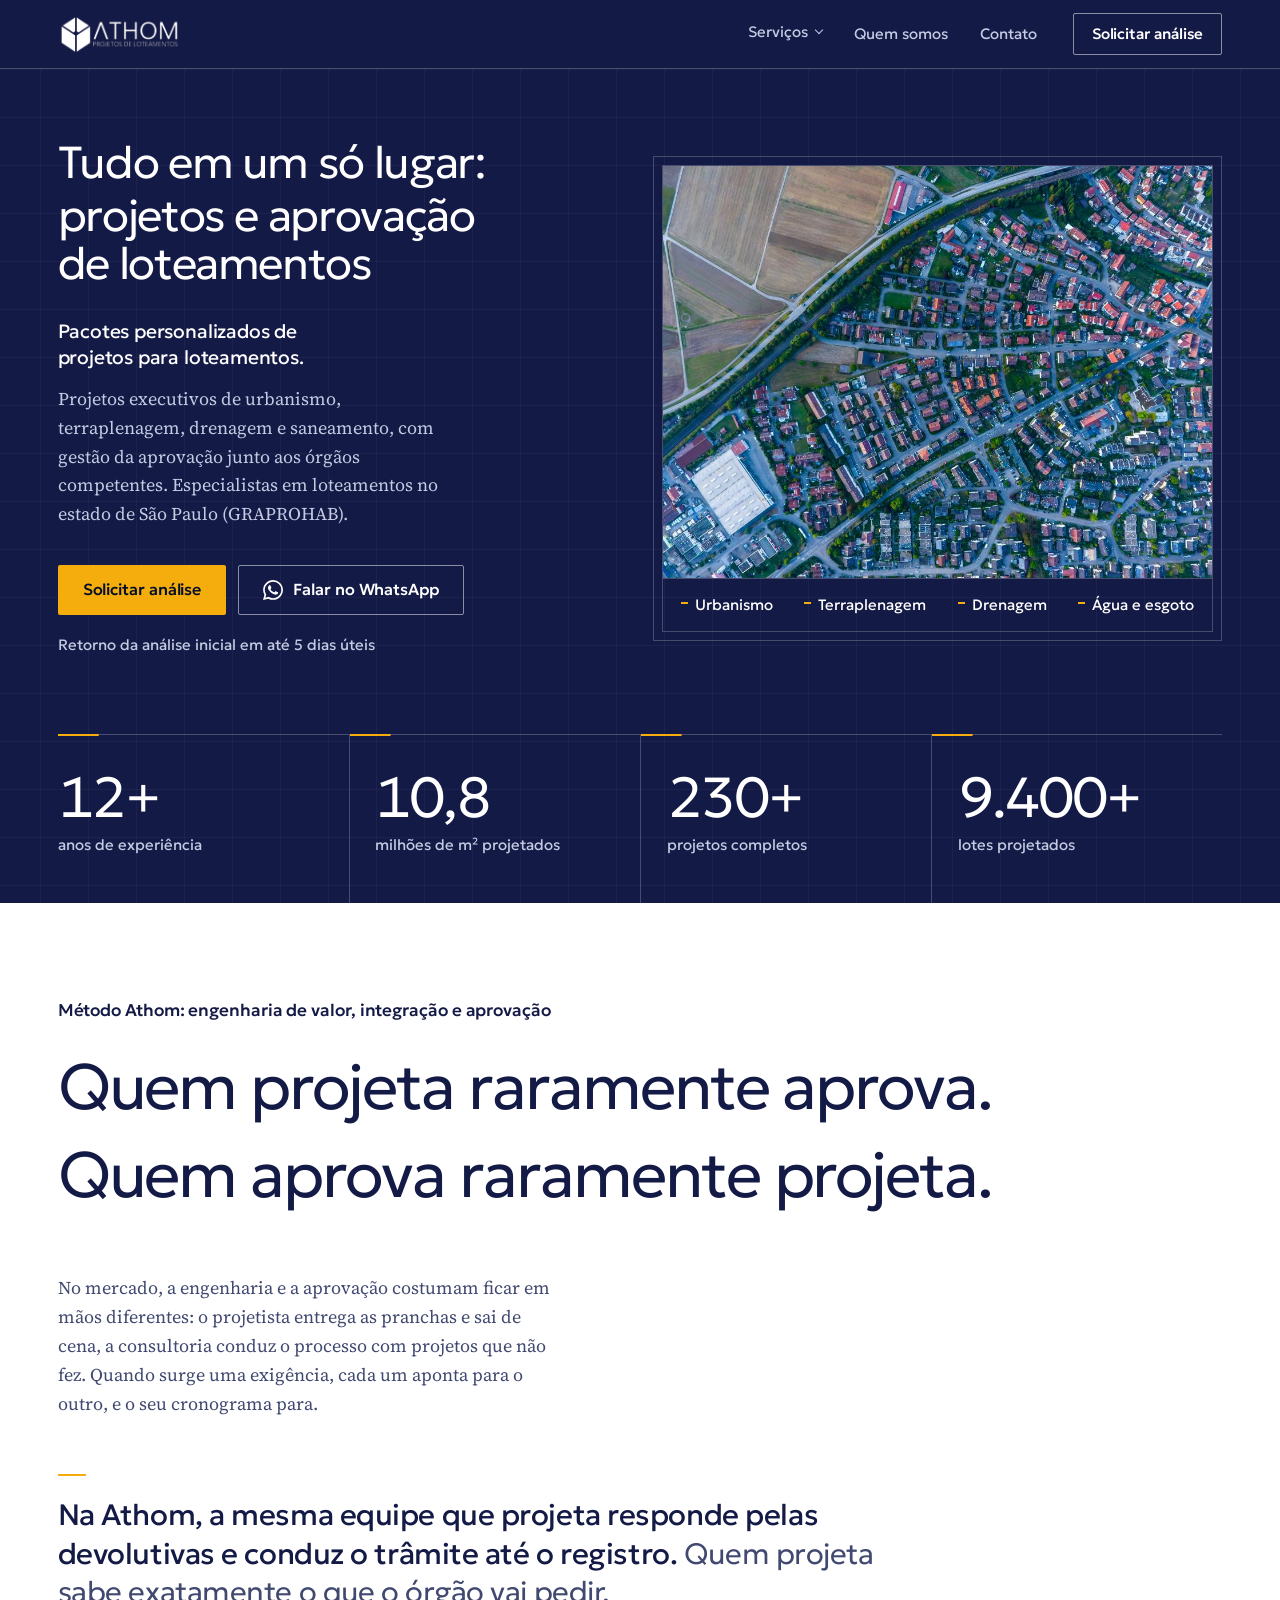
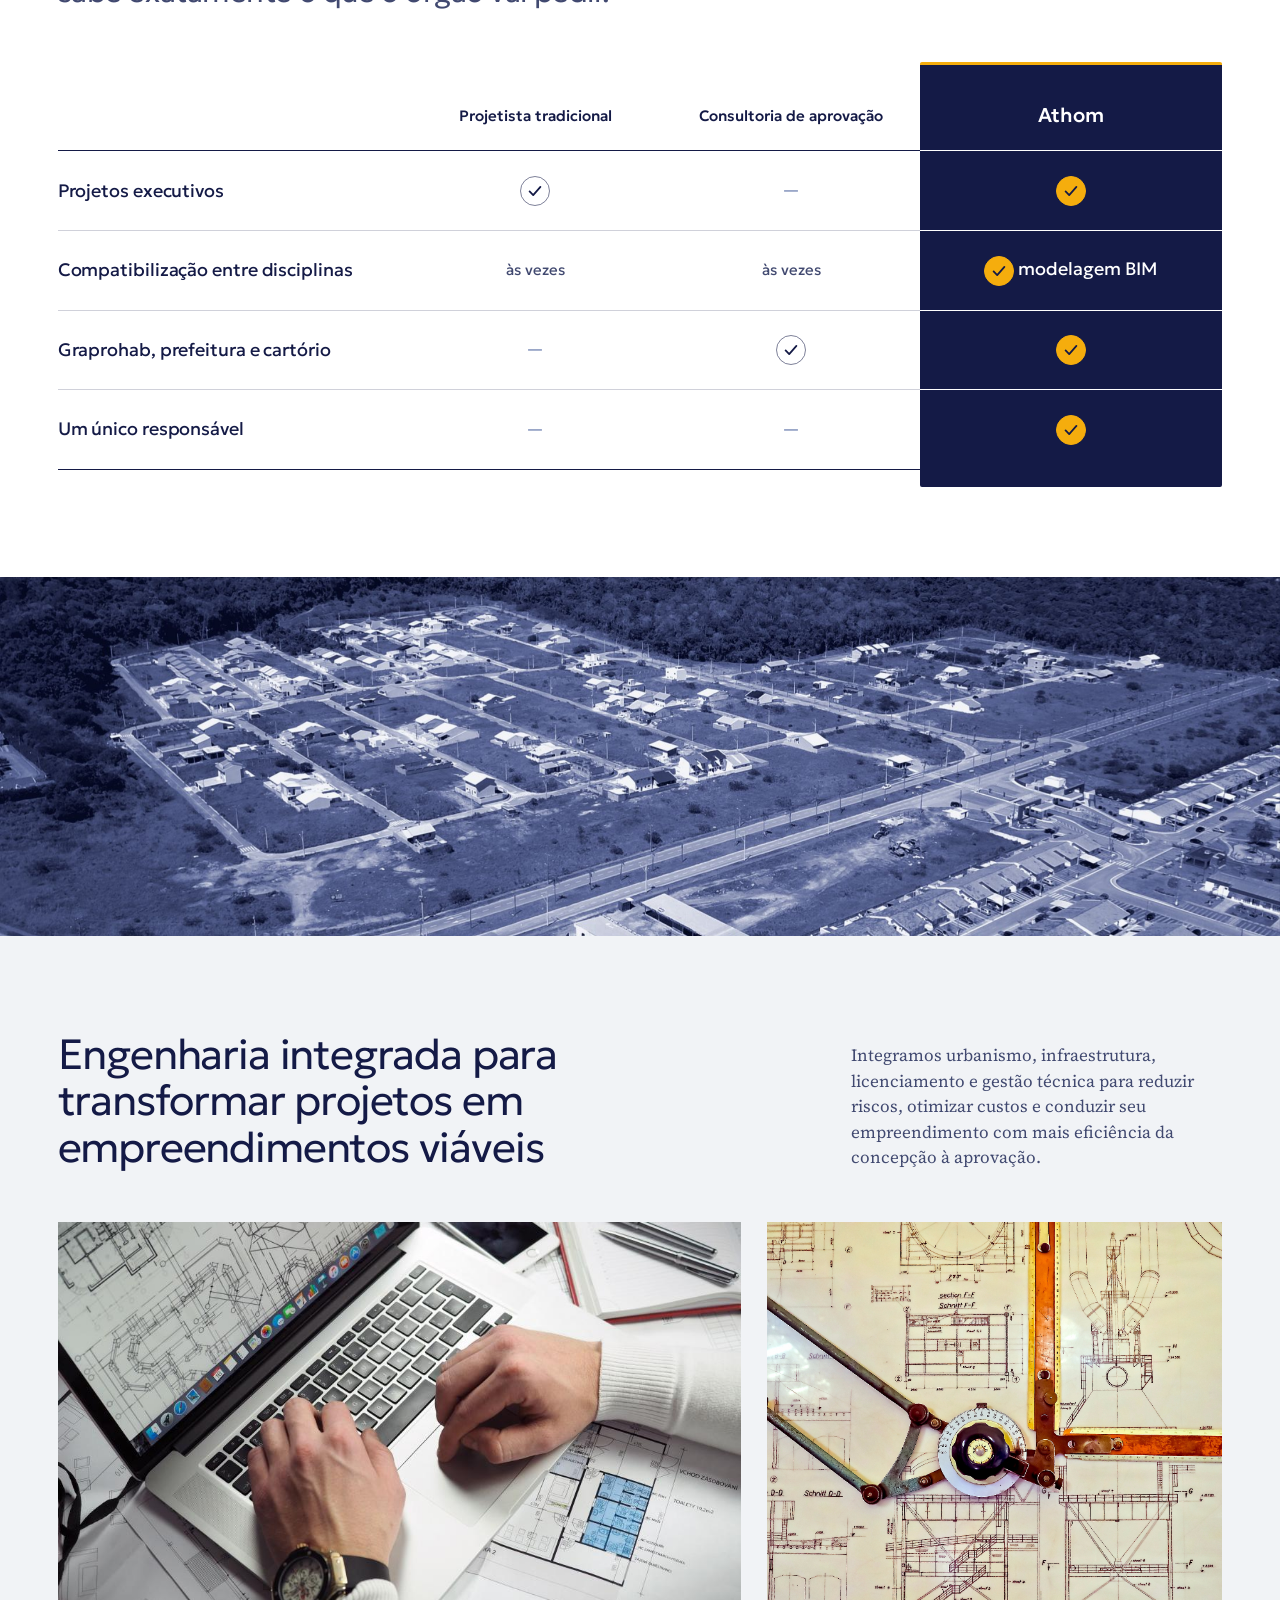
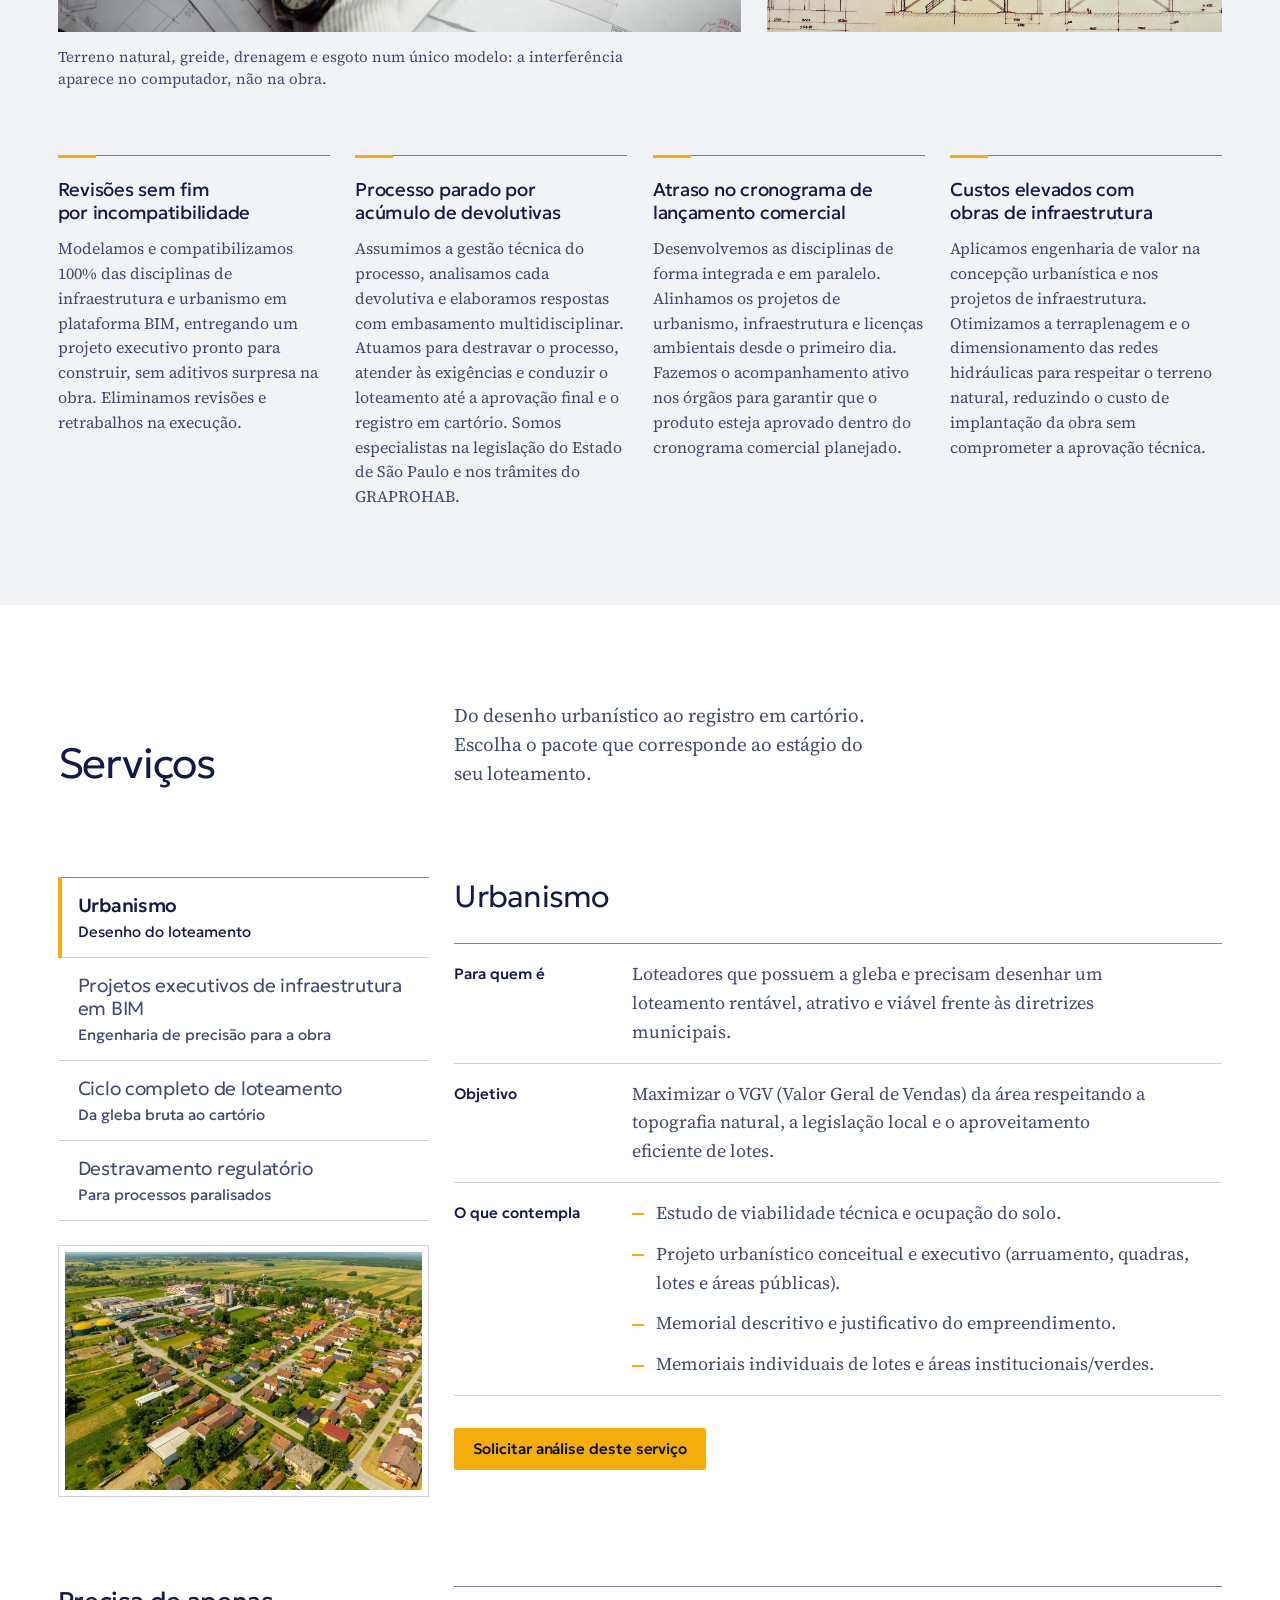
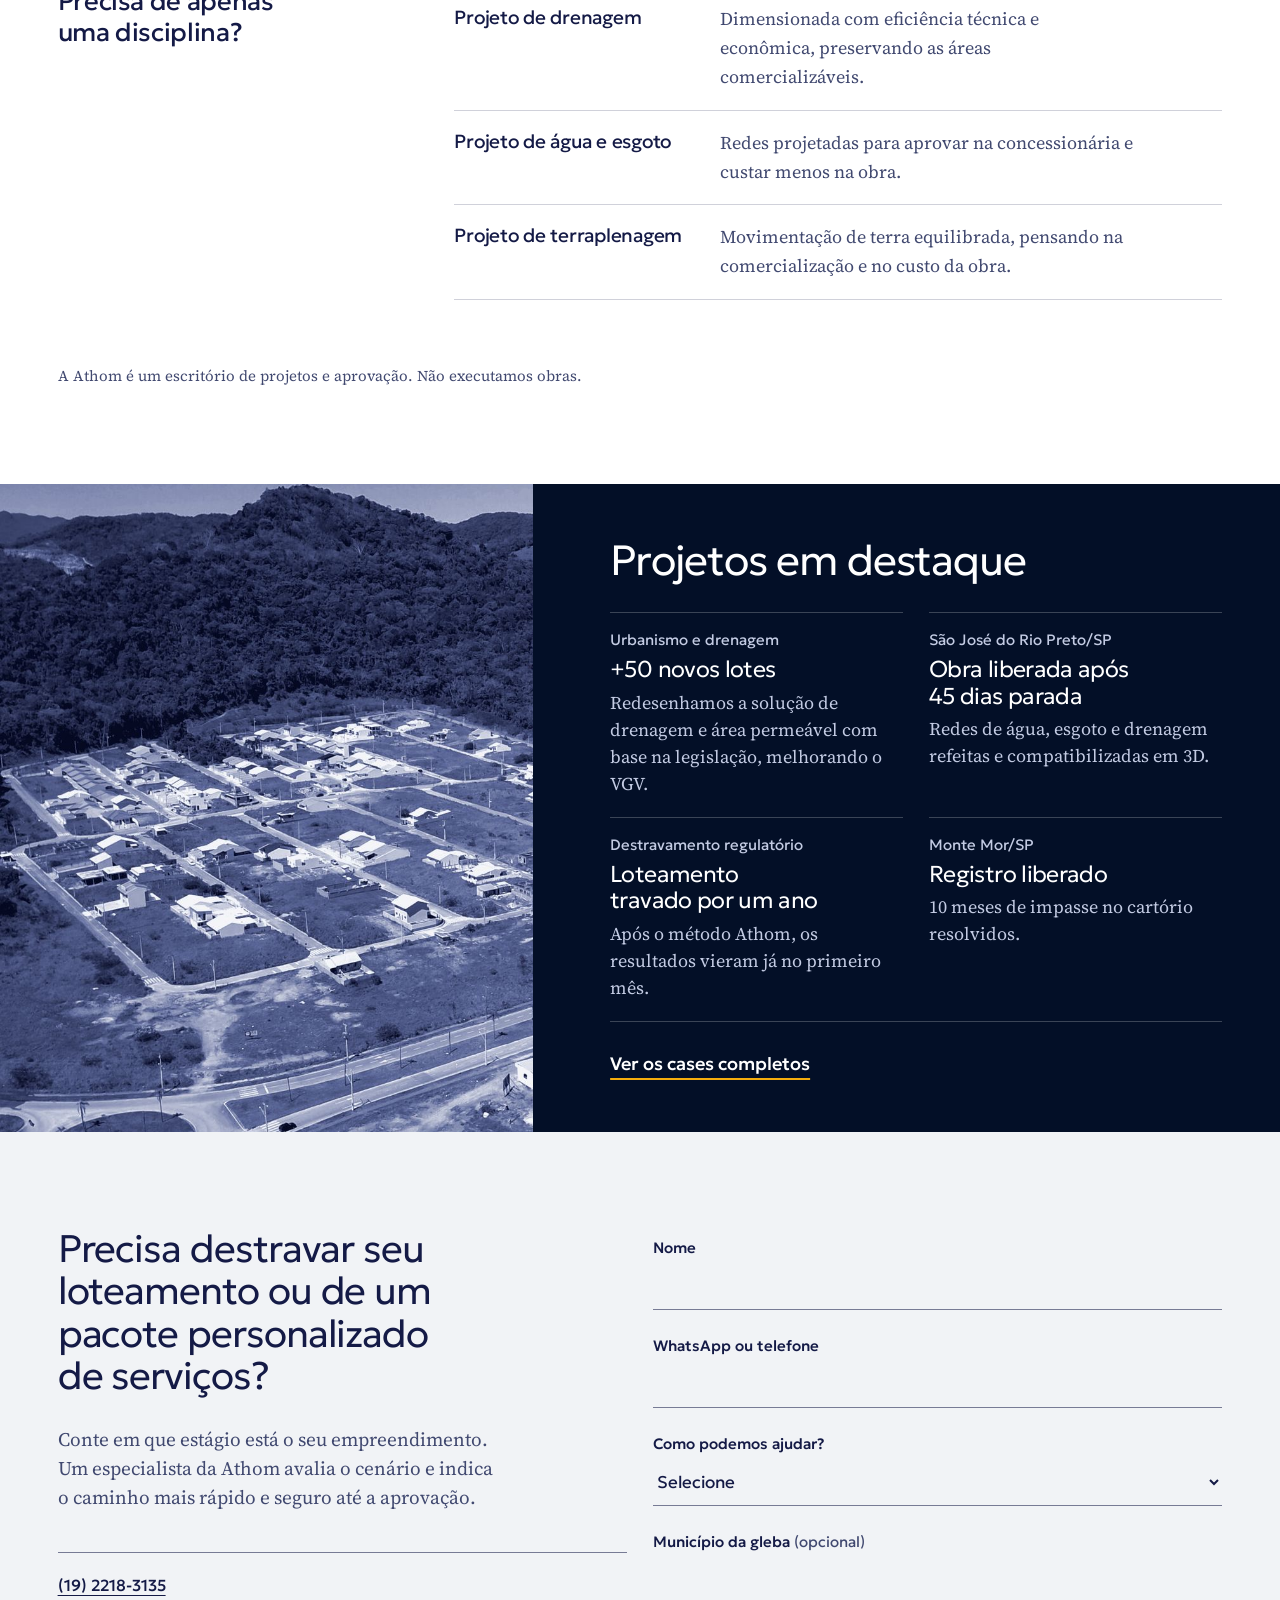
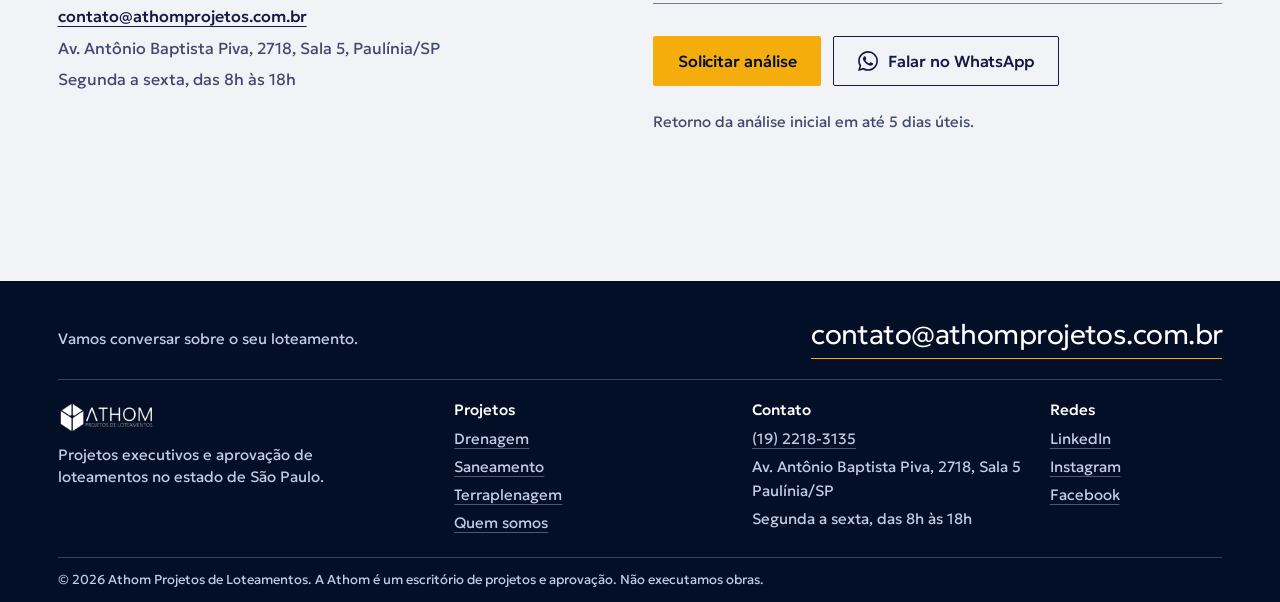
==== index.html @ 0901403b "Site Athom: versão inicial Site institucional da Athom (projetos e aprovação de loteamentos): home, " ====
<!doctype html>
<html lang="pt-BR">
<head>
  <meta charset="utf-8">
  <meta name="viewport" content="width=device-width, initial-scale=1">
  <title>Athom | Projetos e aprovação de loteamentos em SP</title>
  <meta name="description" content="Projetos executivos de urbanismo, terraplenagem, drenagem e saneamento, com gestão da aprovação no GRAPROHAB, prefeitura e cartório. Especialistas em loteamentos no estado de São Paulo.">
  <meta name="theme-color" content="#141a46">
  <link rel="icon" href="assets/favicon.svg" type="image/svg+xml">

  <link rel="preconnect" href="https://fonts.googleapis.com">
  <link rel="preconnect" href="https://fonts.gstatic.com" crossorigin>
  <link href="https://fonts.googleapis.com/css2?family=Geologica:wght@300;400;500;600&family=Source+Serif+4:opsz,wght@8..60,400;8..60,600&display=swap" rel="stylesheet">
  <link rel="stylesheet" href="css/styles.css">
  <script>
    /* liga o movimento antes da primeira pintura; se js/motion.js não carregar em 3 s, a página volta ao estado estático */
    if (!matchMedia('(prefers-reduced-motion: reduce)').matches && 'IntersectionObserver' in window) {
      document.documentElement.classList.add('has-motion');
      setTimeout(function () { if (!window.__athomMotion) document.documentElement.classList.remove('has-motion'); }, 3000);
    }
  </script>

  <script type="application/ld+json">
  {
    "@context": "https://schema.org",
    "@type": "ProfessionalService",
    "name": "Athom Projetos de Loteamentos",
    "description": "Projetos executivos e aprovação de loteamentos no estado de São Paulo (GRAPROHAB).",
    "telephone": "+55-19-2218-3135",
    "email": "contato@athomprojetos.com.br",
    "address": {
      "@type": "PostalAddress",
      "streetAddress": "Av. Antônio Baptista Piva, 2718, Sala 5",
      "addressLocality": "Paulínia",
      "addressRegion": "SP",
      "addressCountry": "BR"
    },
    "areaServed": "São Paulo, Brasil",
    "openingHours": "Mo-Fr 08:00-18:00"
  }
  </script>
</head>
<body>
  <a class="skip-link" href="#conteudo">Ir para o conteúdo</a>

  <svg width="0" height="0" style="position:absolute" aria-hidden="true" focusable="false">
    <symbol id="i-check" viewBox="0 0 20 20"><path d="m4 10.5 4 4 8-9" fill="none" stroke="currentColor" stroke-width="2" stroke-linecap="round" stroke-linejoin="round"/></symbol>
    <symbol id="i-whatsapp" viewBox="0 0 24 24"><path fill="currentColor" d="M17.47 14.38c-.3-.15-1.76-.87-2.03-.97-.27-.1-.47-.15-.67.15-.2.3-.77.97-.94 1.16-.17.2-.35.22-.65.08-.3-.15-1.26-.46-2.4-1.48-.89-.8-1.49-1.77-1.66-2.07-.17-.3-.02-.46.13-.61.14-.13.3-.35.45-.52.15-.18.2-.3.3-.5.1-.21.05-.38-.03-.53-.07-.15-.67-1.62-.92-2.2-.24-.59-.49-.51-.67-.51h-.57c-.2 0-.52.07-.8.37-.27.3-1.04 1.02-1.04 2.48s1.07 2.87 1.22 3.07c.15.2 2.1 3.2 5.08 4.48.7.3 1.26.49 1.7.63.71.23 1.36.2 1.87.12.57-.09 1.76-.72 2-1.41.25-.7.25-1.29.17-1.41-.07-.13-.27-.2-.57-.35ZM12.05 21.79a9.87 9.87 0 0 1-5.03-1.38l-.36-.21-3.74.98 1-3.65-.24-.37a9.86 9.86 0 0 1-1.51-5.26c0-5.45 4.44-9.88 9.89-9.88 2.64 0 5.12 1.03 6.99 2.9a9.83 9.83 0 0 1 2.89 6.99c0 5.45-4.44 9.88-9.89 9.88Zm8.41-18.3A11.82 11.82 0 0 0 12.05 0C5.5 0 .16 5.34.16 11.9c0 2.1.55 4.14 1.59 5.95L.06 24l6.3-1.65a11.88 11.88 0 0 0 5.69 1.45c6.55 0 11.89-5.34 11.89-11.9 0-3.18-1.24-6.17-3.48-8.41Z"/></symbol>
  </svg>

  <!-- ============ Cabeçalho ============ -->
  <header class="site-header" id="topo">
    <div class="container site-header__bar">
      <a class="brand" href="#topo" aria-label="Athom Projetos de Loteamentos, início">
        <img src="assets/logo-athom.png" width="130" height="40" alt="Athom Projetos de Loteamentos">
      </a>

      <button class="nav-toggle" type="button" aria-expanded="false" aria-controls="menu">Menu</button>

      <nav class="nav" id="menu" aria-label="Principal">
        <ul>
          <li class="nav__item">
            <button class="nav__trigger" type="button" aria-expanded="false" aria-controls="submenu-servicos">Serviços</button>
            <ul class="subnav" id="submenu-servicos">
              <li><a href="projeto-drenagem.html">Drenagem</a></li>
              <li><a href="projeto-saneamento.html">Saneamento</a></li>
              <li><a href="projeto-terraplenagem.html">Terraplenagem</a></li>
              <li><a href="#servicos">Projeto completo</a></li>
            </ul>
          </li>
          <li><a href="quem-somos.html">Quem somos</a></li>
          <li><a href="#contato">Contato</a></li>
        </ul>
        <a class="btn btn--primary btn--sm" href="#contato">Solicitar análise</a>
      </nav>
    </div>
  </header>

  <main id="conteudo">

    <!-- ============ Hero ============ -->
    <section class="hero" aria-labelledby="hero-title">
      <div class="hero__inner">
        <div class="hero__copy">
          <h1 id="hero-title">Tudo em um só lugar: <span class="hero__title-rest">projetos e aprovação de loteamentos</span></h1>
          <p class="hero__lead">Pacotes personalizados de projetos para loteamentos.</p>
          <p class="hero__text">Projetos executivos de urbanismo, terraplenagem, drenagem e saneamento, com gestão da aprovação junto aos órgãos competentes. Especialistas em loteamentos no estado de São Paulo (GRAPROHAB).</p>

          <div class="hero__actions">
            <a class="btn btn--primary" href="#contato">Solicitar análise</a>
            <a class="btn btn--ghost" href="#contato" data-whatsapp>
              <svg class="icon" aria-hidden="true"><use href="#i-whatsapp"/></svg>
              Falar no WhatsApp
            </a>
          </div>
          <p class="hero__micro">Retorno da análise inicial em até 5 dias úteis</p>
        </div>

        <figure class="hero__plan hero__plan--photo">
          <div class="hero__plan-art">
            <img src="assets/img/servicos/loteamento-aereo.jpg" width="960" height="720"
                 alt="Vista aérea de cima de um bairro planejado, com quadras, lotes e ruas avançando sobre áreas de plantio">
          </div>
          <figcaption class="plan-controls plan-controls--static">
            <ul class="layers">
              <li>Urbanismo</li>
              <li>Terraplenagem</li>
              <li>Drenagem</li>
              <li>Água e esgoto</li>
            </ul>
          </figcaption>
        </figure>
      </div>

      <div class="container">
        <dl class="stats">
          <div class="stats__item">
            <dt>anos de experiência</dt>
            <dd>12+</dd>
          </div>
          <div class="stats__item">
            <dt>milhões de m² projetados</dt>
            <dd>10,8</dd>
          </div>
          <div class="stats__item">
            <dt>projetos completos</dt>
            <dd>230+</dd>
          </div>
          <div class="stats__item">
            <dt>lotes projetados</dt>
            <dd>9.400+</dd>
          </div>
        </dl>
      </div>
    </section>

    <!-- ============ Método ============ -->
    <section class="section section--white section--flush-bottom" id="metodo" aria-labelledby="metodo-title">
      <div class="container">
        <div class="method__head">
          <h2 id="metodo-title" class="method__title">Método Athom: engenharia de valor, integração e aprovação</h2>
          <p class="statement">
            <span>Quem projeta raramente aprova.</span>
            <span>Quem aprova raramente projeta.</span>
          </p>
        </div>

        <div class="method__body">
          <div class="prose method__problem">
            <p>No mercado, a engenharia e a aprovação costumam ficar em mãos diferentes: o projetista entrega as pranchas e sai de cena, a consultoria conduz o processo com projetos que não fez. Quando surge uma exigência, cada um aponta para o outro, e o seu cronograma para.</p>
          </div>
          <div class="prose method__answer">
            <p><strong>Na Athom, a mesma equipe que projeta responde pelas devolutivas e conduz o trâmite até o registro.</strong> Quem projeta sabe exatamente o que o órgão vai pedir.</p>
          </div>
        </div>

        <div class="table-wrap" tabindex="0" role="region" aria-label="Comparativo entre modelos de contratação">
          <table class="compare">
            <caption class="sr">Comparativo entre projetista tradicional, consultoria de aprovação e Athom</caption>
            <colgroup>
              <col class="compare__col-label">
              <col class="compare__col-other">
              <col class="compare__col-other">
              <col class="compare__col-athom">
            </colgroup>
            <thead>
              <tr>
                <td></td>
                <th scope="col">Projetista tradicional</th>
                <th scope="col">Consultoria de aprovação</th>
                <th scope="col" class="compare__athom">Athom</th>
              </tr>
            </thead>
            <tbody>
              <tr>
                <th scope="row">Projetos executivos</th>
                <td><svg class="tick" aria-hidden="true"><use href="#i-check"/></svg><span class="sr">Sim</span></td>
                <td><span class="dash" aria-hidden="true">—</span><span class="sr">Não</span></td>
                <td class="compare__athom"><svg class="tick" aria-hidden="true"><use href="#i-check"/></svg><span class="sr">Sim</span></td>
              </tr>
              <tr>
                <th scope="row">Compatibilização entre disciplinas</th>
                <td class="sometimes">às vezes</td>
                <td class="sometimes">às vezes</td>
                <td class="compare__athom"><svg class="tick" aria-hidden="true"><use href="#i-check"/></svg><span class="sr">Sim,</span> modelagem BIM</td>
              </tr>
              <tr>
                <th scope="row">Graprohab, prefeitura e cartório</th>
                <td><span class="dash" aria-hidden="true">—</span><span class="sr">Não</span></td>
                <td><svg class="tick" aria-hidden="true"><use href="#i-check"/></svg><span class="sr">Sim</span></td>
                <td class="compare__athom"><svg class="tick" aria-hidden="true"><use href="#i-check"/></svg><span class="sr">Sim</span></td>
              </tr>
              <tr>
                <th scope="row">Um único responsável</th>
                <td><span class="dash" aria-hidden="true">—</span><span class="sr">Não</span></td>
                <td><span class="dash" aria-hidden="true">—</span><span class="sr">Não</span></td>
                <td class="compare__athom"><svg class="tick" aria-hidden="true"><use href="#i-check"/></svg><span class="sr">Sim</span></td>
              </tr>
            </tbody>
          </table>
        </div>
      </div>

      <figure class="band">
        <img src="assets/img/aereo-panoramica.jpg" width="2200" height="774" loading="lazy"
             alt="Vista aérea de um loteamento em implantação, com quadras, ruas e áreas verdes ao pé de um morro">
      </figure>
    </section>

    <!-- ============ Travas ============ -->
    <section class="section section--paper" id="travas" aria-labelledby="travas-title">
      <div class="container">
        <div class="grid travas__head">
          <h2 id="travas-title">Engenharia integrada para transformar projetos em empreendimentos viáveis</h2>
          <p class="lead">Integramos urbanismo, infraestrutura, licenciamento e gestão técnica para reduzir riscos, otimizar custos e conduzir seu empreendimento com mais eficiência da concepção à aprovação.</p>
        </div>

        <figure class="profile profile--photo profile--pair">
          <div class="profile__pair">
            <img src="assets/img/servicos/projeto-cad.jpg" width="960" height="720" loading="lazy"
                 alt="Projetista trabalhando num projeto em CAD no notebook, com plantas impressas sobre a mesa">
            <img src="assets/img/servicos/projeto-prancha.jpg" width="960" height="640" loading="lazy"
                 alt="Máquina de desenho técnico sobre pranchas de engenharia, com cortes e cotas">
          </div>
          <figcaption>Terreno natural, greide, drenagem e esgoto num único modelo: a interferência aparece no computador, não na obra.</figcaption>
        </figure>

        <ul class="problems problems--grid">
          <li>
            <h3>Revisões sem fim por incompatibilidade</h3>
            <p>Modelamos e compatibilizamos 100% das disciplinas de infraestrutura e urbanismo em plataforma BIM, entregando um projeto executivo pronto para construir, sem aditivos surpresa na obra. Eliminamos revisões e retrabalhos na execução.</p>
          </li>
          <li>
            <h3>Processo parado por acúmulo de devolutivas</h3>
            <p>Assumimos a gestão técnica do processo, analisamos cada devolutiva e elaboramos respostas com embasamento multidisciplinar. Atuamos para destravar o processo, atender às exigências e conduzir o loteamento até a aprovação final e o registro em cartório. Somos especialistas na legislação do Estado de São Paulo e nos trâmites do GRAPROHAB.</p>
          </li>
          <li>
            <h3>Atraso no cronograma de lançamento comercial</h3>
            <p>Desenvolvemos as disciplinas de forma integrada e em paralelo. Alinhamos os projetos de urbanismo, infraestrutura e licenças ambientais desde o primeiro dia. Fazemos o acompanhamento ativo nos órgãos para garantir que o produto esteja aprovado dentro do cronograma comercial planejado.</p>
          </li>
          <li>
            <h3>Custos elevados com obras de infraestrutura</h3>
            <p>Aplicamos engenharia de valor na concepção urbanística e nos projetos de infraestrutura. Otimizamos a terraplenagem e o dimensionamento das redes hidráulicas para respeitar o terreno natural, reduzindo o custo de implantação da obra sem comprometer a aprovação técnica.</p>
          </li>
        </ul>
      </div>
    </section>

    <!-- ============ Serviços ============ -->
    <section class="section section--white" id="servicos" aria-labelledby="servicos-title">
      <div class="container">
        <header class="grid services__head">
          <h2 id="servicos-title">Serviços</h2>
          <p class="lead">Do desenho urbanístico ao registro em cartório. Escolha o pacote que corresponde ao estágio do seu loteamento.</p>
        </header>

        <div class="services grid" data-tabs>
          <div class="services__nav">
          <div class="tablist" role="tablist" aria-label="Serviços da Athom" aria-orientation="vertical">
            <button class="tab" role="tab" id="tab-urbanismo" aria-controls="panel-urbanismo" aria-selected="true" data-service="Urbanismo" data-key="urbanismo">
              <span class="tab__name">Urbanismo</span>
              <span class="tab__hint">Desenho do loteamento</span>
            </button>
            <button class="tab" role="tab" id="tab-infra" aria-controls="panel-infra" aria-selected="false" tabindex="-1" data-service="Projetos executivos de infraestrutura em BIM" data-key="infra">
              <span class="tab__name">Projetos executivos de infraestrutura em BIM</span>
              <span class="tab__hint">Engenharia de precisão para a obra</span>
            </button>
            <button class="tab" role="tab" id="tab-ciclo" aria-controls="panel-ciclo" aria-selected="false" tabindex="-1" data-service="Ciclo completo de loteamento" data-key="ciclo">
              <span class="tab__name">Ciclo completo de loteamento</span>
              <span class="tab__hint">Da gleba bruta ao cartório</span>
            </button>
            <button class="tab" role="tab" id="tab-destrave" aria-controls="panel-destrave" aria-selected="false" tabindex="-1" data-service="Destravamento regulatório" data-key="destrave">
              <span class="tab__name">Destravamento regulatório</span>
              <span class="tab__hint">Para processos paralisados</span>
            </button>
          </div>

            <figure class="service-figure" aria-hidden="true">
              <div class="service-figure__art">
                <img class="service-photo service-photo--urbanismo" src="assets/img/servicos/urb-loteamento.jpg" width="1200" height="899" loading="lazy" alt="">
                <img class="service-photo service-photo--infra" src="assets/img/servicos/infra-escavacao.jpg" width="1200" height="800" loading="lazy" alt="">
                <img class="service-photo service-photo--ciclo" src="assets/img/servicos/ciclo-bairro.jpg" width="1200" height="900" loading="lazy" alt="">
                <img class="service-photo service-photo--destrave" src="assets/img/servicos/aprovacao-equipe.jpg" width="1200" height="800" loading="lazy" alt="">
              </div>
            </figure>
          </div>

          <div class="tabpanels">
              <div class="tabpanel" role="tabpanel" id="panel-urbanismo" aria-labelledby="tab-urbanismo" tabindex="0">
                <h3>Urbanismo</h3>
                <div class="tabpanel__grid">
                  <div>
                    <h4>Para quem é</h4>
                    <p>Loteadores que possuem a gleba e precisam desenhar um loteamento rentável, atrativo e viável frente às diretrizes municipais.</p>
                  </div>
                  <div>
                    <h4>Objetivo</h4>
                    <p>Maximizar o VGV (Valor Geral de Vendas) da área respeitando a topografia natural, a legislação local e o aproveitamento eficiente de lotes.</p>
                  </div>
                  <div class="tabpanel__wide">
                    <h4>O que contempla</h4>
                    <ul class="checklist">
                      <li>Estudo de viabilidade técnica e ocupação do solo.</li>
                      <li>Projeto urbanístico conceitual e executivo (arruamento, quadras, lotes e áreas públicas).</li>
                      <li>Memorial descritivo e justificativo do empreendimento.</li>
                      <li>Memoriais individuais de lotes e áreas institucionais/verdes.</li>
                    </ul>
                  </div>
                </div>
                <a class="btn btn--primary btn--sm" href="#contato" data-pick-service="urbanismo">Solicitar análise deste serviço</a>
              </div>

              <div class="tabpanel" role="tabpanel" id="panel-infra" aria-labelledby="tab-infra" tabindex="0" hidden>
                <h3>Projetos executivos de infraestrutura em BIM</h3>
                <div class="tabpanel__grid">
                  <div>
                    <h4>Para quem é</h4>
                    <p>Loteadores que já possuem o desenho urbanístico aprovado ou em andamento, mas precisam da engenharia de precisão para canteiro de obras e concessionárias.</p>
                  </div>
                  <div>
                    <h4>Objetivo</h4>
                    <p>Eliminar conflitos entre redes hidráulicas e terraplenagem antes da execução, evitando aditivos de contrato e retrabalho na obra.</p>
                  </div>
                  <div class="tabpanel__wide">
                    <h4>O que contempla</h4>
                    <ul class="checklist">
                      <li>Projeto de terraplenagem e movimentação de terra.</li>
                      <li>Projeto de drenagem de águas pluviais.</li>
                      <li>Projeto de água e esgoto.</li>
                      <li>Compatibilização e testes de interferência de redes em modelo 3D (BIM).</li>
                    </ul>
                  </div>
                </div>
                <a class="btn btn--primary btn--sm" href="#contato" data-pick-service="infra">Solicitar análise deste serviço</a>
              </div>

              <div class="tabpanel" role="tabpanel" id="panel-ciclo" aria-labelledby="tab-ciclo" tabindex="0" hidden>
                <h3>Ciclo completo de loteamento</h3>
                <div class="tabpanel__grid">
                  <div>
                    <h4>Para quem é</h4>
                    <p>Loteadores que buscam gestão única, previsibilidade de prazos e a entrega do produto totalmente aprovado, da gleba bruta ao cartório.</p>
                  </div>
                  <div>
                    <h4>Objetivo</h4>
                    <p>Assumir a responsabilidade total pelo trâmite e pela engenharia, entregando o loteamento pronto para comercialização e construção.</p>
                  </div>
                  <div class="tabpanel__wide">
                    <h4>O que contempla</h4>
                    <ul class="checklist">
                      <li><strong>Urbanismo e estudos:</strong> viabilidade técnica, projeto urbanístico, sinalização viária, pavimentação e Estudo de Impacto de Vizinhança (EIV).</li>
                      <li><strong>Projetos executivos BIM:</strong> terraplenagem, drenagem, água e esgoto.</li>
                      <li><strong>Estudos ambientais:</strong> laudo técnico de recursos naturais, planta urbanística ambiental, projetos de revegetação e compensação ambiental (Graprohab).</li>
                      <li><strong>Gestão ativa de aprovação:</strong> estratégia e regularização da gleba, aprovação municipal, concessionárias, colegiado Graprohab e Cartório de Imóveis.</li>
                    </ul>
                  </div>
                </div>
                <a class="btn btn--primary btn--sm" href="#contato" data-pick-service="ciclo">Solicitar análise deste serviço</a>
              </div>

              <div class="tabpanel" role="tabpanel" id="panel-destrave" aria-labelledby="tab-destrave" tabindex="0" hidden>
                <h3>Destravamento regulatório</h3>
                <div class="tabpanel__grid">
                  <div>
                    <h4>Para quem é</h4>
                    <p>Loteadores com processos paralisados, acumulando exigências pendentes ou enfrentando gargalos técnicos nos órgãos.</p>
                  </div>
                  <div>
                    <h4>Objetivo</h4>
                    <p>Destravar o processo parado e avançar até a emissão do decreto de aprovação e registro em cartório.</p>
                  </div>
                  <div class="tabpanel__wide">
                    <h4>O que contempla</h4>
                    <ul class="checklist">
                      <li>Análise diagnóstica e conferência analítica de comunique-se e devolutivas.</li>
                      <li>Ajustes multidisciplinares em projetos e documentos (urbanístico, infraestrutura e ambiental).</li>
                      <li>Emissão de respostas fundamentadas e atendimento de exigências no Graprohab, prefeituras, concessionárias e cartórios.</li>
                    </ul>
                  </div>
                </div>
                <a class="btn btn--primary btn--sm" href="#contato" data-pick-service="destrave">Solicitar análise deste serviço</a>
              </div>
          </div>
        </div>

        
        <div class="grid avulsos">
          <h3 class="avulsos__head">Precisa de apenas uma disciplina?</h3>
          <div class="avulsos__list">
            <a href="projeto-drenagem.html">
              <span class="avulsos__name">Projeto de drenagem</span>
              <span class="avulsos__desc">Dimensionada com eficiência técnica e econômica, preservando as áreas comercializáveis.</span>
            </a>
            <a href="projeto-saneamento.html">
              <span class="avulsos__name">Projeto de água e esgoto</span>
              <span class="avulsos__desc">Redes projetadas para aprovar na concessionária e custar menos na obra.</span>
            </a>
            <a href="projeto-terraplenagem.html">
              <span class="avulsos__name">Projeto de terraplenagem</span>
              <span class="avulsos__desc">Movimentação de terra equilibrada, pensando na comercialização e no custo da obra.</span>
            </a>
          </div>
        </div>

        <p class="fineprint">A Athom é um escritório de projetos e aprovação. Não executamos obras.</p>
      </div>
    </section>

    <!-- ============ Casos ============ -->
    <section class="cases-section" id="casos" aria-labelledby="casos-title">
      <figure class="cases-section__photo">
        <img src="assets/img/aereo-retrato.jpg" width="840" height="1260" loading="lazy"
             alt="Vista aérea de um loteamento com ruas e quadras ao pé de um morro coberto de mata">
      </figure>

      <div class="cases-section__content">
        <header class="cases-section__head">
          <h2 id="casos-title">Projetos em destaque</h2>
        </header>

        <ul class="cases">
          <li class="case">
            <h3>+50 novos lotes</h3>
            <p>Redesenhamos a solução de drenagem e área permeável com base na legislação, melhorando o VGV.</p>
            <p class="case__meta">Urbanismo e drenagem</p>
          </li>
          <li class="case">
            <h3>Obra liberada após 45 dias parada</h3>
            <p>Redes de água, esgoto e drenagem refeitas e compatibilizadas em 3D.</p>
            <p class="case__meta">São José do Rio Preto/SP</p>
          </li>
          <li class="case">
            <h3>Loteamento travado por um ano</h3>
            <p>Após o método Athom, os resultados vieram já no primeiro mês.</p>
            <p class="case__meta">Destravamento regulatório</p>
          </li>
          <li class="case">
            <h3>Registro liberado</h3>
            <p>10 meses de impasse no cartório resolvidos.</p>
            <p class="case__meta">Monte Mor/SP</p>
          </li>
        </ul>

        <!-- TODO: apontar para a página de cases completos quando existir -->
        <a class="link-strong" href="#contato">Ver os cases completos</a>
      </div>
    </section>

    <!-- ============ Contato ============ -->
    <section class="section section--paper" id="contato" aria-labelledby="contato-title">
      <div class="container grid contact">
        <div class="contact__intro">
          <h2 id="contato-title">Precisa destravar seu loteamento ou de um pacote personalizado de serviços?</h2>
          <p class="lead">Conte em que estágio está o seu empreendimento. Um especialista da Athom avalia o cenário e indica o caminho mais rápido e seguro até a aprovação.</p>

          <ul class="contact-list">
            <li><a href="tel:+551922183135">(19) 2218-3135</a></li>
            <li><a href="mailto:contato@athomprojetos.com.br">contato@athomprojetos.com.br</a></li>
            <li>Av. Antônio Baptista Piva, 2718, Sala 5, Paulínia/SP</li>
            <li>Segunda a sexta, das 8h às 18h</li>
          </ul>
        </div>

        <form class="form" id="form-contato" novalidate>
          <div class="field">
            <label for="f-nome">Nome</label>
            <input id="f-nome" name="nome" type="text" autocomplete="name" required>
          </div>
          <div class="field">
            <label for="f-fone">WhatsApp ou telefone</label>
            <input id="f-fone" name="fone" type="tel" autocomplete="tel" inputmode="tel" required>
          </div>
          <div class="field">
            <label for="f-estagio">Como podemos ajudar?</label>
            <select id="f-estagio" name="estagio" required>
              <option value="">Selecione</option>
              <option value="urbanismo">Tenho a gleba e preciso do desenho do loteamento</option>
              <option value="infra">Tenho o urbanístico e preciso dos projetos executivos</option>
              <option value="ciclo">Quero gestão única, da gleba ao cartório</option>
              <option value="destrave">Meu processo está parado ou com exigências</option>
              <option value="drenagem">Preciso do projeto de drenagem</option>
              <option value="saneamento">Preciso do projeto de água e esgoto</option>
              <option value="terraplenagem">Preciso do projeto de terraplenagem</option>
              <option value="outro">Ainda não sei, quero conversar</option>
            </select>
          </div>
          <div class="field">
            <label for="f-municipio">Município da gleba <span class="optional">(opcional)</span></label>
            <input id="f-municipio" name="municipio" type="text" autocomplete="address-level2">
          </div>

          <div class="form__actions">
            <button class="btn btn--primary" type="submit">Solicitar análise</button>
            <a class="btn btn--outline" href="#contato" data-whatsapp>
              <svg class="icon" aria-hidden="true"><use href="#i-whatsapp"/></svg>
              Falar no WhatsApp
            </a>
          </div>
          <p class="form__micro">Retorno da análise inicial em até 5 dias úteis.</p>
          <p class="form__feedback" id="form-feedback" role="status" aria-live="polite"></p>
        </form>
      </div>
    </section>
  </main>

  <!-- ============ Rodapé ============ -->
  <footer class="site-footer">
    <div class="container">
      <div class="site-footer__top">
        <p class="site-footer__cta">Vamos conversar sobre o seu loteamento.</p>
        <a class="site-footer__mail" href="mailto:contato@athomprojetos.com.br">contato@athomprojetos.com.br</a>
      </div>

      <div class="site-footer__grid">
        <div>
          <img src="assets/logo-athom.png" width="130" height="40" alt="Athom Projetos de Loteamentos" loading="lazy">
          <p class="site-footer__about">Projetos executivos e aprovação de loteamentos no estado de São Paulo.</p>
        </div>
        <div>
          <h2 class="site-footer__title">Projetos</h2>
          <ul>
            <li><a href="projeto-drenagem.html">Drenagem</a></li>
            <li><a href="projeto-saneamento.html">Saneamento</a></li>
            <li><a href="projeto-terraplenagem.html">Terraplenagem</a></li>
            <li><a href="quem-somos.html">Quem somos</a></li>
          </ul>
        </div>
        <div>
          <h2 class="site-footer__title">Contato</h2>
          <ul>
            <li><a href="tel:+551922183135">(19) 2218-3135</a></li>
            <li>Av. Antônio Baptista Piva, 2718, Sala 5<br>Paulínia/SP</li>
            <li>Segunda a sexta, das 8h às 18h</li>
          </ul>
        </div>
        <div>
          <h2 class="site-footer__title">Redes</h2>
          <ul>
            <li><a href="https://www.linkedin.com/company/athom-projetos-e-consultoria" rel="noopener" target="_blank">LinkedIn</a></li>
            <li><a href="https://www.instagram.com/athomprojetos" rel="noopener" target="_blank">Instagram</a></li>
            <li><a href="https://www.facebook.com/athomprojetos" rel="noopener" target="_blank">Facebook</a></li>
          </ul>
        </div>
      </div>

      <p class="site-footer__legal">© <span id="ano">2026</span> Athom Projetos de Loteamentos. A Athom é um escritório de projetos e aprovação. Não executamos obras.</p>
    </div>
  </footer>

  <script src="js/main.js"></script>
  <script src="js/motion.js" defer></script>
</body>
</html>
---- css/styles.css ----
/* ==========================================================================
   Athom — Projetos e aprovação de loteamentos
   Direção de arte: a prancha técnica como gramática editorial.

   Regras do sistema
   · Três eixos na grade de 12 colunas, compartilhados por todas as seções:
       A = coluna 1 (rótulos, títulos)   B = coluna 5 (texto, painéis)
       C = coluna 7 (desenho, formulário)
   · Tipo: Geologica (títulos e interface) + Source Serif 4 (texto corrido).
   · Âmbar/dourado: ação (botão primário), interferência (desenhos) e
     detalhes de seleção e régua (ver "Acentos dourados" no fim do arquivo).
     Nunca vira cor de texto corrido.
   · Todo desenho é uma prancha: moldura, margem interna e carimbo.
   · Divisores: 1px, sempre. Raio: 2px, sempre.

   Tokens → base → grid → tipografia → botões → cabeçalho → hero → seções
   ========================================================================== */

:root {
  /* Marca (extraída do site original) */
  --navy: #141a46;
  --ink: #030f27;
  --steel: #8a99c0;
  --amber: #f5ad0d;

  /* Superfícies e texto */
  --paper: #f1f3f6;
  --white: #ffffff;
  --text: #141a46;
  --text-soft: #414970;
  --on-dark: #ffffff;
  --on-dark-soft: #c3cbe3;
  --line: rgba(20, 26, 70, 0.2);
  --line-strong: rgba(20, 26, 70, 0.55);
  --line-dark: rgba(255, 255, 255, 0.22);
  --focus: var(--navy);

  /* Camadas do modelo (convenção de CAD) */
  --layer-urbanismo: #ffffff;
  --layer-terra: #8a99c0;
  --layer-dren: #56b9e6;
  --layer-san: #6fd0a8;

  --sans: "Geologica", "Helvetica Neue", Arial, system-ui, sans-serif;
  --serif: "Source Serif 4", Georgia, "Times New Roman", serif;
  --font: var(--sans); /* usado pelos textos dentro dos SVGs */

  /* Escala tipográfica */
  --fs-display: clamp(2rem, 3.5vw, 3.25rem);
  --fs-statement: clamp(2.125rem, 4.1vw, 3.75rem);
  --fs-h2: clamp(2rem, 3.3vw, 3rem);
  --fs-h3: clamp(1.25rem, 1.8vw, 1.5rem);
  --fs-lead: clamp(1.1875rem, 1.5vw, 1.3125rem);
  --fs-body: 1.125rem;
  --fs-small: 0.9375rem;

  /* Grade e ritmo */
  --container: 1240px;
  --gutter: clamp(20px, 4.5vw, 64px);
  --col-gap: clamp(16px, 2vw, 32px);
  --section-y: clamp(64px, 7.5vw, 112px);
  --ease-out: cubic-bezier(0.2, 0.7, 0.2, 1);
  --radius: 2px;
  --header-h: 68px;
}

*,
*::before,
*::after { box-sizing: border-box; }

html {
  scroll-behavior: smooth;
  scroll-padding-top: calc(var(--header-h) + 16px);
  -webkit-text-size-adjust: 100%;
}

body {
  margin: 0;
  background: var(--white);
  color: var(--text);
  font-family: var(--serif);
  font-size: var(--fs-body);
  line-height: 1.6;
  font-variant-numeric: lining-nums;
  -webkit-font-smoothing: antialiased;
  text-rendering: optimizeLegibility;
}

img, svg { display: block; max-width: 100%; }
h1, h2, h3, h4, p, ul, dl, dd, figure { margin: 0; }
ul { padding: 0; list-style: none; }
a { color: inherit; }

button, input, select { font-family: var(--sans); }

:focus-visible {
  outline: 2px solid var(--focus);
  outline-offset: 3px;
}

/* superfícies escuras: o anel de foco inverte */
.site-header, .hero, .cases-section, .steps-section, .diff, .site-footer { --focus: #ffffff; }

.sr {
  position: absolute !important;
  width: 1px; height: 1px;
  margin: -1px; padding: 0;
  overflow: hidden;
  clip: rect(0 0 0 0);
  white-space: nowrap;
  border: 0;
}

.skip-link {
  position: absolute;
  left: 16px; top: -100px;
  z-index: 100;
  padding: 10px 16px;
  background: var(--amber);
  color: var(--ink);
  font-family: var(--sans);
  font-weight: 500;
  text-decoration: none;
}
.skip-link:focus { top: 12px; outline-color: var(--ink); }

.container {
  width: min(100% - var(--gutter) * 2, var(--container));
  margin-inline: auto;
}

/* Grade editorial de 12 colunas */
.grid {
  display: grid;
  grid-template-columns: repeat(12, minmax(0, 1fr));
  column-gap: var(--col-gap);
}

/* ---------- Tipografia ---------- */

h1, h2, h3, h4 {
  font-family: var(--sans);
  font-weight: 300;
  text-wrap: balance;
}

h1 {
  font-size: var(--fs-display);
  line-height: 1.06;
  letter-spacing: -0.03em;
}

h2 {
  font-size: var(--fs-h2);
  line-height: 1.1;
  letter-spacing: -0.028em;
}

h3 {
  font-size: var(--fs-h3);
  line-height: 1.25;
  font-weight: 400;
  letter-spacing: -0.014em;
}

.lead {
  font-size: var(--fs-lead);
  line-height: 1.5;
  color: var(--text-soft);
  max-width: 44ch;
}

.prose p { max-width: 56ch; }
.prose p + p { margin-top: 1.1em; }
.prose strong { font-weight: 600; }

/* ---------- Botões ---------- */

.btn {
  display: inline-flex;
  align-items: center;
  justify-content: center;
  gap: 10px;
  min-height: 50px;
  padding: 0 24px;
  border: 1px solid transparent;
  border-radius: var(--radius);
  background: transparent;
  font-family: var(--sans);
  font-weight: 500;
  font-size: 1rem;
  line-height: 1.2;
  letter-spacing: -0.005em;
  text-decoration: none;
  cursor: pointer;
  transition: background-color 0.15s, color 0.15s, border-color 0.15s;
}

.btn--sm { min-height: 42px; padding: 0 18px; font-size: 0.9375rem; }

/* único uso do âmbar como superfície: a ação principal */
.btn--primary { background: var(--amber); color: var(--ink); }
.btn--primary:hover { background: #ffc13d; }
.btn--primary:active { background: #e29f08; }

.btn--ghost { border-color: rgba(255, 255, 255, 0.5); color: var(--on-dark); }
.btn--ghost:hover { border-color: var(--on-dark); background: rgba(255, 255, 255, 0.06); }

.btn--outline { border-color: var(--navy); color: var(--navy); }
.btn--outline:hover { background: var(--navy); color: var(--on-dark); }

.icon { width: 20px; height: 20px; flex: none; }

/* ação secundária de desenho (carimbo da prancha) */
.text-action {
  min-height: 40px;
  padding: 0 14px;
  border: 1px solid rgba(255, 255, 255, 0.5);
  border-radius: var(--radius);
  background: transparent;
  color: var(--on-dark);
  font-family: var(--sans);
  font-size: 0.9375rem;
  font-weight: 500;
  cursor: pointer;
  white-space: nowrap;
  transition: background-color 0.15s, border-color 0.15s, opacity 0.15s;
}
.text-action:hover:not(:disabled) { border-color: var(--on-dark); background: rgba(255, 255, 255, 0.08); }
.text-action:disabled { opacity: 0.4; cursor: default; }

.link-strong {
  font-family: var(--sans);
  font-weight: 500;
  text-decoration: underline;
  text-decoration-thickness: 1px;
  text-underline-offset: 8px;
}
.link-strong:hover { text-decoration-thickness: 2px; }

/* ---------- Cabeçalho ---------- */

.site-header {
  position: sticky;
  top: 0;
  z-index: 50;
  background: var(--navy);
  border-bottom: 1px solid var(--line-dark);
}

.site-header__bar {
  display: flex;
  align-items: center;
  justify-content: space-between;
  gap: 24px;
  height: var(--header-h);
}

.brand img { height: 38px; width: auto; }

.nav { display: flex; align-items: center; gap: 36px; }
.nav ul { display: flex; gap: 32px; }
.nav li a {
  display: inline-block;
  padding: 8px 0;
  color: var(--on-dark-soft);
  font-family: var(--sans);
  font-size: var(--fs-small);
  font-weight: 400;
  text-decoration: none;
  border-bottom: 1px solid transparent;
  transition: color 0.15s, border-color 0.15s;
}
.nav li a:hover { color: var(--on-dark); border-bottom-color: var(--on-dark); }

/* o CTA do cabeçalho é contorno: o âmbar fica para a ação do hero */
.nav .btn--primary {
  background: transparent;
  border-color: rgba(255, 255, 255, 0.5);
  color: var(--on-dark);
}
.nav .btn--primary:hover { background: var(--on-dark); border-color: var(--on-dark); color: var(--navy); }

/* submenu de serviços: gatilho com o mesmo tratamento dos links; abre com .is-open */
.nav__item { position: relative; }

.nav__trigger {
  display: inline-flex;
  align-items: center;
  gap: 8px;
  padding: 8px 0;
  border: 0;
  border-bottom: 1px solid transparent;
  background: transparent;
  color: var(--on-dark-soft);
  font-family: var(--sans);
  font-size: var(--fs-small);
  font-weight: 400;
  cursor: pointer;
  transition: color 0.15s, border-color 0.15s;
}
.nav__trigger::after {
  content: "";
  width: 6px; height: 6px;
  margin-top: -3px;
  border-right: 1px solid currentColor;
  border-bottom: 1px solid currentColor;
  transform: rotate(45deg);
  transition: transform 0.15s, margin-top 0.15s;
}
.nav__trigger:hover,
.nav__item.is-open .nav__trigger { color: var(--on-dark); border-bottom-color: var(--on-dark); }
.nav__item.is-open .nav__trigger::after { transform: rotate(-135deg); margin-top: 3px; }

.nav .subnav {
  display: none;
  position: absolute;
  top: calc(100% + 14px);
  left: -20px;
  z-index: 10;
  min-width: 248px;
  flex-direction: column;
  gap: 0;
  padding: 8px 0;
  background: var(--navy);
  border: 1px solid var(--line-dark);
}
.nav__item.is-open .subnav { display: flex; }
.nav .subnav a {
  display: block;
  padding: 11px 20px;
  border-bottom: 0;
  white-space: nowrap;
}
.nav .subnav a:hover { background: rgba(255, 255, 255, 0.07); }
.nav .subnav a[aria-current="page"] { color: var(--on-dark); }

.nav-toggle {
  display: none;
  min-height: 42px;
  padding: 0 16px;
  border: 1px solid rgba(255, 255, 255, 0.5);
  border-radius: var(--radius);
  background: transparent;
  color: var(--on-dark);
  font-family: var(--sans);
  font-size: var(--fs-small);
  font-weight: 500;
  cursor: pointer;
}

/* com o submenu e "Quem somos" a barra não cabe abaixo de ~960px */
@media (max-width: 960px) {
  .nav-toggle { display: inline-flex; align-items: center; }
  .nav {
    position: absolute;
    top: var(--header-h);
    left: 0; right: 0;
    flex-direction: column;
    align-items: stretch;
    gap: 20px;
    padding: 4px var(--gutter) 28px;
    background: var(--navy);
    border-bottom: 1px solid var(--line-dark);
    display: none;
  }
  .nav.is-open { display: flex; }
  .nav ul { flex-direction: column; gap: 0; }
  .nav li a { display: block; padding: 16px 0; border-bottom: 1px solid var(--line-dark); }
  .nav li a:hover { border-bottom-color: var(--line-dark); }

  .nav__trigger {
    display: flex;
    justify-content: space-between;
    width: 100%;
    padding: 16px 0;
    border-bottom: 1px solid var(--line-dark);
  }
  .nav__trigger:hover,
  .nav__item.is-open .nav__trigger { border-bottom-color: var(--line-dark); }
  .nav .subnav {
    position: static;
    min-width: 0;
    padding: 0 0 0 16px;
    border: 0;
  }
  .nav .subnav a { padding: 14px 0; border-bottom: 1px solid var(--line-dark); }
  .nav .subnav a:hover { background: transparent; }
}

/* ---------- Hero ---------- */

.hero {
  background: var(--navy);
  color: var(--on-dark);
  padding-top: clamp(40px, 5.5vw, 80px);
  overflow: hidden;
}

/* copy no eixo A, prancha no eixo C */
.hero__inner {
  display: grid;
  grid-template-columns: repeat(12, minmax(0, 1fr));
  column-gap: var(--col-gap);
  align-items: center;
  width: min(100% - var(--gutter) * 2, var(--container));
  margin-inline: auto;
}

.hero__copy { grid-column: 1 / 7; padding-right: clamp(0px, 2vw, 32px); }

.hero h1 { max-width: 20ch; }
.hero__title-rest { display: block; margin-top: 0.12em; }

.hero__lead {
  margin-top: 32px;
  max-width: 36ch;
  text-wrap: balance;
  font-family: var(--sans);
  font-size: var(--fs-lead);
  font-weight: 400;
  line-height: 1.35;
  letter-spacing: -0.01em;
}

.hero__text {
  margin-top: 14px;
  max-width: 44ch;
  color: var(--on-dark-soft);
}

.hero__actions {
  display: flex;
  flex-wrap: wrap;
  gap: 12px;
  margin-top: 36px;
}

.hero__micro {
  margin-top: 18px;
  font-family: var(--sans);
  font-size: var(--fs-small);
  color: var(--on-dark-soft);
}

/* A prancha: moldura externa, margem, moldura interna (desenho) e carimbo */
.hero__plan {
  grid-column: 7 / 13;
  min-width: 0;
  padding: 8px;
  border: 1px solid var(--line-dark);
}

.hero__plan-art {
  overflow: hidden;
  border: 1px solid var(--line-dark);
}

.plan { display: block; width: 100%; height: auto; overflow: hidden; }

.plan-controls {
  display: grid;
  grid-template-columns: minmax(0, 1fr) minmax(0, 1fr);
  border: 1px solid var(--line-dark);
  border-top: 0;
  font-family: var(--sans);
}

.layers {
  display: grid;
  grid-template-columns: 1fr 1fr;
  gap: 2px 16px;
  margin: 0;
  padding: 12px 16px;
  border: 0;
  min-width: 0;
}

.layer-toggle { position: relative; cursor: pointer; }
.layer-toggle input {
  position: absolute;
  opacity: 0;
  inset: 0;
  margin: 0;
  cursor: pointer;
}
.layer-toggle__body {
  display: inline-flex;
  align-items: center;
  gap: 10px;
  min-height: 34px;
  font-size: var(--fs-small);
  color: var(--on-dark);
  transition: opacity 0.15s;
}
.layer-toggle input:not(:checked) + .layer-toggle__body { opacity: 0.45; }
.layer-toggle input:not(:checked) + .layer-toggle__body .swatch { background: transparent; border-top: 2px dashed var(--c); height: 0; }
.layer-toggle input:focus-visible + .layer-toggle__body {
  outline: 2px solid var(--focus);
  outline-offset: 3px;
}

.swatch {
  width: 20px; height: 3px;
  background: var(--c);
  flex: none;
}

.plan-controls__row {
  display: flex;
  flex-direction: column;
  align-items: flex-start;
  justify-content: space-between;
  gap: 10px;
  padding: 12px 16px;
  border-left: 1px solid var(--line-dark);
  min-width: 0;
}
.plan-status {
  display: flex;
  align-items: flex-start;
  gap: 10px;
  font-size: var(--fs-small);
  line-height: 1.35;
}
.status-dot {
  width: 9px; height: 9px;
  margin-top: 0.42em;
  border-radius: 50%;
  background: var(--steel);
  flex: none;
}
.status-dot.is-alert { background: var(--amber); }
.status-dot.is-ok { background: var(--layer-san); }

.plan-controls__note {
  grid-column: 1 / -1;
  padding: 9px 16px;
  border-top: 1px solid var(--line-dark);
  font-size: 0.8125rem;
  color: var(--on-dark-soft);
}

@media (max-width: 960px) {
  .hero__inner { grid-template-columns: minmax(0, 1fr); row-gap: 48px; }
  .hero__copy, .hero__plan { grid-column: 1 / -1; padding-right: 0; }
  .hero__copy { padding-right: 0; }
  .hero__plan { padding: 6px; }
}

/* no celular a gleba ocupa a largura toda; as curvas de nível sangram para fora */
@media (max-width: 640px) {
  .hero__plan-art .plan { width: 150%; max-width: none; margin-left: -25%; }
  .plan-controls { grid-template-columns: minmax(0, 1fr); }
  .plan-controls__row { border-left: 0; border-top: 1px solid var(--line-dark); }
}

/* Planta (SVG) */

.plan .gleba-fill { fill: #1d2768; }
.plan .gleba-edge { fill: none; stroke: #fff; stroke-width: 1.6; }
.plan .lots { fill: none; stroke: var(--layer-urbanismo); stroke-width: 0.7; opacity: 0.55; }
.plan .axis { fill: none; stroke: var(--steel); stroke-width: 0.6; stroke-dasharray: 6 5; opacity: 0.7; }
.plan .block-verde { fill: rgba(111, 208, 168, 0.16); stroke: var(--layer-san); stroke-width: 0.8; }
.plan .block-bacia { fill: rgba(86, 185, 230, 0.16); stroke: var(--layer-dren); stroke-width: 0.8; stroke-dasharray: 3 3; }
.plan .block-inst { fill: none; stroke: var(--steel); stroke-width: 0.9; stroke-dasharray: 5 3; }
.plan .tag { fill: var(--on-dark-soft); font: 400 10px var(--font); }

.plan .contour { fill: none; stroke: var(--layer-terra); stroke-width: 0.6; opacity: 0.85; }
.plan .contour--index { stroke-width: 1.1; opacity: 1; }
.plan .contour--out { opacity: 0.2; }
.plan .contour--out.contour--index { opacity: 0.32; }
.plan .cota { fill: var(--layer-terra); font: 400 9.5px var(--font); paint-order: stroke; stroke: #1d2768; stroke-width: 3px; }

.plan .pipe { fill: none; stroke-width: 1.8; stroke-linecap: round; }
.plan .pipe--dren { stroke: var(--layer-dren); }
.plan .pipe--san { stroke: var(--layer-san); }
.plan .pv { fill: #1d2768; stroke-width: 1.4; }
.plan .pv--dren { stroke: var(--layer-dren); }
.plan .pv--san { stroke: var(--layer-san); }

.plan .layer { transition: opacity 0.25s ease, visibility 0.25s; }
.plan .layer.is-off { opacity: 0; visibility: hidden; }

/* Sequência de entrada: cada camada se desenha em ordem (o único movimento autônomo da página) */
.plan .draw {
  stroke-dasharray: 1;
  stroke-dashoffset: 1;
  transition: stroke-dashoffset 1.5s cubic-bezier(0.3, 0.6, 0.2, 1) var(--d, 0s);
}
.plan .fade {
  opacity: 0;
  transition: opacity 0.9s ease var(--d, 0s);
}
.plan.is-drawn .draw { stroke-dashoffset: 0; }
.plan.is-drawn .fade { opacity: 1; }
.plan .fade.lots { opacity: 0; }
.plan.is-drawn .fade.lots { opacity: 0.55; }
.plan .fade.axis { opacity: 0; }
.plan.is-drawn .fade.axis { opacity: 0.7; }

/* Interferências: o âmbar do desenho */
.plan .conflicts { transition: opacity 0.25s; }
.plan .conflicts.is-off { opacity: 0; }
.plan .conflict {
  opacity: 0;
  transition: opacity 0.4s ease var(--d, 0s);
}
.plan.is-drawn .conflict { opacity: 1; }
.plan .conflict__ring { fill: rgba(245, 173, 13, 0.14); stroke: var(--amber); stroke-width: 1.8; }
.plan .conflict__x { stroke: var(--amber); stroke-width: 1.8; stroke-linecap: round; }
.plan .conflict__ok { fill: none; stroke: var(--layer-san); stroke-width: 2.2; stroke-linecap: round; stroke-linejoin: round; opacity: 0; }
.plan .conflict.is-resolved .conflict__ring { stroke: var(--layer-san); fill: rgba(111, 208, 168, 0.14); }
.plan .conflict.is-resolved .conflict__x { opacity: 0; }
.plan .conflict.is-resolved .conflict__ok { opacity: 1; }
.plan.is-drawn .conflict:not(.is-resolved) .conflict__ring {
  transform-box: fill-box;
  transform-origin: center;
  animation: conflict-ping 1.2s ease-out calc(var(--d, 0s) + 0.1s) 2;
}
@keyframes conflict-ping {
  0% { transform: scale(1); }
  50% { transform: scale(1.55); }
  100% { transform: scale(1); }
}

@media (prefers-reduced-motion: reduce) {
  html { scroll-behavior: auto; }
  .plan .draw, .plan .fade, .plan .conflict, .plan .layer { transition: none; }
  .plan .conflict__ring { animation: none !important; }
}

/* Faixa de números: lida como uma linha do carimbo, com divisores verticais */

.stats {
  display: grid;
  grid-template-columns: repeat(4, minmax(0, 1fr));
  margin-top: clamp(48px, 6vw, 88px);
  border-top: 1px solid var(--line-dark);
}
.stats__item {
  display: flex;
  flex-direction: column-reverse;
  justify-content: flex-end;
  gap: 6px;
  padding: 26px var(--col-gap) clamp(32px, 4vw, 48px);
}
.stats__item:first-child { padding-left: 0; }
.stats__item + .stats__item { border-left: 1px solid var(--line-dark); }
.stats dd {
  font-family: var(--sans);
  font-size: clamp(2rem, 3.2vw, 2.75rem);
  font-weight: 300;
  line-height: 1.1;
  letter-spacing: -0.03em;
}
.stats dt {
  font-family: var(--sans);
  font-size: var(--fs-small);
  line-height: 1.35;
  color: var(--on-dark-soft);
}

@media (max-width: 720px) {
  .stats { grid-template-columns: repeat(2, minmax(0, 1fr)); }
  .stats__item { padding-inline: var(--col-gap) 0; }
  .stats__item:nth-child(odd) { padding-left: 0; border-left: 0; }
  .stats__item:nth-child(n + 3) { border-top: 1px solid var(--line-dark); }
}

/* ---------- Seções ---------- */

.section { padding-block: var(--section-y); }
.section--paper { background: var(--paper); }
.section--white { background: var(--white); }
.section--flush-bottom { padding-bottom: 0; }

@media (max-width: 900px) {
  .grid > * { grid-column: 1 / -1 !important; }
}

/* Método: uma única coluna de leitura, tudo no mesmo eixo à esquerda.
   rótulo → frase de impacto → explicação → resposta da Athom → tabela (prova) */

.method__title {
  font-size: 1.0625rem;
  font-weight: 500;
  line-height: 1.35;
  letter-spacing: -0.005em;
}
.statement {
  margin-top: clamp(20px, 2.4vw, 32px);
  font-family: var(--sans);
  font-size: var(--fs-statement);
  font-weight: 300;
  line-height: 1.08;
  letter-spacing: -0.032em;
}
/* as duas frases têm o mesmo peso e o mesmo alinhamento: uma por linha */
.statement span { display: block; text-wrap: balance; }
.statement span + span { margin-top: 0.3em; }

.method__body { margin-top: clamp(40px, 5vw, 64px); }

/* a resposta da Athom é o fecho do argumento: escala maior, filete dourado,
   e desemboca direto na coluna da Athom da tabela */
.method__answer { margin-top: clamp(36px, 4.5vw, 56px); }
.method__answer::before {
  content: "";
  display: block;
  width: 28px;
  height: 2px;
  margin-bottom: 20px;
  background: var(--amber);
}
.method__answer p {
  max-width: 30em;
  font-family: var(--sans);
  font-size: clamp(1.375rem, 2.3vw, 2rem);
  font-weight: 300;
  line-height: 1.3;
  letter-spacing: -0.015em;
}
.method__answer strong { font-weight: 400; }

/* Tabela comparativa: traço fino sobre branco, e a coluna da Athom como uma
   peça azul que avança além das linhas, em cima e embaixo. */
.table-wrap {
  margin-top: clamp(56px, 8vw, 112px);
  padding-block: 18px; /* espaço para a peça da Athom avançar sem ser cortada */
  overflow-x: auto;
}

.compare {
  width: 100%;
  min-width: 680px;
  table-layout: fixed;
  border-collapse: collapse;
  text-align: center;
  font-family: var(--sans);
}
.compare__col-label { width: 30%; }
.compare__col-other { width: 22%; }
.compare__col-athom { width: 26%; }

.compare th, .compare td {
  padding: 24px 20px;
  border-bottom: 1px solid var(--line);
  vertical-align: middle;
}
.compare thead th {
  padding-block: 22px;
  font-size: var(--fs-small);
  font-weight: 500;
  line-height: 1.3;
  color: var(--text);
  border-bottom: 1px solid var(--navy);
}
.compare thead td { border-bottom: 1px solid var(--navy); }
.compare tbody th {
  padding-left: 0;
  text-align: left;
  font-size: 1.125rem;
  font-weight: 400;
  line-height: 1.35;
  letter-spacing: -0.005em;
}
.compare tbody tr:last-child > * { border-bottom-color: var(--navy); }
.compare tbody tr { transition: background-color 0.2s; }
.compare tbody tr:hover > :not(.compare__athom) { background: var(--paper); }

/* coluna da Athom */
.compare .compare__athom {
  position: relative;
  background: var(--navy);
  color: var(--on-dark);
  border-bottom-color: var(--line-dark);
}
.compare thead .compare__athom {
  font-size: 1.25rem;
  font-weight: 500;
  letter-spacing: -0.01em;
}
.compare tbody tr:last-child .compare__athom { border-bottom-color: var(--navy); }
.compare thead .compare__athom::before,
.compare tbody tr:last-child .compare__athom::after {
  content: "";
  position: absolute;
  left: 0; right: 0;
  height: 18px;
  background: var(--navy);
}
.compare thead .compare__athom::before {
  bottom: 100%;
  border-top: 3px solid var(--amber);
  border-radius: var(--radius) var(--radius) 0 0;
}
.compare tbody tr:last-child .compare__athom::after {
  top: 100%;
  border-radius: 0 0 var(--radius) var(--radius);
}

/* marcas: anel fino nos modelos tradicionais, ponto dourado cheio na Athom */
.compare .tick {
  display: inline-block;
  width: 30px; height: 30px;
  padding: 5px;
  vertical-align: middle;
  border: 1px solid var(--line-strong);
  border-radius: 50%;
  color: var(--navy);
}
.compare .compare__athom .tick {
  border-color: var(--amber);
  background: var(--amber);
  color: var(--navy);
}
.compare .compare__athom .tick + * { margin-left: 10px; }
.compare td.compare__athom { padding-inline: 12px; }
.compare .dash { color: var(--steel); }
.compare .sometimes { color: var(--text-soft); font-size: var(--fs-small); }

/* faixa fotográfica de largura total; `relative` ancora a foto do paralaxe
   (.has-motion .band img é absoluta) dentro da própria faixa */
.band {
  position: relative;
  margin-top: clamp(72px, 10vw, 144px);
  height: clamp(240px, 36vw, 540px);
  overflow: hidden;
  background: var(--navy);
}
.band img { width: 100%; height: 100%; object-fit: cover; object-position: center 40%; }

/* Travas */

.travas__head { row-gap: 24px; align-items: end; }
.travas__head h2 { grid-column: 1 / 8; max-width: 20ch; }
.travas__head .lead { grid-column: 9 / 13; font-size: 1.0625rem; }

/* prancha técnica sobre papel: filete externo, margem e legenda como carimbo */
.profile {
  margin-top: clamp(48px, 7vw, 104px);
  padding: 8px;
  border: 1px solid var(--line);
}
.profile__svg {
  width: 100%;
  height: auto;
  font-family: var(--sans);
  border: 1px solid var(--line);
  background: var(--white);
}
.profile figcaption {
  padding: 12px 8px 4px;
  max-width: 78ch;
  font-size: var(--fs-small);
  line-height: 1.5;
  color: var(--text-soft);
}
.profile__grid path { fill: none; stroke: var(--line); stroke-width: 1; }
.profile__cotas text,
.profile__stations text { fill: var(--text-soft); font-size: 13px; }
.profile__terreno { fill: none; stroke: var(--navy); stroke-width: 2; }
.profile__greide { fill: none; stroke: var(--navy); stroke-width: 1.2; stroke-dasharray: 8 6; }
.profile__pv { fill: none; stroke: var(--steel); stroke-width: 1; }
.profile__dren { fill: none; stroke: #1a8fc4; stroke-width: 3; stroke-linejoin: round; }
.profile__san { fill: none; stroke: #1f8f6a; stroke-width: 3; }
.profile__pvdots circle { fill: var(--white); stroke: var(--navy); stroke-width: 1.5; }
.profile__conflict circle { fill: rgba(245, 173, 13, 0.2); stroke: var(--amber); stroke-width: 2.5; }
.profile__conflict path { fill: none; stroke: #9a6500; stroke-width: 2.5; stroke-linecap: round; }
.profile__tag { fill: #7a4f00; font-size: 15px; font-weight: 500; }

/* ledger: título no eixo A, descrição no eixo B */
.problems { margin-top: clamp(64px, 9vw, 128px); border-bottom: 1px solid var(--line-strong); }
.problems li {
  display: grid;
  grid-template-columns: repeat(12, minmax(0, 1fr));
  column-gap: var(--col-gap);
  row-gap: 12px;
  padding-block: clamp(28px, 4vw, 48px);
  border-top: 1px solid var(--line-strong);
}
.problems h3 {
  grid-column: 1 / 5;
  font-size: clamp(1.375rem, 2vw, 1.75rem);
  font-weight: 400;
  line-height: 1.15;
}
.problems p {
  grid-column: 5 / 12;
  max-width: 60ch;
  color: var(--text-soft);
}

@media (max-width: 900px) {
  .problems h3, .problems p { grid-column: 1 / -1; }
}

/* Serviços: abas no eixo A, painel no eixo B */

.services__head { row-gap: 20px; align-items: end; }
.services__head h2 { grid-column: 1 / 5; }
.services__head .lead { grid-column: 5 / 11; }

.services {
  margin-top: clamp(48px, 7vw, 96px);
  row-gap: 40px;
  align-items: start;
}

.services__nav { grid-column: 1 / 5; min-width: 0; }

.tablist {
  display: flex;
  flex-direction: column;
  border-top: 1px solid var(--line-strong);
}

.tab {
  position: relative;
  display: flex;
  flex-direction: column;
  align-items: flex-start;
  gap: 4px;
  padding: 20px 0 20px 20px;
  border: 0;
  border-bottom: 1px solid var(--line);
  background: transparent;
  color: var(--text-soft);
  font-family: var(--sans);
  text-align: left;
  cursor: pointer;
  transition: color 0.15s;
}
.tab__name {
  font-size: 1.1875rem;
  font-weight: 300;
  line-height: 1.25;
  letter-spacing: -0.014em;
}
.tab__hint { font-size: var(--fs-small); }
.tab:hover { color: var(--text); }
.tab[aria-selected="true"] { color: var(--text); }
.tab[aria-selected="true"] .tab__name { font-weight: 500; }
.tab[aria-selected="true"]::before {
  content: "";
  position: absolute;
  left: 0; top: -1px; bottom: -1px;
  width: 3px;
  background: var(--navy);
}
.tab:focus-visible { outline-offset: -3px; }

.service-figure {
  margin-top: 32px;
  padding: 6px;
  border: 1px solid var(--line);
}
.service-figure__art {
  position: relative;
  aspect-ratio: 3 / 2;
  background: var(--navy);
  overflow: hidden;
}
.service-figure .plan { position: absolute; inset: 0; width: 100%; height: 100%; }
.service-figure__legend {
  padding: 10px 6px 4px;
  font-family: var(--sans);
  font-size: 0.875rem;
  line-height: 1.4;
  color: var(--text-soft);
}

.tabpanels { grid-column: 5 / 13; min-width: 0; }
.tabpanel[hidden] { display: none; }
.tabpanel h3 {
  margin-bottom: 28px;
  font-size: clamp(1.5rem, 2.4vw, 2rem);
  font-weight: 300;
  letter-spacing: -0.025em;
}

/* painel como ficha: rótulo à esquerda, conteúdo à direita, filete entre linhas */
.tabpanel__grid {
  display: block;
  margin-bottom: 32px;
  border-bottom: 1px solid var(--line);
}
.tabpanel__grid > div {
  display: grid;
  grid-template-columns: minmax(0, 9.5rem) minmax(0, 1fr);
  column-gap: var(--col-gap);
  padding-block: 20px;
  border-top: 1px solid var(--line);
}
.tabpanel__grid > div:first-child { border-top-color: var(--line-strong); }
.tabpanel h4 {
  padding-top: 0.2em;
  font-size: var(--fs-small);
  font-weight: 500;
  line-height: 1.4;
  letter-spacing: 0;
  color: var(--text);
}
.tabpanel p { color: var(--text-soft); max-width: 58ch; }

.checklist li {
  position: relative;
  padding: 0 0 12px 24px;
  color: var(--text-soft);
}
.checklist li:last-child { padding-bottom: 0; }
.checklist li::before {
  content: "";
  position: absolute;
  left: 0; top: 0.8em;
  width: 12px; height: 1px;
  background: var(--navy);
}
.checklist strong { color: var(--text); font-weight: 600; }

/* Disciplinas avulsas: ledger de links, título no eixo A, lista no eixo B */
.avulsos {
  margin-top: clamp(72px, 9vw, 128px);
  row-gap: 24px;
  align-items: start;
}
.avulsos__head {
  grid-column: 1 / 5;
  max-width: 14ch;
  font-size: clamp(1.375rem, 2vw, 1.75rem);
  line-height: 1.2;
}
.avulsos__list {
  grid-column: 5 / 13;
  border-top: 1px solid var(--line-strong);
}
.avulsos__list a {
  display: grid;
  grid-template-columns: minmax(0, 15rem) minmax(0, 1fr);
  column-gap: var(--col-gap);
  row-gap: 4px;
  padding-block: 22px;
  border-bottom: 1px solid var(--line);
  text-decoration: none;
}
.avulsos__name {
  font-family: var(--sans);
  font-size: 1.1875rem;
  font-weight: 400;
  line-height: 1.3;
  letter-spacing: -0.014em;
  text-decoration: underline;
  text-decoration-color: transparent;
  text-decoration-thickness: 1px;
  text-underline-offset: 6px;
  transition: text-decoration-color 0.15s;
}
.avulsos__list a:hover .avulsos__name,
.avulsos__list a:focus-visible .avulsos__name { text-decoration-color: currentColor; }
.avulsos__desc { color: var(--text-soft); max-width: 46ch; }

@media (max-width: 900px) {
  .avulsos__head { max-width: none; }
  .avulsos__list a { grid-template-columns: minmax(0, 1fr); }
}

.fineprint {
  margin-top: clamp(40px, 5vw, 72px);
  font-size: var(--fs-small);
  color: var(--text-soft);
}

@media (max-width: 900px) {
  .tablist {
    flex-direction: row;
    overflow-x: auto;
    border-top: 0;
    border-bottom: 1px solid var(--line-strong);
  }
  .tab { flex: 0 0 min(260px, 72vw); padding: 18px 20px 18px 0; border-bottom: 0; }
  .tab[aria-selected="true"]::before { top: auto; bottom: -1px; left: 0; right: 20px; width: auto; height: 3px; }
  .tabpanel__grid > div { grid-template-columns: minmax(0, 1fr); row-gap: 6px; }
}

/* Casos: a foto sangra à esquerda; cada caso é uma linha de ledger (onde | o quê) */

.cases-section {
  display: grid;
  grid-template-columns: minmax(0, 5fr) minmax(0, 7fr);
  background: var(--ink);
  color: var(--on-dark);
}

.cases-section__photo {
  position: relative;
  min-height: 520px;
  background: var(--navy);
}
.cases-section__photo img {
  position: absolute;
  inset: 0;
  width: 100%; height: 100%;
  object-fit: cover;
  object-position: 50% 30%;
}

.cases-section__content {
  padding-block: var(--section-y);
  padding-left: clamp(28px, 6vw, 112px);
  padding-right: max(var(--gutter), calc((100vw - var(--container)) / 2));
}

.cases-section__head { margin-bottom: clamp(32px, 5vw, 64px); }

.cases { margin-bottom: clamp(32px, 4vw, 56px); }
.case {
  display: grid;
  grid-template-columns: minmax(0, 10.5rem) minmax(0, 1fr);
  column-gap: var(--col-gap);
  row-gap: 10px;
  padding-block: clamp(24px, 3vw, 36px);
  border-top: 1px solid var(--line-dark);
}
.case:last-child { border-bottom: 1px solid var(--line-dark); }
.case h3 {
  grid-column: 2;
  grid-row: 1;
  font-size: clamp(1.5rem, 2.3vw, 2rem);
  font-weight: 300;
  line-height: 1.15;
  letter-spacing: -0.028em;
}
.case p:not(.case__meta) {
  grid-column: 2;
  grid-row: 2;
  max-width: 44ch;
  color: var(--on-dark-soft);
}
.case__meta {
  grid-column: 1;
  grid-row: 1;
  padding-top: 0.45em;
  font-family: var(--sans);
  font-size: var(--fs-small);
  line-height: 1.4;
  color: var(--on-dark-soft);
}

@media (max-width: 860px) {
  .cases-section { grid-template-columns: minmax(0, 1fr); }
  .cases-section__photo { min-height: 0; aspect-ratio: 16 / 10; }
  .cases-section__content { padding-inline: var(--gutter); }
}

@media (max-width: 560px) {
  .case { grid-template-columns: minmax(0, 1fr); }
  .case h3, .case p:not(.case__meta), .case__meta { grid-column: 1; }
  .case__meta { grid-row: 3; padding-top: 4px; }
}

/* Contato: texto no eixo A, formulário no eixo C */

.contact { row-gap: 56px; align-items: start; }
.contact__intro { grid-column: 1 / 7; }
.contact__intro h2 { max-width: 17ch; font-size: clamp(1.875rem, 3vw, 2.625rem); }
.contact__intro .lead { margin-top: 28px; }
.form { grid-column: 7 / 13; }

.contact-list {
  margin-top: 40px;
  display: grid;
  gap: 6px;
  padding-top: 20px;
  border-top: 1px solid var(--line-strong);
  font-family: var(--sans);
  font-size: 1rem;
  color: var(--text-soft);
}
.contact-list a { color: var(--text); font-weight: 500; text-underline-offset: 4px; }

.form {
  display: grid;
  gap: 24px;
  padding-top: clamp(0px, 1vw, 8px);
}

.field { display: grid; gap: 2px; }
.field label { font-family: var(--sans); font-weight: 500; font-size: var(--fs-small); }
.optional { font-weight: 400; color: var(--text-soft); }

.field input,
.field select {
  width: 100%;
  min-height: 48px;
  padding: 8px 0;
  border: 0;
  border-bottom: 1px solid var(--line-strong);
  border-radius: 0;
  background: transparent;
  color: var(--text);
  font-size: 1.0625rem;
}
.field select { cursor: pointer; }
.field input:hover, .field select:hover { border-bottom-color: var(--navy); }
.field input:focus-visible, .field select:focus-visible {
  outline: 2px solid var(--focus);
  outline-offset: 4px;
  border-bottom-color: var(--navy);
}
.field [aria-invalid="true"] { border-bottom-color: #b3261e; }

.form__actions { display: flex; flex-wrap: wrap; gap: 12px; margin-top: 8px; }
.form__micro { font-family: var(--sans); font-size: var(--fs-small); color: var(--text-soft); }
.form__feedback { min-height: 1.5em; font-family: var(--sans); font-weight: 500; }
.form__feedback.is-error { color: #b3261e; }

/* ---------- Rodapé ---------- */

.site-footer {
  background: var(--ink);
  color: var(--on-dark-soft);
  padding-top: clamp(64px, 8vw, 120px);
  font-family: var(--sans);
  font-size: var(--fs-small);
}
.site-footer__top {
  padding-bottom: clamp(40px, 6vw, 80px);
  border-bottom: 1px solid var(--line-dark);
}
.site-footer__cta { font-size: 1.0625rem; }
.site-footer__mail {
  display: inline-block;
  margin-top: 14px;
  color: var(--on-dark);
  font-size: clamp(1.5rem, 4.2vw, 3.25rem);
  font-weight: 300;
  letter-spacing: -0.03em;
  text-decoration: none;
  border-bottom: 1px solid rgba(255, 255, 255, 0.5);
  overflow-wrap: anywhere;
  transition: border-color 0.15s;
}
.site-footer__mail:hover { border-bottom-color: var(--on-dark); }

/* mesmos eixos da página: logo no A, contato no B, redes no C+ */
.site-footer__grid {
  display: grid;
  grid-template-columns: repeat(12, minmax(0, 1fr));
  column-gap: var(--col-gap);
  row-gap: 40px;
  padding-top: clamp(32px, 5vw, 56px);
}
.site-footer__grid > :nth-child(1) { grid-column: 1 / 5; }
.site-footer__grid > :nth-child(2) { grid-column: 5 / 8; }
.site-footer__grid > :nth-child(3) { grid-column: 8 / 11; }
.site-footer__grid > :nth-child(4) { grid-column: 11 / 13; }
.site-footer__about { margin-top: 16px; max-width: 32ch; line-height: 1.5; }
.site-footer__title {
  margin-bottom: 12px;
  font-size: var(--fs-small);
  font-weight: 500;
  letter-spacing: 0;
  color: var(--on-dark);
}
.site-footer li + li { margin-top: 6px; }
.site-footer a { text-underline-offset: 4px; text-decoration-color: rgba(255, 255, 255, 0.3); }
.site-footer a:hover { color: var(--on-dark); }
.site-footer__legal {
  margin-top: clamp(40px, 6vw, 72px);
  padding-block: 24px;
  border-top: 1px solid var(--line-dark);
  font-size: 0.875rem;
}

@media (max-width: 960px) {
  .site-footer__grid > :nth-child(n) { grid-column: span 6; }
}
@media (max-width: 560px) {
  .site-footer__grid > :nth-child(n) { grid-column: 1 / -1; }
}

/* ==========================================================================
   Páginas internas (drenagem, saneamento, terraplenagem, quem somos)
   Mesmos eixos: A = col. 1, B = col. 5, C = col. 7.
   ========================================================================== */

.nav a[aria-current="page"] { color: var(--on-dark); border-bottom-color: var(--on-dark); }

/* Hero de página: título menor (as frases são longas), mesma prancha à direita */
.hero--page { padding-bottom: clamp(56px, 7vw, 104px); }
.hero--page h1 { max-width: 20ch; font-size: clamp(2.125rem, 3.2vw, 3rem); }
.hero--page .hero__lead { max-width: 42ch; font-size: 1.1875rem; line-height: 1.5; }
.hero--page .hero__actions { margin-top: 32px; }

/* Foto do hero (quem somos): ocupa a coluna C e sangra até a borda direita */
.hero__photo {
  grid-column: 8 / 13;
  align-self: stretch;
  position: relative;
  min-height: 360px;
  margin-right: calc((min(100vw - var(--gutter) * 2, var(--container)) - 100vw) / 2);
  background: var(--navy);
}
.hero__photo img {
  position: absolute;
  inset: 0;
  width: 100%; height: 100%;
  object-fit: cover;
  object-position: 50% 40%;
}
@media (max-width: 960px) {
  .hero__photo { grid-column: 1 / -1; min-height: 0; aspect-ratio: 16 / 10; margin-right: 0; }
}

/* legenda do carimbo: quadrado quando a camada é área (corte/aterro) */
.swatch--box { width: 14px; height: 14px; background: var(--c); border: 1px solid var(--steel); }

/* páginas sem linha de status: as camadas ocupam o carimbo inteiro */
.plan-controls > .layers:nth-last-child(2) { grid-column: 1 / -1; }

/* Figuras técnicas geradas pelo JS (perfil de terreno e de rede) */
.fig { display: block; width: 100%; height: auto; font-family: var(--sans); }
.fig .fig-grid { stroke: rgba(255, 255, 255, 0.1); stroke-width: 1; fill: none; }
.fig .fig-cota { fill: var(--steel); font-size: 12px; }
.fig .fig-label { fill: var(--on-dark-soft); font-size: 13px; }
.fig .terrain { fill: none; stroke: var(--steel); stroke-width: 2; }
.fig .platform { fill: none; stroke: #fff; stroke-width: 2.6; stroke-linejoin: round; }
.fig .cut { fill: rgba(255, 255, 255, 0.22); }
.fig .fill { fill: rgba(138, 153, 192, 0.5); }
.fig .warn-line { stroke: var(--amber); stroke-width: 2; fill: none; stroke-linecap: round; stroke-linejoin: round; }
.fig .warn-text { fill: var(--amber); font-size: 14px; font-weight: 500; }
.fig .ok-text { fill: var(--layer-san); font-size: 14px; font-weight: 500; }
.fig .pipe-s { fill: none; stroke: var(--layer-san); stroke-width: 3; stroke-linecap: round; stroke-linejoin: round; }
.fig .recalque { fill: none; stroke: var(--amber); stroke-width: 2.5; stroke-dasharray: 7 6; stroke-linecap: round; }
.fig .pump { fill: rgba(245, 173, 13, 0.16); stroke: var(--amber); stroke-width: 2; }
.fig .outfall { fill: rgba(111, 208, 168, 0.18); stroke: var(--layer-san); stroke-width: 2; }
.fig .pv-dot { fill: var(--ink); stroke: var(--layer-san); stroke-width: 1.6; }

/* dois estados no mesmo lugar: troca por opacidade, sem deslocar o layout */
.fig .state-a, .fig .state-b { transition: opacity 0.3s ease, visibility 0.3s; }
.fig.is-b .state-a,
.fig:not(.is-b) .state-b { opacity: 0; visibility: hidden; }

@media (prefers-reduced-motion: reduce) {
  .fig .state-a, .fig .state-b { transition: none; }
}

/* Rótulo de seção: eixo A */
.section-title-sm {
  grid-column: 1 / 5;
  max-width: 17ch;
  padding-top: 0.5em;
  font-size: 1.0625rem;
  font-weight: 500;
  line-height: 1.35;
  letter-spacing: -0.005em;
}
@media (max-width: 900px) { .section-title-sm { max-width: none; } }

/* Prova: números em fundo claro, depois o caso */
.stats--light { margin-top: 0; margin-bottom: clamp(56px, 8vw, 112px); border-top-color: var(--line-strong); }
.stats--light .stats__item + .stats__item { border-left-color: var(--line); }
.stats--light dt { color: var(--text-soft); }
@media (max-width: 720px) {
  .stats--light .stats__item:nth-child(n + 3) { border-top-color: var(--line); }
}

.proof__body { grid-column: 5 / 13; }
.case-title {
  max-width: 22ch;
  font-size: clamp(1.75rem, 3.2vw, 2.75rem);
  font-weight: 300;
  line-height: 1.12;
  letter-spacing: -0.028em;
}
.proof__body p { margin-top: clamp(20px, 3vw, 32px); max-width: 56ch; color: var(--text-soft); }

/* Dor: enunciado grande no eixo A, explicação no eixo B */
.pain__title {
  grid-column: 1 / 10;
  max-width: 22ch;
  font-size: clamp(2rem, 3.8vw, 3.25rem);
  line-height: 1.08;
}
.pain__text {
  grid-column: 5 / 11;
  margin-top: clamp(28px, 4vw, 56px);
  max-width: 50ch;
  font-size: var(--fs-lead);
  line-height: 1.55;
  color: var(--text-soft);
}

/* Solução: texto no eixo A, entregáveis no eixo C */
.solution { row-gap: 56px; align-items: start; }
.solution__copy { grid-column: 1 / 6; }
.solution__copy h2 { font-size: clamp(1.875rem, 3.2vw, 2.75rem); }
.solution__copy p { margin-top: 28px; max-width: 50ch; color: var(--text-soft); }
.receive {
  grid-column: 7 / 13;
  padding-top: 20px;
  border-top: 1px solid var(--line-strong);
}
.receive h3 { margin-bottom: 20px; font-size: 1.0625rem; font-weight: 500; letter-spacing: -0.005em; }
.receive .checklist li { padding-bottom: 14px; }

.benefits { margin-top: clamp(64px, 9vw, 128px); }
.benefits > h3 { font-size: 1.0625rem; font-weight: 500; letter-spacing: -0.005em; }
.benefits .problems { margin-top: 20px; }

/* Como funciona: a única lista numerada do site, porque é uma sequência */
.steps-section { background: var(--ink); color: var(--on-dark); }
.steps-section h2 { margin-bottom: clamp(40px, 6vw, 80px); }
.steps {
  display: grid;
  grid-template-columns: repeat(4, minmax(0, 1fr));
  gap: var(--col-gap);
  margin: 0;
  padding: 0;
  list-style: none;
  counter-reset: step;
}
.steps li {
  counter-increment: step;
  padding-top: 20px;
  border-top: 1px solid var(--line-dark);
  line-height: 1.5;
  color: var(--on-dark-soft);
}
.steps li::before {
  content: counter(step);
  display: block;
  margin-bottom: 28px;
  font-family: var(--sans);
  font-size: clamp(2.25rem, 3.4vw, 3rem);
  font-weight: 300;
  line-height: 1;
  letter-spacing: -0.03em;
  color: var(--on-dark);
}
@media (max-width: 900px) {
  .steps { grid-template-columns: repeat(2, minmax(0, 1fr)); row-gap: 40px; }
}
@media (max-width: 520px) {
  .steps { grid-template-columns: minmax(0, 1fr); }
}

/* Perguntas frequentes: details nativo, marcador +/− desenhado com duas linhas */
.faq-section__list { grid-column: 5 / 13; border-bottom: 1px solid var(--line-strong); }
.faq details { border-top: 1px solid var(--line); }
.faq details:first-child { border-top-color: var(--line-strong); }
.faq summary {
  display: flex;
  justify-content: space-between;
  align-items: flex-start;
  gap: 24px;
  padding: 22px 0;
  font-family: var(--sans);
  font-size: clamp(1.0625rem, 1.5vw, 1.25rem);
  font-weight: 400;
  line-height: 1.35;
  letter-spacing: -0.012em;
  cursor: pointer;
  list-style: none;
}
.faq summary::-webkit-details-marker { display: none; }
.faq summary::after {
  content: "";
  flex: none;
  width: 14px; height: 14px;
  margin-top: 0.4em;
  background:
    linear-gradient(currentColor, currentColor) center / 100% 1px no-repeat,
    linear-gradient(currentColor, currentColor) center / 1px 100% no-repeat;
}
.faq details[open] summary::after {
  background: linear-gradient(currentColor, currentColor) center / 100% 1px no-repeat;
}
.faq summary:focus-visible { outline-offset: -3px; }
.faq details p { padding: 0 40px 26px 0; max-width: 58ch; color: var(--text-soft); }
@media (max-width: 900px) { .faq-section__list { grid-column: 1 / -1; } }

/* Outras soluções: linhas de navegação em escala de título */
.explore { padding-block: clamp(56px, 7vw, 104px); }
.explore__note { max-width: 52ch; color: var(--text-soft); }
.explore h2 {
  margin-top: clamp(32px, 5vw, 64px);
  font-size: 1.0625rem;
  font-weight: 500;
  letter-spacing: -0.005em;
}
.explore__list { margin-top: 20px; border-bottom: 1px solid var(--line-strong); }
.explore__list a {
  display: flex;
  justify-content: space-between;
  align-items: center;
  gap: 24px;
  padding: clamp(18px, 2.4vw, 28px) 0;
  border-top: 1px solid var(--line);
  font-family: var(--sans);
  font-size: clamp(1.375rem, 2.6vw, 2rem);
  font-weight: 300;
  letter-spacing: -0.028em;
  text-decoration: none;
}
.explore__list a:first-child { border-top-color: var(--line-strong); }
.explore__list a::after {
  content: "";
  flex: none;
  width: 11px; height: 11px;
  border-top: 1px solid currentColor;
  border-right: 1px solid currentColor;
  transform: rotate(45deg);
  transition: transform 0.15s;
}
.explore__list a:hover { background: var(--paper); }
.explore__list a:hover::after { transform: translateX(4px) rotate(45deg); }

/* Quem somos: história */
.story { row-gap: 32px; align-items: start; }
.story__body { grid-column: 5 / 12; }
.story__lead {
  font-family: var(--sans);
  font-size: clamp(1.375rem, 2.3vw, 2rem);
  font-weight: 300;
  line-height: 1.28;
  letter-spacing: -0.022em;
}
.story__body p + p { margin-top: 1.3em; max-width: 56ch; color: var(--text-soft); }
.story__lead + p { margin-top: clamp(24px, 3vw, 40px); }

/* Equipe: linhas alternadas, foto e texto espelham; texto sempre no eixo A ou B */
.team { margin-top: clamp(48px, 7vw, 96px); }
.member {
  display: grid;
  grid-template-columns: repeat(12, minmax(0, 1fr));
  column-gap: var(--col-gap);
  align-items: start;
  padding-block: clamp(28px, 4vw, 56px);
  border-top: 1px solid var(--line-strong);
}
.member:last-child { border-bottom: 1px solid var(--line-strong); }
.member__photo { grid-column: 1 / 4; grid-row: 1; margin: 0; background: var(--navy); }
.member__photo img {
  width: 100%;
  height: auto; /* o atributo height do <img> venceria o aspect-ratio */
  aspect-ratio: 4 / 5;
  object-fit: cover;
  object-position: 50% 12%;
}
.member__body { grid-column: 5 / 12; grid-row: 1; padding-top: clamp(0px, 1.5vw, 16px); }
.member:nth-child(even) .member__photo { grid-column: 10 / 13; }
.member:nth-child(even) .member__body { grid-column: 1 / 8; }
.member h3 {
  font-size: clamp(1.75rem, 3vw, 2.5rem);
  font-weight: 300;
  line-height: 1.1;
  letter-spacing: -0.028em;
}
.member__role {
  margin-top: 10px;
  font-family: var(--sans);
  font-size: var(--fs-small);
  font-weight: 500;
  color: var(--text-soft);
}
.member p:not(.member__role) { margin-top: clamp(20px, 3vw, 28px); max-width: 54ch; color: var(--text-soft); }

@media (max-width: 900px) {
  .member__photo, .member__body,
  .member:nth-child(even) .member__photo,
  .member:nth-child(even) .member__body { grid-column: 1 / -1; grid-row: auto; }
  .member__photo { max-width: 360px; }
  .member__body { margin-top: 24px; }
}

/* Crenças: 2×2 em ledger */
.beliefs {
  margin-top: clamp(40px, 6vw, 80px);
  display: grid;
  grid-template-columns: repeat(2, minmax(0, 1fr));
  column-gap: var(--col-gap);
}
.beliefs li { padding-block: clamp(24px, 3.5vw, 40px); border-top: 1px solid var(--line-strong); }
.beliefs h3 {
  max-width: 20ch;
  font-size: clamp(1.375rem, 2.2vw, 1.875rem);
  font-weight: 300;
  line-height: 1.15;
  letter-spacing: -0.026em;
}
.beliefs p { margin-top: 12px; max-width: 42ch; color: var(--text-soft); }
@media (max-width: 760px) { .beliefs { grid-template-columns: minmax(0, 1fr); } }

/* Diferenciais: faixa azul, cinco colunas, números do carimbo logo abaixo */
.diff { background: var(--navy); color: var(--on-dark); padding-top: var(--section-y); }
.diff h2 { max-width: 16ch; }
.diff__list {
  margin-top: clamp(40px, 6vw, 80px);
  display: grid;
  grid-template-columns: repeat(5, minmax(0, 1fr));
  gap: var(--col-gap);
}
.diff__list li {
  padding-top: 20px;
  border-top: 1px solid var(--line-dark);
  font-family: var(--sans);
  font-size: 1.0625rem;
  line-height: 1.4;
}
@media (max-width: 1000px) { .diff__list { grid-template-columns: repeat(2, minmax(0, 1fr)); row-gap: 32px; } }
@media (max-width: 520px) { .diff__list { grid-template-columns: minmax(0, 1fr); } }

/* ==========================================================================
   Segunda passada: ritmo, profundidade e movimento
   · Menos rolagem: seções mais compactas por layout (os textos não mudam).
   · Profundidade sem sombra: superfícies que se sobrepõem (tabela sobre a foto),
     malha de prancha nos fundos azuis, contraste claro/escuro alternado.
   · Movimento: só com html.has-motion (motion.js), nunca com reduced-motion.
   ========================================================================== */

/* malha de desenho técnico nos fundos azuis (identidade, não enfeite) */
.hero {
  background-image:
    linear-gradient(rgba(255, 255, 255, 0.035) 1px, transparent 1px),
    linear-gradient(90deg, rgba(255, 255, 255, 0.035) 1px, transparent 1px);
  background-size: 48px 48px;
  background-position: center top;
}

/* Método sobre branco: a afirmação ganha escala, o texto vai em azul suave e a
   tabela fica logo abaixo da resposta; a foto fecha a seção em largura total */
#metodo .statement { font-size: clamp(2.5rem, 5vw, 4.5rem); }
#metodo .prose p { color: var(--text-soft); }
#metodo .prose strong { color: var(--text); }
#metodo .table-wrap { margin-top: clamp(32px, 4vw, 56px); }
#metodo .band {
  margin-top: clamp(56px, 7vw, 104px);
  height: clamp(220px, 28vw, 420px);
}

/* Travas: cabeçalho, perfil e as quatro travas lado a lado */
#travas .profile { margin-top: clamp(32px, 4vw, 56px); }

.problems--grid {
  display: grid;
  grid-template-columns: repeat(4, minmax(0, 1fr));
  column-gap: var(--col-gap);
  row-gap: 40px;
  margin-top: clamp(40px, 5vw, 72px);
  border-bottom: 0;
}
.problems--grid li {
  display: block;
  position: relative;
  padding: 22px 0 0;
  border-top: 1px solid var(--line-strong);
}
/* régua que cresce: curta ao entrar na tela, inteira no hover */
.problems--grid li::before {
  content: "";
  position: absolute;
  left: 0; top: -1px;
  width: 100%; height: 3px;
  background: var(--navy);
  transform: scaleX(0.14);
  transform-origin: 0 50%;
  transition: transform 0.6s var(--ease-out);
}
.problems--grid li:hover::before { transform: scaleX(1); }
.problems--grid h3 {
  font-size: clamp(1.125rem, 1.45vw, 1.3125rem);
  line-height: 1.25;
}
.problems--grid p {
  margin-top: 12px;
  font-size: 1rem;
  line-height: 1.55;
}
@media (max-width: 1000px) { .problems--grid { grid-template-columns: repeat(2, minmax(0, 1fr)); } }
@media (max-width: 560px) { .problems--grid { grid-template-columns: minmax(0, 1fr); } }

/* Serviços: abas e fichas mais densas */
.tab { padding-block: 16px; }
.service-figure { margin-top: 24px; }
.tabpanel__grid > div { padding-block: 16px; }
.avulsos { margin-top: clamp(56px, 7vw, 96px); }
.avulsos__list a { padding-block: 18px; }

/* Casos: grade 2 × 2 ao lado da foto, metadado acima do título */
.cases-section__head { margin-bottom: clamp(28px, 4vw, 48px); }
.cases {
  display: grid;
  grid-template-columns: repeat(2, minmax(0, 1fr));
  column-gap: var(--col-gap);
  border-bottom: 1px solid var(--line-dark);
}
.case {
  display: flex;
  flex-direction: column;
  gap: 10px;
  padding-block: 24px 30px;
}
.case:last-child { border-bottom: 0; }
.case__meta { order: -1; padding-top: 0; }
.case h3 { font-size: clamp(1.375rem, 2vw, 1.75rem); }
@media (max-width: 560px) {
  .cases { grid-template-columns: minmax(0, 1fr); }
}

.stats dd { font-variant-numeric: tabular-nums; }

/* Números logo após o hero: maiores, para serem a primeira prova do site */
.hero .stats__item { position: relative; gap: 10px; padding-top: 34px; }
.hero .stats dd {
  font-size: clamp(2.25rem, 4.4vw, 3.75rem);
  line-height: 1;
  letter-spacing: -0.04em;
}

/* ---------- Interação (vale com ou sem motion.js) ---------- */

.btn { transition: background-color 0.15s, color 0.15s, border-color 0.15s, transform 0.15s; }
.btn:active { transform: translateY(1px); }

.tab__name { transition: transform 0.25s var(--ease-out); }
.tab:hover .tab__name { transform: translateX(6px); }

.avulsos__name { transition: transform 0.25s var(--ease-out), text-decoration-color 0.15s; }
.avulsos__list a:hover .avulsos__name { transform: translateX(8px); }

/* progresso de leitura: um filete branco na base do cabeçalho */
.scroll-progress {
  position: absolute;
  left: 0; right: 0; bottom: -1px;
  height: 2px;
  background: var(--on-dark);
  transform: scaleX(var(--p, 0));
  transform-origin: 0 50%;
  pointer-events: none;
}

/* ---------- Movimento (somente html.has-motion) ---------- */

@keyframes rise {
  from { opacity: 0; transform: translate3d(0, 26px, 0); }
  to { opacity: 1; transform: none; }
}
@keyframes panel-in {
  from { opacity: 0; transform: translate3d(0, 14px, 0); }
  to { opacity: 1; transform: none; }
}

/* abertura: o hero entra em sequência, a prancha por último */
.has-motion .hero__copy > * { animation: rise 0.9s var(--ease-out) both; }
.has-motion .hero__copy > :nth-child(2) { animation-delay: 0.12s; }
.has-motion .hero__copy > :nth-child(3) { animation-delay: 0.22s; }
.has-motion .hero__copy > :nth-child(4) { animation-delay: 0.32s; }
.has-motion .hero__copy > :nth-child(5) { animation-delay: 0.42s; }
.has-motion .hero__title-rest { animation: rise 0.9s var(--ease-out) 0.1s both; }
.has-motion .hero__plan,
.has-motion .hero__photo { animation: rise 1.1s var(--ease-out) 0.3s both; }

/* entrada ao rolar, com escalonamento entre irmãos (--i definido pelo JS) */
.has-motion .reveal {
  opacity: 0;
  transform: translate3d(0, 28px, 0);
  transition:
    opacity 0.8s var(--ease-out) calc(var(--i, 0) * 90ms),
    transform 0.8s var(--ease-out) calc(var(--i, 0) * 90ms);
}
.has-motion .statement span.reveal { transform: translate3d(0, 56px, 0); transition-duration: 1s; }
.has-motion .reveal.is-in,
.has-motion .statement span.reveal.is-in { opacity: 1; transform: none; }

.has-motion .problems--grid li::before {
  transform: scaleX(0);
  transition: transform 0.9s var(--ease-out) calc(var(--i, 0) * 90ms + 0.3s);
}
.has-motion .problems--grid li.is-in::before { transform: scaleX(0.14); }
.has-motion .problems--grid li.is-in:hover::before { transform: scaleX(1); transition-delay: 0s; }

/* perfil: terreno e redes se desenham, depois a interferência aparece e pulsa */
.has-motion .profile .draw-p {
  stroke-dasharray: 1;
  stroke-dashoffset: 1;
  transition: stroke-dashoffset 1.6s var(--ease-out) var(--d, 0.2s);
}
.has-motion .profile.is-in .draw-p { stroke-dashoffset: 0; }
.has-motion .profile__pvdots,
.has-motion .profile__conflict,
.has-motion .profile__tag { opacity: 0; transition: opacity 0.5s ease 1.8s; }
.has-motion .profile.is-in .profile__pvdots,
.has-motion .profile.is-in .profile__conflict,
.has-motion .profile.is-in .profile__tag { opacity: 1; }
.has-motion .profile.is-in .profile__conflict circle {
  transform-box: fill-box;
  transform-origin: center;
  animation: conflict-ping 1.2s ease-out 2.1s 2;
}

/* foto da faixa: paralaxe leve */
.has-motion .band img {
  position: absolute;
  left: 0; top: -12%;
  height: 124%;
  transform: translate3d(0, var(--py, 0px), 0);
  will-change: transform;
}

/* foto dos casos: abre como uma cortina, com leve recuo de escala */
.has-motion .cases-section__photo { clip-path: inset(0 100% 0 0); transition: clip-path 1.3s var(--ease-out); }
.has-motion .cases-section__photo.is-in { clip-path: inset(0 0 0 0); }
.has-motion .cases-section__photo img { transform: scale(1.12); transition: transform 1.9s var(--ease-out); }
.has-motion .cases-section__photo.is-in img { transform: none; }

/* números do hero: um filete percorre o topo de cada item enquanto o valor
   cresce, e assenta num traço curto (mesma gramática dos .problems--grid) */
@keyframes stat-rule {
  0% { transform: scaleX(0); }
  55% { transform: scaleX(1); }
  100% { transform: scaleX(0.14); }
}
.has-motion .hero .stats__item::before {
  content: "";
  position: absolute;
  left: 0; right: 0; top: -1px;
  height: 2px;
  background: var(--amber);
  transform: scaleX(0);
  transform-origin: 0 50%;
  pointer-events: none;
}
.has-motion .hero .stats.is-in .stats__item::before {
  animation: stat-rule 1.8s var(--ease-out) calc(var(--i, 0) * 140ms) both;
}
.has-motion .hero .stats dt {
  opacity: 0;
  transform: translate3d(0, 8px, 0);
  transition:
    opacity 0.7s var(--ease-out) calc(var(--i, 0) * 140ms + 0.4s),
    transform 0.7s var(--ease-out) calc(var(--i, 0) * 140ms + 0.4s);
}
.has-motion .hero .stats.is-in dt { opacity: 1; transform: none; }

/* troca de aba: o painel novo sobe no lugar */
.has-motion .tabpanel:not([hidden]) { animation: panel-in 0.5s var(--ease-out); }

@media (prefers-reduced-motion: reduce) {
  .problems--grid li::before, .tab__name, .avulsos__name, .btn { transition: none; }
}

/* ==========================================================================
   Fotos no lugar das ilustrações interativas
   ========================================================================== */

/* hero: a foto é a "prancha"; a legenda lista as quatro disciplinas */
.hero__plan--photo .hero__plan-art { aspect-ratio: 4 / 3; background: var(--navy); }
.hero__plan--photo .hero__plan-art img { width: 100%; height: 100%; object-fit: cover; object-position: 50% 45%; }
.plan-controls--static { display: block; }
.plan-controls--static .layers {
  display: grid;
  grid-template-columns: repeat(4, auto);
  justify-content: space-between;
  gap: 8px 20px;
  padding: 14px 18px;
  margin: 0;
  font-size: var(--fs-small);
  color: var(--on-dark);
}
.plan-controls--static .layers li { padding-left: 14px; position: relative; white-space: nowrap; }
.plan-controls--static .layers li::before {
  content: "";
  position: absolute;
  left: 0; top: 0.62em;
  width: 7px; height: 2px;
  background: var(--amber);
}
@media (max-width: 560px) {
  .plan-controls--static .layers { grid-template-columns: repeat(2, auto); justify-content: start; column-gap: 28px; }
}

/* serviços: as fotos trocam com a aba selecionada (CSS puro, via :has) */
.service-photo {
  position: absolute;
  inset: 0;
  width: 100%; height: 100%;
  object-fit: cover;
  object-position: 50% 40%;
  opacity: 0;
  transition: opacity 0.6s ease;
}
.service-photo--urbanismo { opacity: 1; }
.services:has(#tab-infra[aria-selected="true"]) .service-photo--infra,
.services:has(#tab-ciclo[aria-selected="true"]) .service-photo--ciclo,
.services:has(#tab-destrave[aria-selected="true"]) .service-photo--destrave { opacity: 1; }
.services:has(#tab-infra[aria-selected="true"], #tab-ciclo[aria-selected="true"], #tab-destrave[aria-selected="true"]) .service-photo--urbanismo { opacity: 0; }

/* engenharia integrada: foto de largura total, com a legenda existente */
.profile--photo { padding: 0; border: 0; }
.profile--photo img {
  width: 100%;
  height: clamp(240px, 32vw, 440px);
  object-fit: cover;
  object-position: 50% 62%;
}
.profile--photo figcaption { padding: 14px 0 0; max-width: 78ch; }

/* duas fotos lado a lado: quem projeta (CAD) e o material de desenho */
.profile__pair {
  display: grid;
  grid-template-columns: minmax(0, 3fr) minmax(0, 2fr);
  gap: var(--col-gap);
}
.profile--pair img { object-position: 50% 50%; }
@media (max-width: 640px) {
  .profile__pair { grid-template-columns: minmax(0, 1fr); }
  .profile--pair img { height: clamp(200px, 56vw, 280px); }
}

/* ==========================================================================
   Acentos dourados
   Decisão do cliente: o dourado da marca ganha mais presença como detalhe
   (réguas, marcadores, estados ativos e de hover). Texto corrido nunca é
   dourado, e o foco de teclado continua branco/azul para manter contraste.
   ========================================================================== */

/* seleção e réguas */
.tab[aria-selected="true"]::before { background: var(--amber); width: 4px; }
.problems--grid li::before { background: var(--amber); }
.steps li { border-top-color: var(--amber); }
.checklist li::before { background: var(--amber); height: 2px; }
.scroll-progress { background: var(--amber); }

/* números: um traço dourado curto sobre cada indicador (fica no topo por column-reverse) */
.stats__item::after {
  content: "";
  display: block;
  width: 28px;
  height: 2px;
  margin-bottom: 14px;
  background: var(--amber);
}

/* no hero o filete dourado animado (.stats__item::before) já cumpre esse papel */
.hero .stats__item::after { content: none; }

/* links e navegação */
.link-strong { text-decoration-color: var(--amber); text-decoration-thickness: 2px; }
.link-strong:hover { text-decoration-color: currentColor; }
.nav li a:hover, .nav__trigger:hover, .nav__item.is-open .nav__trigger,
.nav a[aria-current="page"] { border-bottom-color: var(--amber); }
.site-footer__mail { border-bottom-color: var(--amber); }
.site-footer__mail:hover { border-bottom-color: var(--on-dark); }
.avulsos__list a:hover .avulsos__name,
.avulsos__list a:focus-visible .avulsos__name { text-decoration-color: var(--amber); text-decoration-thickness: 2px; }
.explore__list a:hover::after { border-color: var(--amber); }
.faq details[open] summary::after { color: var(--amber); }
.field input:focus-visible, .field select:focus-visible { border-bottom-color: var(--amber); }

@media (max-width: 960px) {
  .nav li a:hover, .nav__trigger:hover, .nav__item.is-open .nav__trigger { border-bottom-color: var(--line-dark); }
}

/* ==========================================================================
   Rodapé compacto
   Chamada e e-mail na mesma linha, colunas enxutas, menos respiro vertical.
   ========================================================================== */

.site-footer { padding-top: clamp(32px, 4vw, 48px); }

.site-footer__top {
  display: flex;
  flex-wrap: wrap;
  align-items: baseline;
  justify-content: space-between;
  gap: 6px 32px;
  padding-bottom: clamp(18px, 2.4vw, 28px);
}
.site-footer__cta { font-size: var(--fs-small); }
.site-footer__mail {
  margin-top: 0;
  font-size: clamp(1.25rem, 2.2vw, 1.75rem);
  letter-spacing: -0.02em;
}

.site-footer__grid {
  row-gap: 24px;
  padding-top: clamp(20px, 2.6vw, 28px);
}
.site-footer__grid img { height: 30px; width: auto; }
.site-footer__about { margin-top: 12px; line-height: 1.45; }
.site-footer__title { margin-bottom: 8px; }
.site-footer li + li { margin-top: 4px; }

.site-footer__legal {
  margin-top: clamp(20px, 2.6vw, 28px);
  padding-block: 14px;
  font-size: 0.8125rem;
}

/* celular: marca e contato em largura total, os dois menores lado a lado */
@media (max-width: 560px) {
  .site-footer__grid > :nth-child(2),
  .site-footer__grid > :nth-child(4) { grid-column: span 6; }
  .site-footer__grid > :nth-child(1),
  .site-footer__grid > :nth-child(3) { grid-column: 1 / -1; }
  .site-footer__grid { row-gap: 20px; }
}

/* ajuste fino do rodapé compacto */
.site-footer { padding-top: clamp(24px, 3vw, 32px); }
.site-footer__top { padding-bottom: clamp(14px, 2vw, 20px); }
.site-footer__grid { padding-top: clamp(16px, 2vw, 22px); row-gap: 20px; }
.site-footer__legal { margin-top: clamp(16px, 2vw, 22px); padding-block: 12px; }

@media (max-width: 560px) {
  /* Projetos e Redes lado a lado; Contato (o mais largo) fecha em largura total */
  .site-footer__grid > :nth-child(3) { order: 5; }
}

/* ==========================================================================
   Projetos em destaque, mais compacto
   Mesmos textos e mesmo desenho; só menos respiro vertical.
   ========================================================================== */

.cases-section__photo { min-height: 0; }
.cases-section__content { padding-block: clamp(36px, 4.2vw, 60px); }
.cases-section__head { margin-bottom: clamp(18px, 2.4vw, 28px); }
.cases { margin-bottom: clamp(18px, 2.2vw, 28px); }
.case { gap: 6px; padding-block: 16px 20px; }
.case h3 { font-size: clamp(1.25rem, 1.8vw, 1.5rem); }
.case p:not(.case__meta) { line-height: 1.5; }
.case__meta { margin: 0; }

@media (max-width: 860px) {
  .cases-section__photo { aspect-ratio: 16 / 7; }
  .cases-section__content { padding-block: 32px 36px; }
}
@media (max-width: 560px) {
  .cases-section__photo { aspect-ratio: 16 / 8; }
  .case { padding-block: 14px 16px; }
}
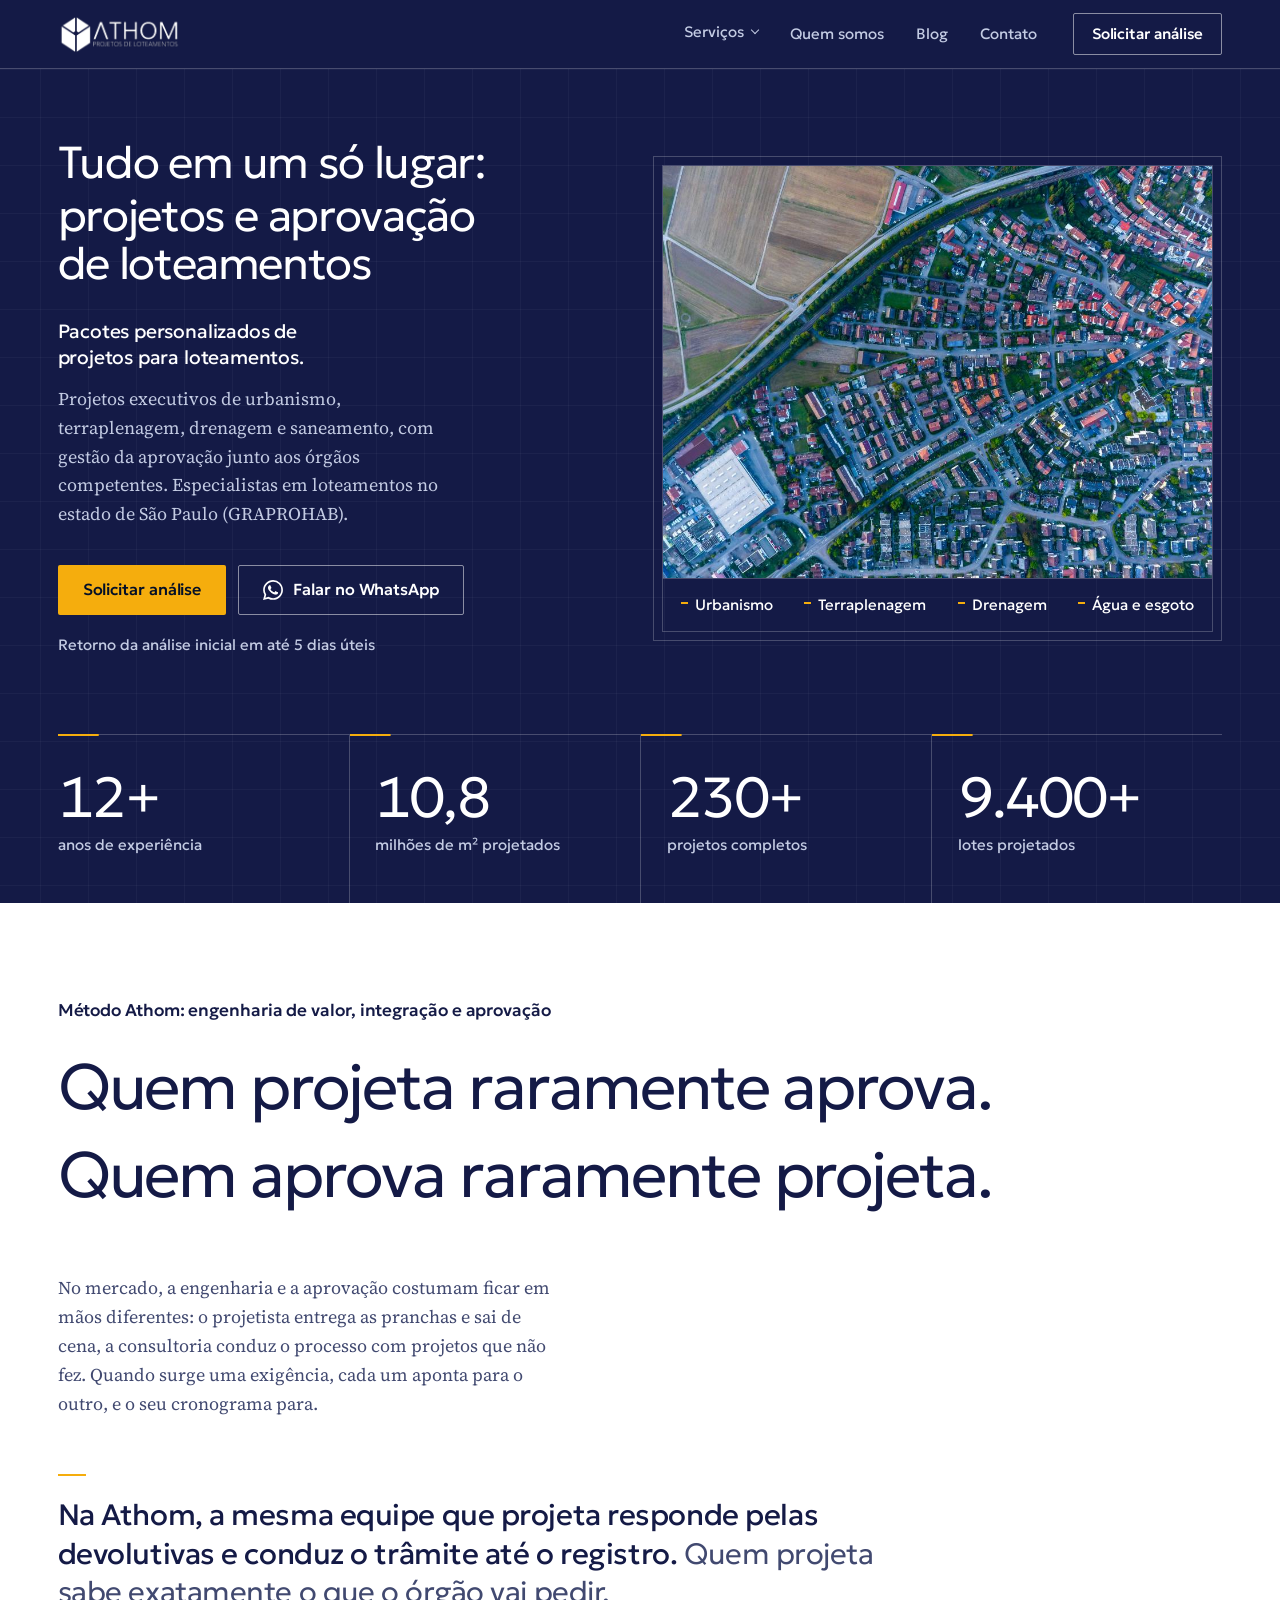
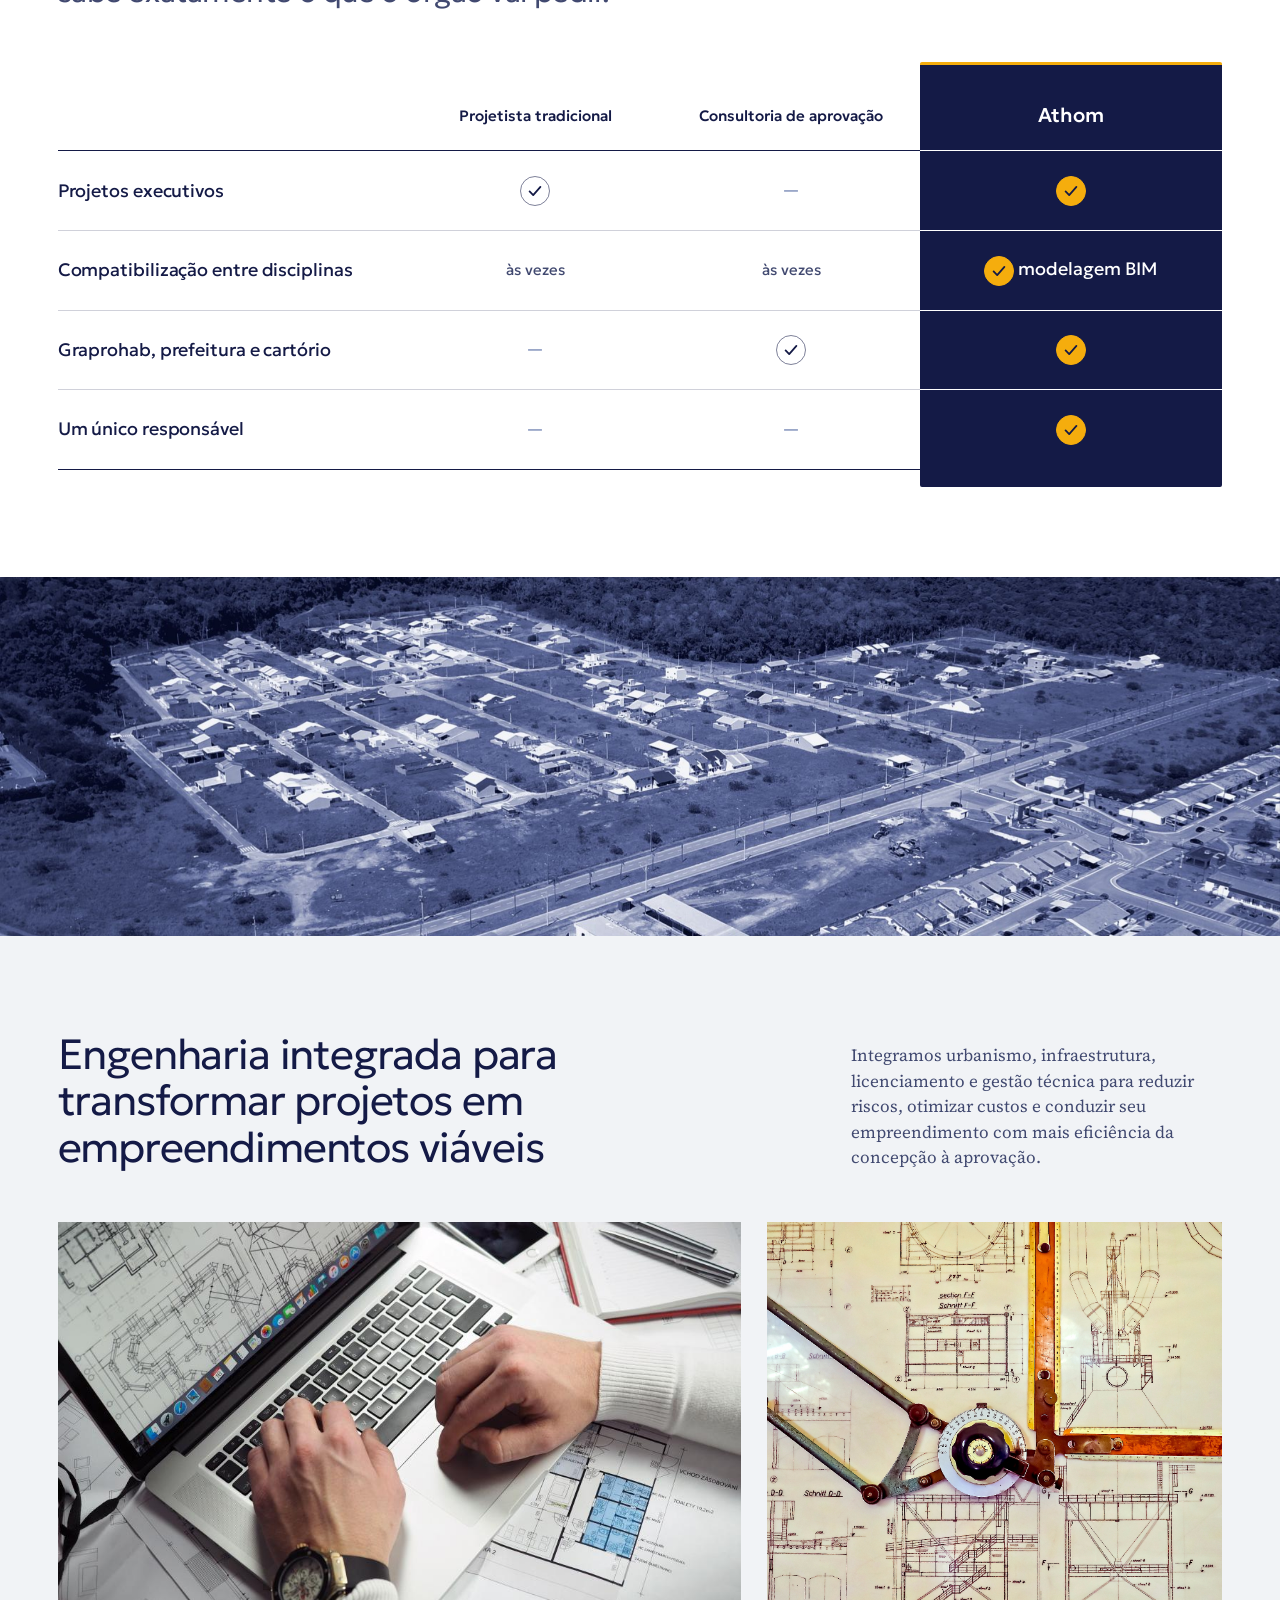
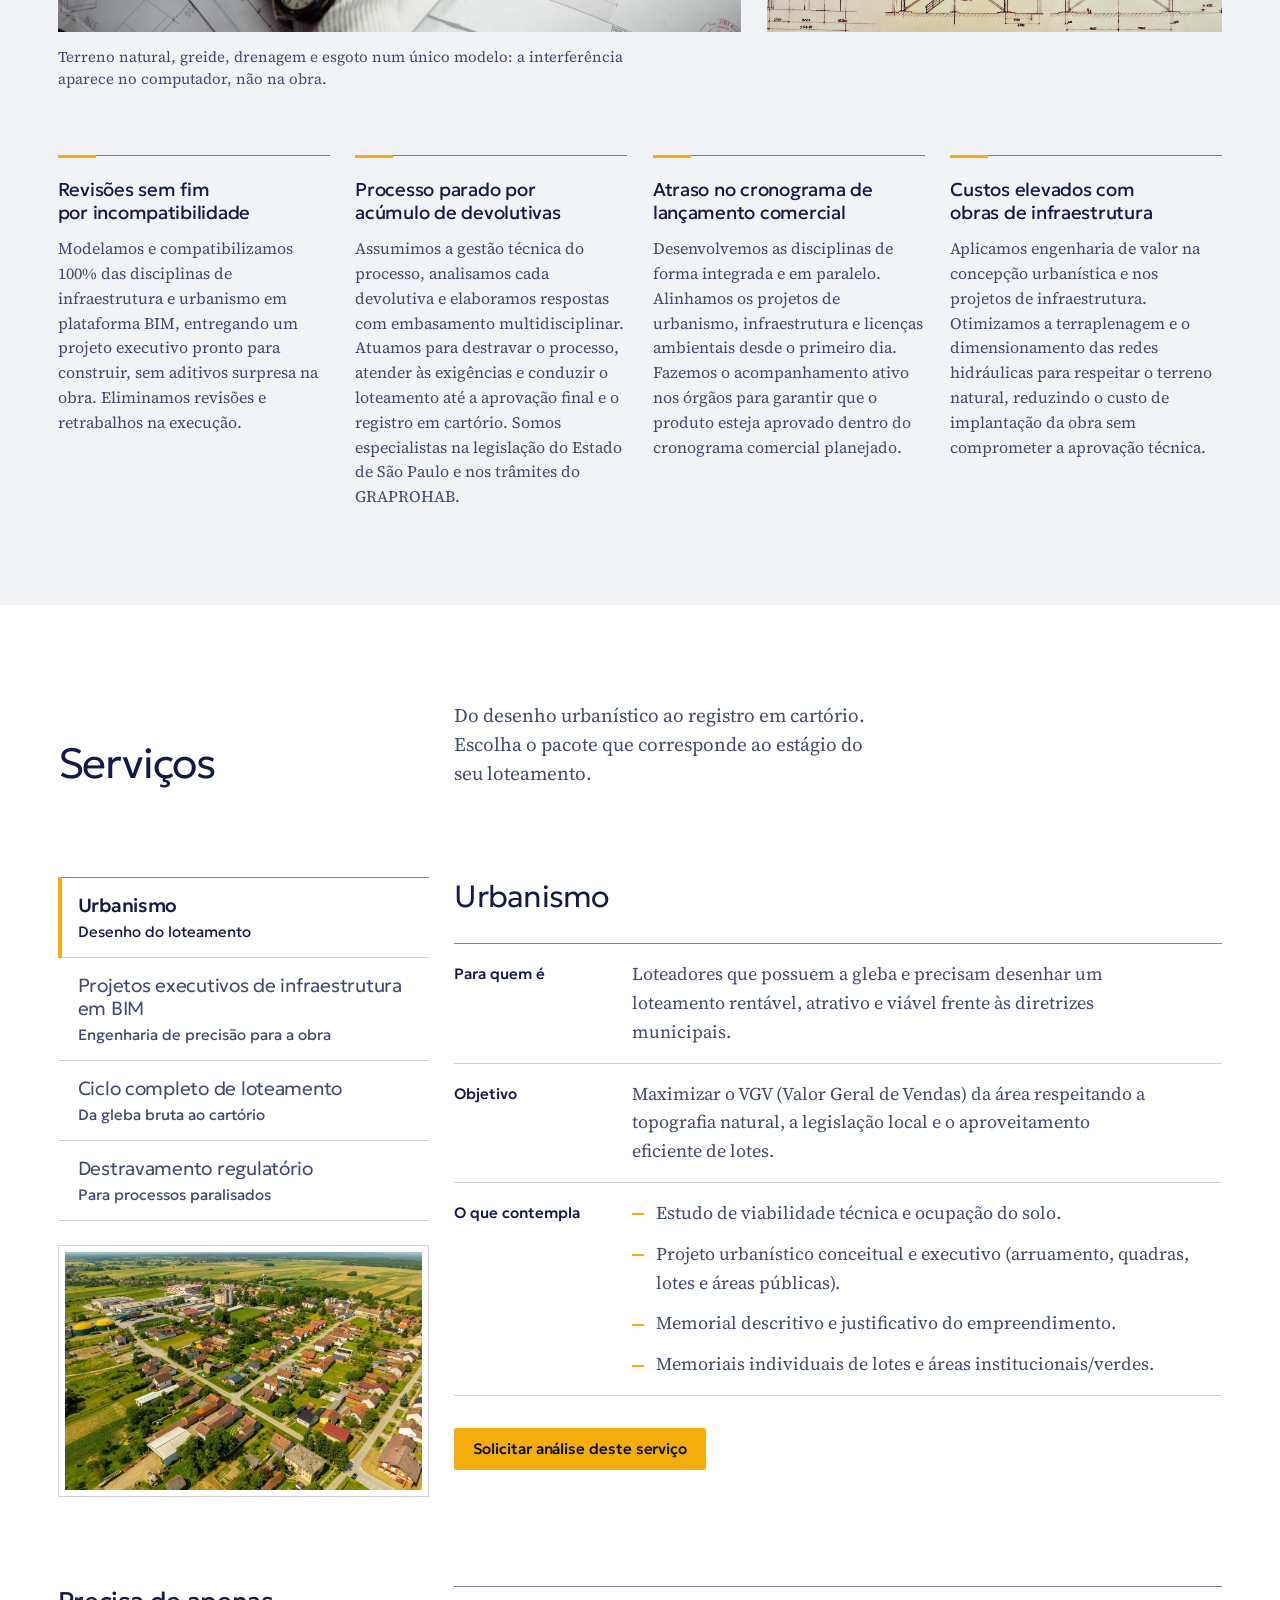
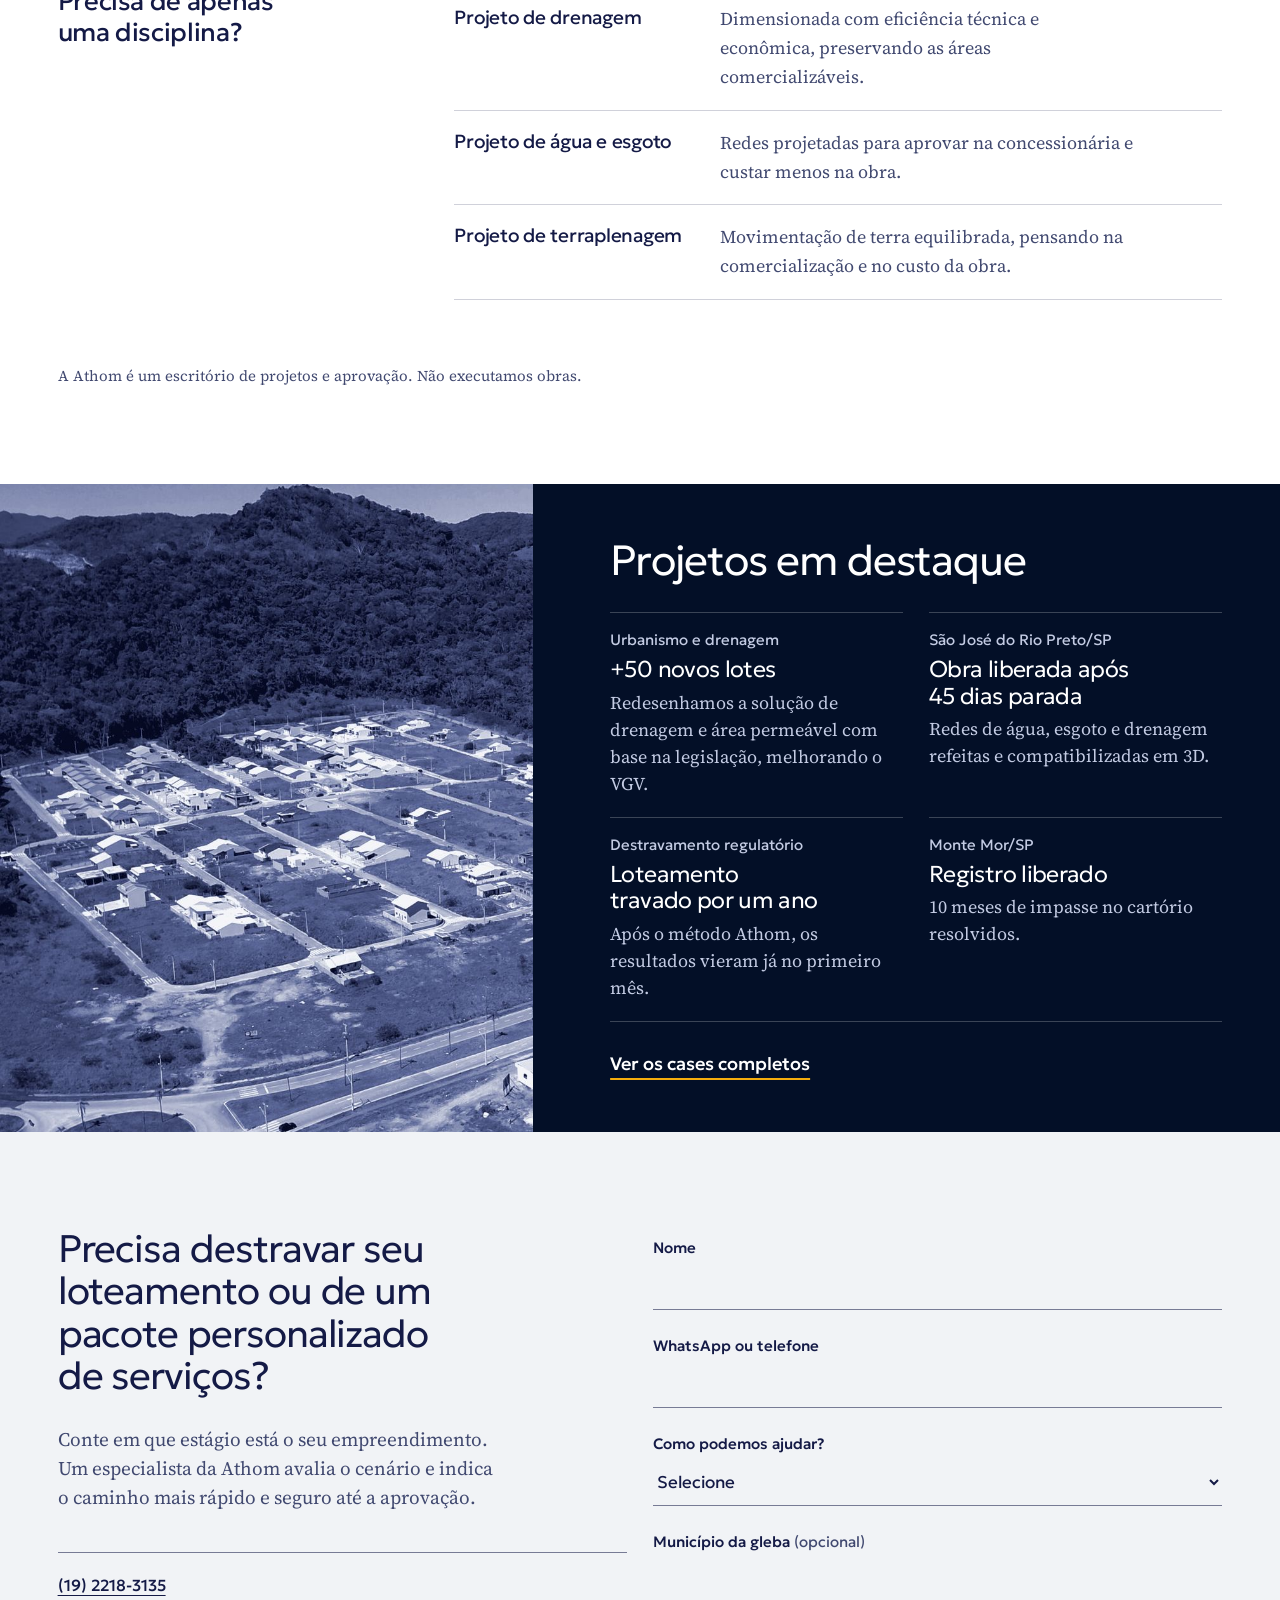
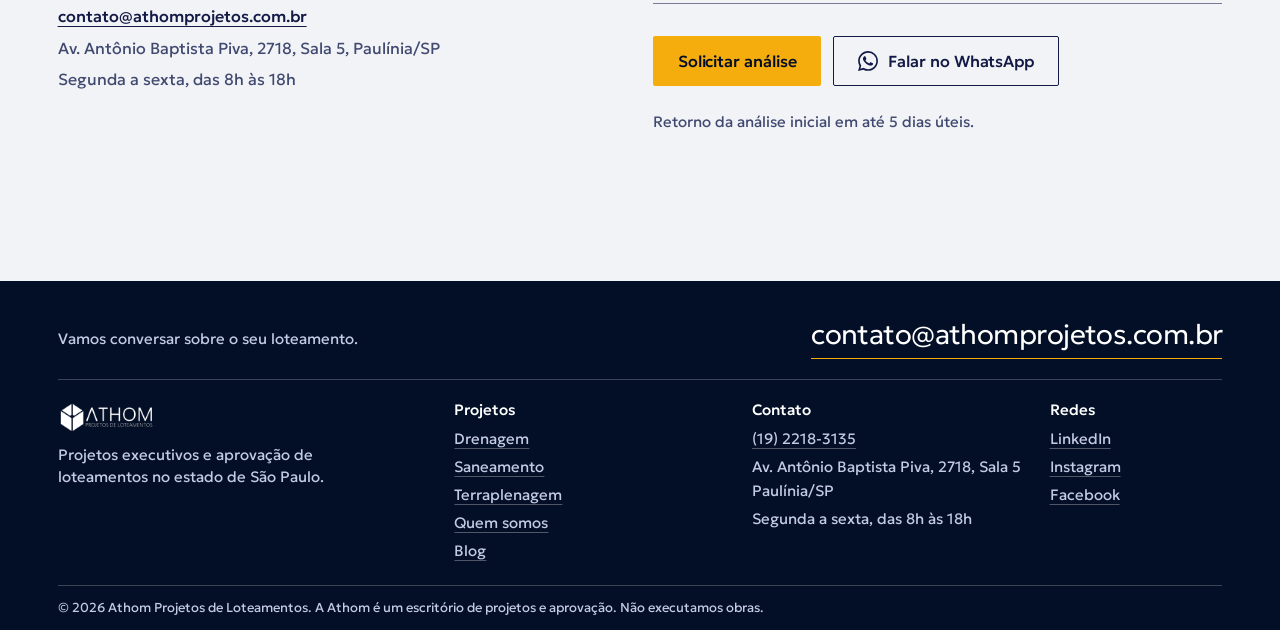
==== commit 76780380: "Blog integrado ao WordPress do cliente - Vitrine do blog na index: fundo com a capa do artigo em des" ====
--- a/index.html
+++ b/index.html
@@ -11,7 +11,7 @@
   <link rel="preconnect" href="https://fonts.googleapis.com">
   <link rel="preconnect" href="https://fonts.gstatic.com" crossorigin>
   <link href="https://fonts.googleapis.com/css2?family=Geologica:wght@300;400;500;600&family=Source+Serif+4:opsz,wght@8..60,400;8..60,600&display=swap" rel="stylesheet">
-  <link rel="stylesheet" href="css/styles.css">
+  <link rel="stylesheet" href="css/styles.css?v=20261020f">
   <script>
     /* liga o movimento antes da primeira pintura; se js/motion.js não carregar em 3 s, a página volta ao estado estático */
     if (!matchMedia('(prefers-reduced-motion: reduce)').matches && 'IntersectionObserver' in window) {
@@ -69,6 +69,7 @@
             </ul>
           </li>
           <li><a href="quem-somos.html">Quem somos</a></li>
+          <li><a href="blog.html">Blog</a></li>
           <li><a href="#contato">Contato</a></li>
         </ul>
         <a class="btn btn--primary btn--sm" href="#contato">Solicitar análise</a>
@@ -501,6 +502,36 @@
         </form>
       </div>
     </section>
+
+    <!-- ============ Blog (conteúdo vem do WordPress; oculta se a API falhar) ============ -->
+    <section class="blog-home" id="blog" aria-labelledby="blog-title" hidden>
+      <div class="bh-bg" aria-hidden="true"><div class="bh-bg__layer"></div><div class="bh-bg__layer"></div></div>
+
+      <div class="container bh">
+        <header class="bh__head">
+          <h2 id="blog-title">Blog</h2>
+          <a class="bh__all" href="blog.html">Ver todos os artigos</a>
+        </header>
+
+        <div class="bh__feature" data-bh-feature aria-live="polite">
+          <p class="bh__meta"><time data-bh-date></time><span data-bh-min></span></p>
+          <h3 class="bh__title" data-bh-title></h3>
+          <p class="bh__excerpt" data-bh-excerpt></p>
+          <div class="bh__actions">
+            <a class="btn btn--primary" href="blog.html" data-bh-read>Ler o artigo</a>
+            <a class="btn btn--ghost" href="blog.html">Mais posts</a>
+          </div>
+        </div>
+
+        <div class="bh__rail" data-blog-home role="region" aria-label="Artigos do blog, arraste para o lado"></div>
+
+        <div class="bh__controls">
+          <button class="bh__arrow" type="button" data-rail-prev aria-label="Artigo anterior"><svg viewBox="0 0 20 20" aria-hidden="true"><path d="M12 5 7 10l5 5" fill="none" stroke="currentColor" stroke-width="1.5"/></svg></button>
+          <ol class="bh__scale" data-bh-scale aria-label="Escolher artigo"></ol>
+          <button class="bh__arrow" type="button" data-rail-next aria-label="Próximo artigo"><svg viewBox="0 0 20 20" aria-hidden="true"><path d="m8 5 5 5-5 5" fill="none" stroke="currentColor" stroke-width="1.5"/></svg></button>
+        </div>
+      </div>
+    </section>
   </main>
 
   <!-- ============ Rodapé ============ -->
@@ -523,6 +554,7 @@
             <li><a href="projeto-saneamento.html">Saneamento</a></li>
             <li><a href="projeto-terraplenagem.html">Terraplenagem</a></li>
             <li><a href="quem-somos.html">Quem somos</a></li>
+            <li><a href="blog.html">Blog</a></li>
           </ul>
         </div>
         <div>
@@ -547,7 +579,8 @@
     </div>
   </footer>
 
-  <script src="js/main.js"></script>
-  <script src="js/motion.js" defer></script>
+  <script src="js/main.js?v=20261020f"></script>
+  <script src="js/blog.js?v=20261020f" defer></script>
+  <script src="js/motion.js?v=20261020f" defer></script>
 </body>
 </html>
--- a/css/styles.css
+++ b/css/styles.css
@@ -2042,3 +2042,601 @@
   .cases-section__photo { aspect-ratio: 16 / 8; }
   .case { padding-block: 14px 16px; }
 }
+
+/* ==========================================================================
+   Blog (conteúdo do WordPress, ver js/blog.js)
+   Gramática da prancha: a capa ganha moldura e carimbo (data, leitura).
+   Painel azul só no destaque da index; o resto fica em linhas de 1px.
+   ========================================================================== */
+
+[hidden] { display: none !important; }
+
+/* ---------- Prancha: moldura + carimbo ---------- */
+
+.plate {
+  display: flex;
+  flex-direction: column;
+  margin: 0;
+  padding: 8px;
+  border: 1px solid var(--line-strong);
+  background: var(--white);
+}
+.plate__img { flex: 1; min-height: 0; overflow: hidden; background: var(--paper); aspect-ratio: 3 / 2; }
+.plate__img img { width: 100%; height: 100%; object-fit: cover; transition: transform 0.6s var(--ease-out); }
+
+.stamp {
+  display: grid;
+  grid-auto-flow: column;
+  grid-auto-columns: 1fr;
+  margin: 8px -8px -8px;
+  border-top: 1px solid var(--line-strong);
+}
+.stamp__cell { display: flex; flex-direction: column; gap: 2px; padding: 9px 14px 10px; min-width: 0; }
+.stamp__cell + .stamp__cell { border-left: 1px solid var(--line); }
+.stamp__label { font-family: var(--sans); font-size: 0.75rem; line-height: 1.2; color: var(--text-soft); }
+.stamp__value { font-family: var(--sans); font-weight: 500; font-size: var(--fs-small); line-height: 1.3; color: var(--text); }
+
+.more {
+  font-family: var(--sans);
+  font-weight: 500;
+  text-decoration: underline;
+  text-decoration-color: var(--amber);
+  text-decoration-thickness: 2px;
+  text-underline-offset: 8px;
+}
+
+/* ---------- Cabeçalho das seções do blog ---------- */
+
+.blog-head { row-gap: 16px; align-items: end; }
+.blog-head h2 { grid-column: 1 / 5; }
+.blog-head .lead { grid-column: 5 / 10; }
+.blog-head__all { grid-column: 10 / 13; justify-self: end; }
+.blog-head > h2:nth-child(2) { grid-column: 1 / 9; } /* sem lead: título e botão */
+.blog-head > h2:nth-child(2) ~ .blog-head__all { grid-column: 9 / 13; }
+
+/* ---------- Index: vitrine do blog ----------
+   O fundo da seção é a capa do artigo em destaque, sob um véu azul e a malha
+   da planta técnica. À direita, o trilho de cartões escolhe o destaque.
+   Âmbar só nos detalhes: botão, cartão ativo e régua de progresso. */
+
+.blog-home {
+  --rail-edge: max(var(--gutter), calc((100vw - var(--container)) / 2));
+  --focus: #ffffff;
+  position: relative;
+  isolation: isolate;
+  overflow: hidden;
+  background: var(--ink);
+  color: var(--on-dark);
+}
+
+.bh-bg { position: absolute; inset: 0; z-index: -1; }
+.bh-bg__layer {
+  position: absolute;
+  inset: 0;
+  background-size: cover;
+  background-position: center;
+  opacity: 0;
+  filter: blur(3px) saturate(1.1);
+  transform: scale(1.12);
+  transition: opacity 1.1s var(--ease-out), transform 7s var(--ease-out);
+}
+.bh-bg__layer.is-on { opacity: 1; transform: scale(1.06); }
+.bh-bg::after {
+  content: "";
+  position: absolute;
+  inset: 0;
+  background:
+    linear-gradient(rgba(255, 255, 255, 0.045) 1px, transparent 1px) 0 0 / 48px 48px,
+    linear-gradient(90deg, rgba(255, 255, 255, 0.045) 1px, transparent 1px) 0 0 / 48px 48px,
+    linear-gradient(90deg, rgba(3, 15, 39, 0.96) 0%, rgba(3, 15, 39, 0.9) 34%, rgba(20, 26, 70, 0.72) 58%, rgba(20, 26, 70, 0.56) 100%),
+    linear-gradient(0deg, rgba(3, 15, 39, 0.9) 0%, rgba(3, 15, 39, 0) 42%);
+}
+
+.bh {
+  display: grid;
+  grid-template-columns: repeat(12, minmax(0, 1fr));
+  grid-template-rows: auto 1fr auto;
+  column-gap: var(--col-gap);
+  min-height: clamp(620px, 86vh, 780px);
+  padding-block: clamp(36px, 4.5vw, 56px) clamp(32px, 4vw, 48px);
+}
+
+.bh__head {
+  grid-column: 1 / -1;
+  display: flex;
+  align-items: baseline;
+  justify-content: space-between;
+  gap: 24px;
+  padding-bottom: 18px;
+  border-bottom: 1px solid var(--line-dark);
+}
+.bh__head h2 { font-size: clamp(1.75rem, 2.6vw, 2.25rem); letter-spacing: -0.03em; }
+.bh__all {
+  font-family: var(--sans);
+  font-weight: 500;
+  color: var(--on-dark);
+  text-decoration: underline;
+  text-decoration-color: var(--amber);
+  text-decoration-thickness: 2px;
+  text-underline-offset: 7px;
+}
+.bh__all:hover { text-decoration-color: var(--on-dark); }
+
+/* Destaque à esquerda */
+.bh__feature {
+  grid-column: 1 / 6;
+  grid-row: 2;
+  align-self: center;
+  display: flex;
+  flex-direction: column;
+  gap: 18px;
+  padding-block: 40px;
+}
+.bh__meta { display: flex; flex-wrap: wrap; gap: 4px 18px; font-family: var(--sans); font-size: var(--fs-small); color: var(--on-dark-soft); }
+.bh__title { font-size: clamp(2rem, 3.4vw, 3.125rem); line-height: 1.06; letter-spacing: -0.035em; font-weight: 300; }
+.bh__excerpt {
+  max-width: 44ch;
+  color: var(--on-dark-soft);
+  line-height: 1.55;
+  display: -webkit-box;
+  -webkit-line-clamp: 3;
+  -webkit-box-orient: vertical;
+  overflow: hidden;
+}
+.bh__actions { display: flex; flex-wrap: wrap; gap: 12px; margin-top: 8px; }
+.bh__feature.is-in > * { animation: rise 0.7s var(--ease-out) both; }
+.bh__feature.is-in > :nth-child(2) { animation-delay: 0.06s; }
+.bh__feature.is-in > :nth-child(3) { animation-delay: 0.12s; }
+.bh__feature.is-in > :nth-child(4) { animation-delay: 0.18s; }
+
+/* Trilho de cartões: sangra até a borda direita da tela */
+.bh__rail {
+  grid-column: 6 / -1;
+  grid-row: 2;
+  align-self: center;
+  position: relative;
+  display: flex;
+  gap: 26px;
+  margin-right: calc(var(--rail-edge) * -1);
+  padding: 36px var(--rail-edge) 56px 14px;
+  overflow-x: auto;
+  scroll-snap-type: x mandatory;
+  scroll-padding-left: 14px;
+  scrollbar-width: none;
+  cursor: grab;
+}
+.bh__rail::-webkit-scrollbar { display: none; }
+.bh__rail.is-dragging { scroll-snap-type: none; cursor: grabbing; user-select: none; }
+.bh__rail.is-dragging .bh-card { pointer-events: none; }
+
+/* Encaixe de cada cartão: guarda a sombra de chão e marca o ponto de parada */
+.bh-slot {
+  --d: 0s;
+  position: relative;
+  flex: 0 0 clamp(224px, 19.5vw, 286px);
+  scroll-snap-align: start;
+  transform-origin: center center;
+  will-change: transform, opacity;
+}
+.bh-slot__shadow {
+  position: absolute;
+  left: 10%;
+  right: 10%;
+  bottom: -30px;
+  height: 22px;
+  border-radius: 50%;
+  background: radial-gradient(closest-side, rgba(0, 0, 0, 0.6), rgba(0, 0, 0, 0));
+  filter: blur(3px);
+  pointer-events: none;
+  animation: bh-shadow 6.5s ease-in-out var(--d) infinite;
+}
+
+.bh-card {
+  position: relative;
+  display: block;
+  width: 100%;
+  aspect-ratio: 3 / 4;
+  padding: 0;
+  border: 1px solid rgba(255, 255, 255, 0.2);
+  border-radius: var(--radius);
+  background: var(--ink);
+  color: var(--on-dark);
+  text-align: left;
+  cursor: pointer;
+  opacity: 0.78;
+  transform-origin: center bottom;
+  box-shadow:
+    inset 0 1px 0 rgba(255, 255, 255, 0.22),
+    0 2px 4px rgba(0, 0, 0, 0.25),
+    0 18px 28px -14px rgba(0, 0, 0, 0.6),
+    0 44px 64px -32px rgba(3, 15, 39, 0.9);
+  animation: bh-float 6.5s ease-in-out var(--d) infinite;
+  transition: scale 0.5s var(--ease-out), opacity 0.3s, border-color 0.3s, box-shadow 0.4s;
+}
+@keyframes bh-float {
+  0%, 100% { translate: 0 0; }
+  50% { translate: 0 -10px; }
+}
+@keyframes bh-shadow {
+  0%, 100% { transform: scaleX(1); opacity: 1; }
+  50% { transform: scaleX(0.82); opacity: 0.55; }
+}
+.bh-card img { position: absolute; inset: 0; width: 100%; height: 100%; object-fit: cover; border-radius: inherit; }
+.bh-card::after {
+  content: "";
+  position: absolute;
+  inset: 0;
+  border-radius: inherit;
+  background: linear-gradient(180deg, rgba(3, 15, 39, 0) 22%, rgba(3, 15, 39, 0.82) 55%, rgba(3, 15, 39, 0.96) 100%);
+}
+.bh-card__text { position: absolute; inset: auto 0 0; z-index: 1; display: flex; flex-direction: column; gap: 7px; padding: 18px 18px 20px; }
+.bh-card__date { font-family: var(--sans); font-size: 0.8125rem; color: var(--on-dark-soft); }
+.bh-card__title {
+  font-family: var(--sans);
+  font-weight: 500;
+  font-size: 1.0625rem;
+  line-height: 1.25;
+  display: -webkit-box;
+  -webkit-line-clamp: 3;
+  -webkit-box-orient: vertical;
+  overflow: hidden;
+}
+.bh-card:hover { opacity: 1; border-color: rgba(255, 255, 255, 0.4); }
+.bh-card.is-active {
+  opacity: 1;
+  scale: 1.05;
+  border-color: var(--amber);
+  box-shadow:
+    inset 0 1px 0 rgba(255, 255, 255, 0.3),
+    0 2px 4px rgba(0, 0, 0, 0.3),
+    0 24px 36px -16px rgba(0, 0, 0, 0.7),
+    0 56px 80px -36px rgba(3, 15, 39, 0.95),
+    0 0 48px -12px rgba(245, 173, 13, 0.35);
+}
+/* marcas de corte no cartão ativo, como numa prancha */
+.bh-card.is-active::before {
+  content: "";
+  position: absolute;
+  inset: -9px;
+  z-index: 2;
+  pointer-events: none;
+  background:
+    linear-gradient(var(--amber), var(--amber)) top left / 14px 1px no-repeat,
+    linear-gradient(var(--amber), var(--amber)) top left / 1px 14px no-repeat,
+    linear-gradient(var(--amber), var(--amber)) top right / 14px 1px no-repeat,
+    linear-gradient(var(--amber), var(--amber)) top right / 1px 14px no-repeat,
+    linear-gradient(var(--amber), var(--amber)) bottom left / 14px 1px no-repeat,
+    linear-gradient(var(--amber), var(--amber)) bottom left / 1px 14px no-repeat,
+    linear-gradient(var(--amber), var(--amber)) bottom right / 14px 1px no-repeat,
+    linear-gradient(var(--amber), var(--amber)) bottom right / 1px 14px no-repeat;
+}
+.bh-card:focus-visible { outline: 2px solid var(--on-dark); outline-offset: 4px; }
+
+/* Controles: linha de cota (um trecho numerado por artigo) entre duas setas */
+.bh__controls { grid-column: 6 / -1; grid-row: 3; display: flex; align-items: flex-end; gap: 18px; padding-left: 14px; }
+
+.bh__arrow {
+  flex: none;
+  display: grid;
+  place-items: center;
+  width: 40px;
+  height: 40px;
+  border: 1px solid rgba(255, 255, 255, 0.28);
+  border-radius: var(--radius);
+  background: rgba(3, 15, 39, 0.35);
+  color: var(--on-dark);
+  cursor: pointer;
+  transition: border-color 0.2s, color 0.2s, opacity 0.2s;
+}
+.bh__arrow:hover:not(:disabled) { border-color: var(--amber); color: var(--amber); }
+.bh__arrow:disabled { opacity: 0.28; cursor: default; }
+.bh__arrow svg { width: 18px; height: 18px; }
+
+.bh__scale { position: relative; flex: 1; display: flex; padding: 0; margin: 0 0 6px; list-style: none; }
+/* marca final da cota, à direita do último trecho */
+.bh__scale::after { content: ""; position: absolute; right: 0; bottom: 0; width: 1px; height: 9px; background: rgba(255, 255, 255, 0.45); }
+.bh__scale li { flex: 1; }
+.bh__mark {
+  position: relative;
+  display: block;
+  width: 100%;
+  padding: 0 0 14px 8px;
+  border: 0;
+  background: none;
+  color: var(--on-dark-soft);
+  font-family: var(--sans);
+  font-size: 0.8125rem;
+  font-weight: 400;
+  line-height: 1;
+  letter-spacing: 0.02em;
+  text-align: left;
+  cursor: pointer;
+  transition: color 0.2s;
+}
+/* linha base do trecho e marca de divisão à esquerda */
+.bh__mark::before { content: ""; position: absolute; left: 0; right: 0; bottom: 0; height: 1px; background: rgba(255, 255, 255, 0.3); }
+.bh__mark::after {
+  content: "";
+  position: absolute;
+  left: 0;
+  bottom: 0;
+  width: 1px;
+  height: 9px;
+  background: rgba(255, 255, 255, 0.45);
+  box-shadow: none;
+}
+/* preenchimento âmbar do trecho ativo */
+.bh__mark-num::after {
+  content: "";
+  position: absolute;
+  left: 0;
+  right: 0;
+  bottom: -1px;
+  height: 3px;
+  background: var(--amber);
+  transform: scaleX(0);
+  transform-origin: left;
+  transition: transform 0.5s var(--ease-out);
+}
+.bh__mark:hover { color: var(--on-dark); }
+.bh__mark.is-on { color: var(--on-dark); font-weight: 500; }
+.bh__mark.is-on .bh__mark-num::after { transform: scaleX(1); }
+.bh__mark:focus-visible { outline: 2px solid var(--on-dark); outline-offset: 2px; }
+
+@media (max-width: 900px) {
+  .bh { grid-template-rows: auto; min-height: 0; }
+  .bh-bg::after {
+    background:
+      linear-gradient(rgba(255, 255, 255, 0.045) 1px, transparent 1px) 0 0 / 48px 48px,
+      linear-gradient(90deg, rgba(255, 255, 255, 0.045) 1px, transparent 1px) 0 0 / 48px 48px,
+      linear-gradient(180deg, rgba(3, 15, 39, 0.88) 0%, rgba(3, 15, 39, 0.8) 55%, rgba(3, 15, 39, 0.94) 100%);
+  }
+  .bh__feature { grid-column: 1 / -1; grid-row: auto; padding-block: 32px 8px; }
+  .bh__rail { grid-column: 1 / -1; grid-row: auto; margin-left: calc(var(--rail-edge) * -1); padding-left: var(--rail-edge); scroll-padding-left: var(--rail-edge); }
+  .bh__controls { grid-column: 1 / -1; grid-row: auto; padding-left: 0; }
+}
+@media (max-width: 560px) {
+  .bh__head { flex-direction: column; gap: 8px; }
+  .bh-slot { flex-basis: 68vw; }
+  .bh__controls { gap: 12px; }
+}
+
+@media (prefers-reduced-motion: reduce) {
+  .bh-bg__layer, .bh-bg__layer.is-on { transition: opacity 0.3s; transform: scale(1.06); }
+  .bh__feature.is-in > * { animation: none; }
+  .bh-card { transition: none; animation: none; }
+  .bh-slot__shadow { animation: none; }
+}
+
+/* Destaque: prancha + painel azul */
+.feature {
+  display: grid;
+  grid-template-columns: minmax(0, 1.12fr) minmax(0, 1fr);
+  color: var(--text);
+  text-decoration: none;
+}
+.feature .plate { border-right: 0; }
+.feature__panel {
+  display: flex;
+  flex-direction: column;
+  gap: 14px;
+  padding: clamp(22px, 2.6vw, 36px);
+  background: var(--navy);
+  color: var(--on-dark);
+}
+.feature__title { font-size: clamp(1.375rem, 2vw, 1.875rem); line-height: 1.18; letter-spacing: -0.02em; font-weight: 300; }
+.feature__excerpt {
+  color: var(--on-dark-soft);
+  line-height: 1.55;
+  display: -webkit-box;
+  -webkit-line-clamp: 4;
+  -webkit-box-orient: vertical;
+  overflow: hidden;
+}
+.feature .more { margin-top: auto; padding-top: 6px; color: var(--on-dark); }
+.feature:hover .more { text-decoration-color: var(--on-dark); }
+.feature:hover .plate__img img, .post-card__link:hover .plate__img img { transform: scale(1.035); }
+.feature:focus-visible, .post-card__link:focus-visible {
+  outline: 2px solid var(--focus);
+  outline-offset: 4px;
+}
+
+/* ---------- Cartões (blog.html e "continue lendo") ---------- */
+
+.post-grid {
+  display: grid;
+  grid-template-columns: repeat(3, minmax(0, 1fr));
+  gap: clamp(28px, 3vw, 44px) var(--col-gap);
+}
+.post-card__link { display: flex; flex-direction: column; gap: 18px; height: 100%; color: var(--text); text-decoration: none; }
+.post-card__body { display: flex; flex-direction: column; gap: 10px; flex: 1; }
+.post-card__title { font-size: 1.3125rem; line-height: 1.22; letter-spacing: -0.015em; }
+.post-card__excerpt {
+  color: var(--text-soft);
+  line-height: 1.5;
+  display: -webkit-box;
+  -webkit-line-clamp: 3;
+  -webkit-box-orient: vertical;
+  overflow: hidden;
+}
+.post-card .more { margin-top: auto; padding-top: 6px; }
+.post-card__link:hover .more { text-decoration-color: currentColor; }
+
+/* ---------- blog.html ---------- */
+
+.blog-hero { background: var(--paper); border-bottom: 1px solid var(--line); padding-block: clamp(40px, 5vw, 72px); }
+.blog-hero__inner { row-gap: 16px; align-items: end; }
+.blog-hero h1 { grid-column: 1 / 5; font-size: var(--fs-display); }
+.blog-hero .lead { grid-column: 5 / 10; }
+
+.blog-index { padding-top: clamp(32px, 4vw, 56px); }
+.blog-index__lead { margin-bottom: clamp(32px, 4vw, 56px); }
+.blog-index__lead .feature { grid-template-columns: minmax(0, 1.1fr) minmax(0, 1fr); }
+.blog-index__lead .feature__title { font-size: clamp(1.5rem, 2.6vw, 2.375rem); }
+.blog-index__lead .feature__excerpt { -webkit-line-clamp: 6; font-size: 1.0625rem; }
+.blog-index__more { display: flex; justify-content: center; margin-top: clamp(32px, 4vw, 56px); }
+.blog-status { color: var(--text-soft); font-size: var(--fs-lead); text-align: center; margin-top: 24px; }
+
+/* ---------- Carregando (esqueleto estático) ---------- */
+
+.skeleton__card { display: flex; flex-direction: column; gap: 14px; }
+.skeleton__img { display: block; aspect-ratio: 3 / 2; background: var(--paper); border: 1px solid var(--line); }
+.skeleton__img--wide { aspect-ratio: 2 / 1; max-height: 420px; width: 100%; }
+.skeleton__line { display: block; height: 14px; background: var(--paper); }
+.skeleton__line--short { width: 60%; }
+.skeleton__line--title { height: clamp(28px, 4vw, 48px); margin-bottom: 14px; max-width: 760px; }
+.skeleton--post { display: flex; flex-direction: column; gap: 4px; }
+.skeleton--post .skeleton__img { margin-top: 28px; }
+.blog-index > .container > .skeleton { margin-top: 0; }
+
+/* ---------- Artigo ---------- */
+
+.read-progress { position: fixed; top: var(--header-h); left: 0; right: 0; height: 3px; z-index: 49; pointer-events: none; }
+.read-progress span { display: block; height: 100%; background: var(--amber); transform: scaleX(0); transform-origin: left; }
+
+.post { padding-block: clamp(28px, 3.5vw, 48px) clamp(48px, 6vw, 88px); background: var(--white); }
+
+.crumbs { display: flex; gap: 10px; font-family: var(--sans); font-size: var(--fs-small); color: var(--text-soft); }
+.crumbs a { text-decoration: none; color: inherit; }
+.crumbs a:hover { color: var(--text); text-decoration: underline; text-underline-offset: 4px; }
+.crumbs a + a::before { content: "/"; margin-right: 10px; color: var(--line-strong); }
+
+.post__title {
+  max-width: 24ch;
+  margin-block: clamp(20px, 2.6vw, 32px) clamp(28px, 3.4vw, 44px);
+  font-size: clamp(2.125rem, 4.2vw, 3.625rem);
+  line-height: 1.05;
+  letter-spacing: -0.032em;
+}
+
+.plate--wide .plate__img { aspect-ratio: auto; height: clamp(220px, 40vw, 520px); flex: none; }
+.stamp__cell--share { flex: 1.6; }
+.share { display: flex; flex-wrap: wrap; gap: 4px 16px; font-family: var(--sans); font-weight: 500; font-size: var(--fs-small); line-height: 1.3; }
+.share a, .share button {
+  padding: 0;
+  border: 0;
+  background: none;
+  color: var(--text);
+  font: inherit;
+  cursor: pointer;
+  text-decoration: underline;
+  text-decoration-color: var(--amber);
+  text-decoration-thickness: 2px;
+  text-underline-offset: 4px;
+}
+.share a:hover, .share button:hover { text-decoration-color: currentColor; }
+
+.post__layout { margin-top: clamp(32px, 4.5vw, 64px); align-items: start; }
+.post__toc {
+  grid-column: 1 / 5;
+  position: sticky;
+  top: calc(var(--header-h) + 32px);
+  max-height: calc(100vh - var(--header-h) - 64px);
+  overflow-y: auto;
+  padding-right: 24px;
+}
+.post__toc-title { font-family: var(--sans); font-weight: 500; font-size: var(--fs-small); margin-bottom: 12px; }
+.post__toc ul { border-left: 1px solid var(--line); }
+.post__toc a {
+  display: block;
+  margin-left: -1px;
+  padding: 6px 0 6px 16px;
+  border-left: 2px solid transparent;
+  font-family: var(--sans);
+  font-size: var(--fs-small);
+  line-height: 1.35;
+  color: var(--text-soft);
+  text-decoration: none;
+}
+.post__toc a:hover { color: var(--text); }
+.post__toc a[aria-current] { color: var(--text); font-weight: 500; border-left-color: var(--amber); }
+
+.post__body { grid-column: 5 / 12; min-width: 0; max-width: 44rem; }
+.post__body > * + * { margin-top: 1.25em; }
+.post__body > p:first-child { font-size: 1.3125rem; line-height: 1.55; color: var(--text); }
+.post__body p, .post__body li { line-height: 1.7; }
+.post__body h2 {
+  margin-top: 2.2em;
+  font-size: clamp(1.5rem, 2.3vw, 1.9375rem);
+  line-height: 1.15;
+  letter-spacing: -0.024em;
+  scroll-margin-top: calc(var(--header-h) + 24px);
+}
+.post__body h3 { margin-top: 1.8em; font-size: 1.25rem; font-weight: 500; letter-spacing: -0.012em; }
+.post__body h4 { margin-top: 1.6em; font-size: 1.0625rem; font-weight: 500; }
+.post__body h2 + *, .post__body h3 + *, .post__body h4 + * { margin-top: 0.7em; }
+.post__body ul, .post__body ol { padding-left: 1.4em; }
+.post__body ul { list-style: disc; }
+.post__body ol { list-style: decimal; }
+.post__body li::marker { color: var(--amber); }
+.post__body ol li::marker { color: var(--navy); font-family: var(--sans); font-weight: 500; }
+.post__body li + li { margin-top: 0.5em; }
+.post__body strong { font-weight: 600; }
+.post__body a { text-decoration: underline; text-decoration-color: var(--amber); text-decoration-thickness: 2px; text-underline-offset: 4px; }
+.post__body a:hover { text-decoration-color: currentColor; }
+.post__body blockquote {
+  margin-block: 1.8em;
+  padding: 4px 0 4px 1.3em;
+  border-left: 3px solid var(--amber);
+  font-size: 1.25rem;
+  line-height: 1.5;
+  color: var(--text);
+}
+.post__body hr { border: 0; border-top: 1px solid var(--line); margin-block: 2.4em; }
+.post__body img { display: block; width: 100%; height: auto; }
+
+.post__table { overflow-x: auto; margin-block: 1.8em; border: 1px solid var(--line-strong); }
+.post__table table { width: 100%; min-width: 520px; border-collapse: collapse; font-size: var(--fs-small); line-height: 1.45; }
+.post__table th, .post__table td { padding: 11px 14px; text-align: left; vertical-align: top; border-bottom: 1px solid var(--line); }
+.post__table td + td, .post__table th + th { border-left: 1px solid var(--line); }
+.post__table tr:last-child td { border-bottom: 0; }
+.post__table tr:first-child td, .post__table th { background: var(--paper); font-family: var(--sans); font-weight: 500; }
+.post__table td p, .post__table th p { margin: 0; line-height: inherit; }
+
+.post__status { max-width: 36rem; padding-block: clamp(32px, 6vw, 72px); }
+.post__status-title { font-size: var(--fs-h2); margin-bottom: 16px; }
+.post__status p { color: var(--text-soft); font-size: var(--fs-lead); line-height: 1.5; margin-bottom: 28px; }
+
+/* Chamada ao fim do artigo */
+.post-cta { background: var(--navy); color: var(--on-dark); padding-block: clamp(36px, 4.5vw, 60px); }
+.post-cta__inner { row-gap: 24px; align-items: center; }
+.post-cta__copy { grid-column: 1 / 9; }
+.post-cta h2 { font-size: clamp(1.5rem, 2.6vw, 2.25rem); margin-bottom: 12px; }
+.post-cta p { color: var(--on-dark-soft); line-height: 1.55; max-width: 52ch; }
+.post-cta .btn { grid-column: 10 / 13; justify-self: end; }
+
+.post-more { padding-block: clamp(48px, 5.5vw, 80px); }
+.post-more .post-grid { margin-top: clamp(24px, 3vw, 40px); }
+
+/* ---------- Responsivo ---------- */
+
+@media (max-width: 1100px) {
+  .post__toc { grid-column: 1 / 4; }
+  .post__body { grid-column: 4 / 13; }
+}
+
+@media (max-width: 900px) {
+  .blog-head h2, .blog-head > h2:nth-child(2) { grid-column: 1 / -1; }
+  .blog-head .lead { grid-column: 1 / -1; }
+  .blog-head__all, .blog-head > h2:nth-child(2) ~ .blog-head__all { grid-column: 1 / -1; justify-self: start; }
+  .blog-hero h1, .blog-hero .lead { grid-column: 1 / -1; }
+  .post-grid { grid-template-columns: repeat(2, minmax(0, 1fr)); }
+  .post__toc { display: none; }
+  .post__body { grid-column: 1 / -1; }
+  .post-cta__copy, .post-cta .btn { grid-column: 1 / -1; justify-self: start; }
+}
+
+@media (max-width: 700px) {
+  .feature, .blog-index__lead .feature { grid-template-columns: 1fr; }
+  .feature .plate { border-right: 1px solid var(--line-strong); border-bottom: 0; }
+  .feature .plate__img { aspect-ratio: 3 / 2; flex: none; }
+  .post-grid { grid-template-columns: 1fr; }
+  .stamp { grid-auto-flow: row; grid-auto-columns: auto; }
+  .stamp__cell + .stamp__cell { border-left: 0; border-top: 1px solid var(--line); }
+  .post__body > p:first-child { font-size: 1.1875rem; }
+}
+
+@media (prefers-reduced-motion: reduce) {
+  .plate__img img { transition: none; }
+  .feature:hover .plate__img img, .post-card__link:hover .plate__img img { transform: none; }
+}
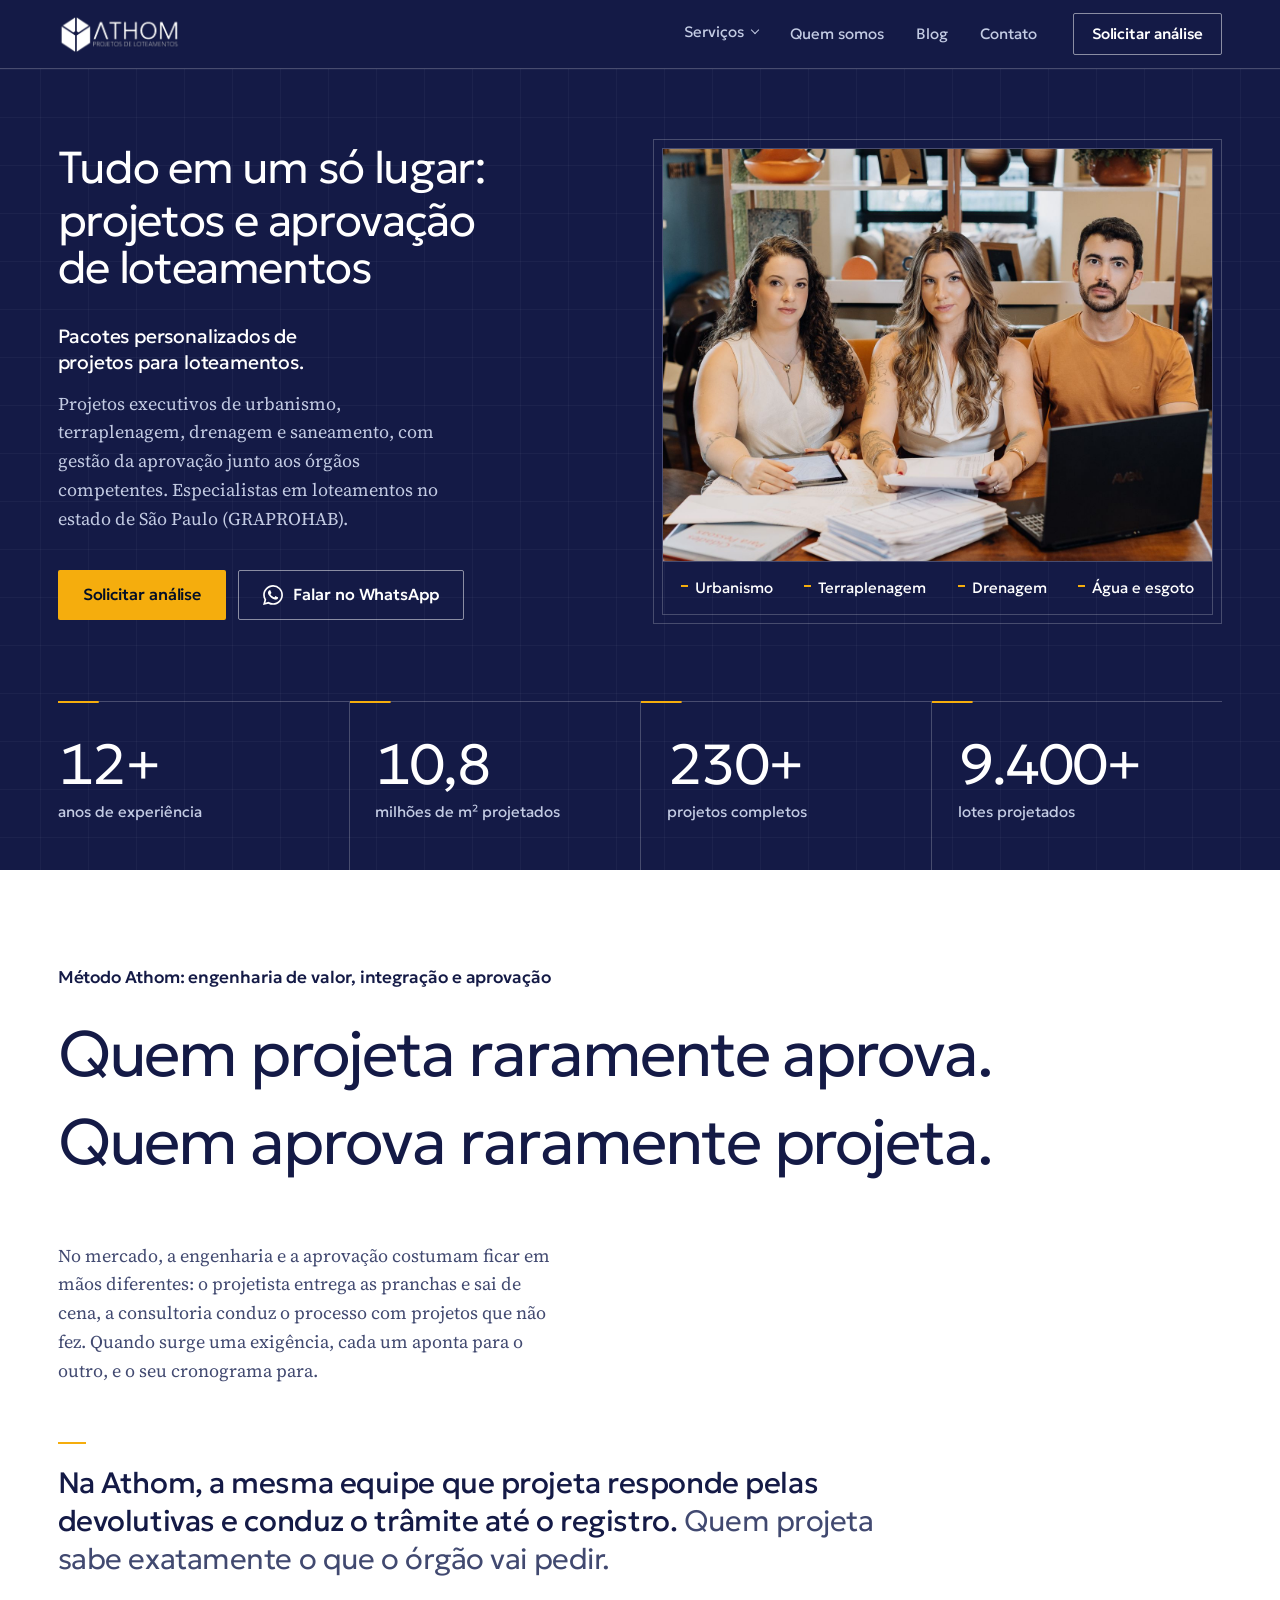
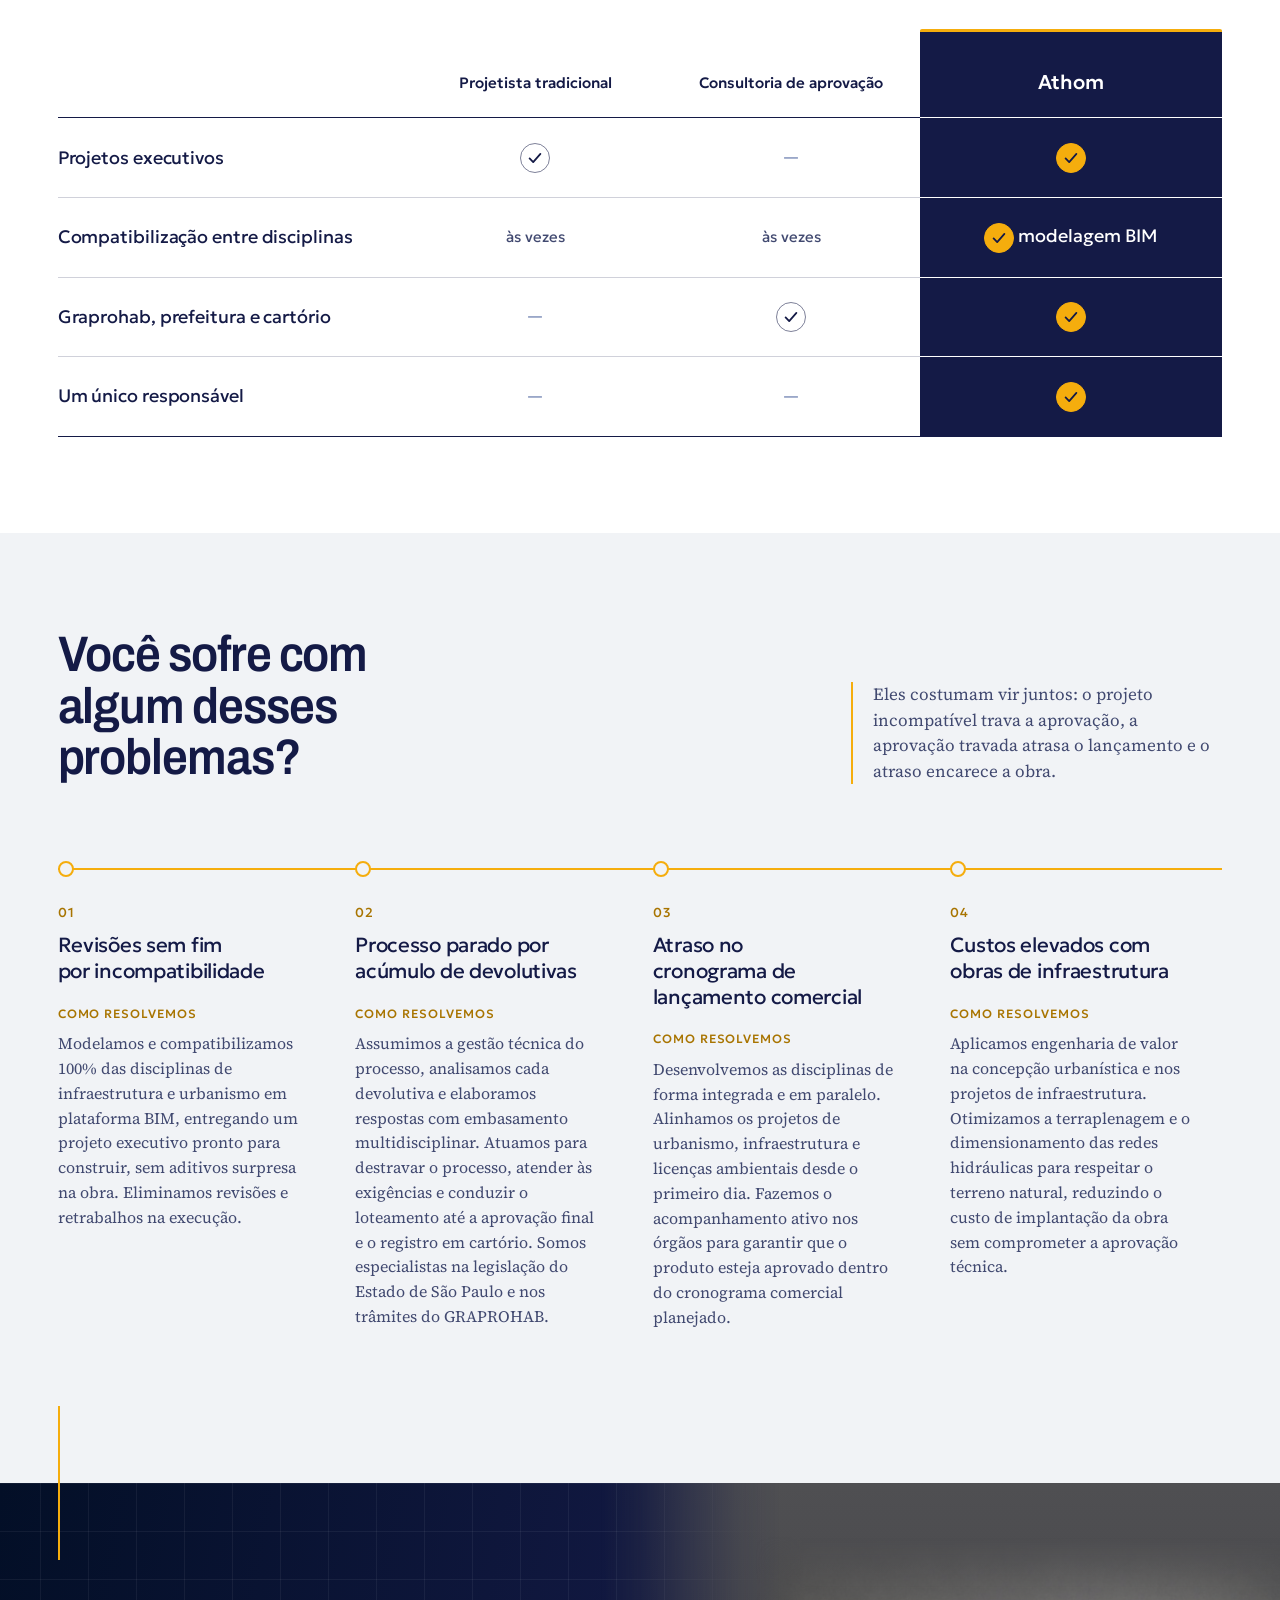
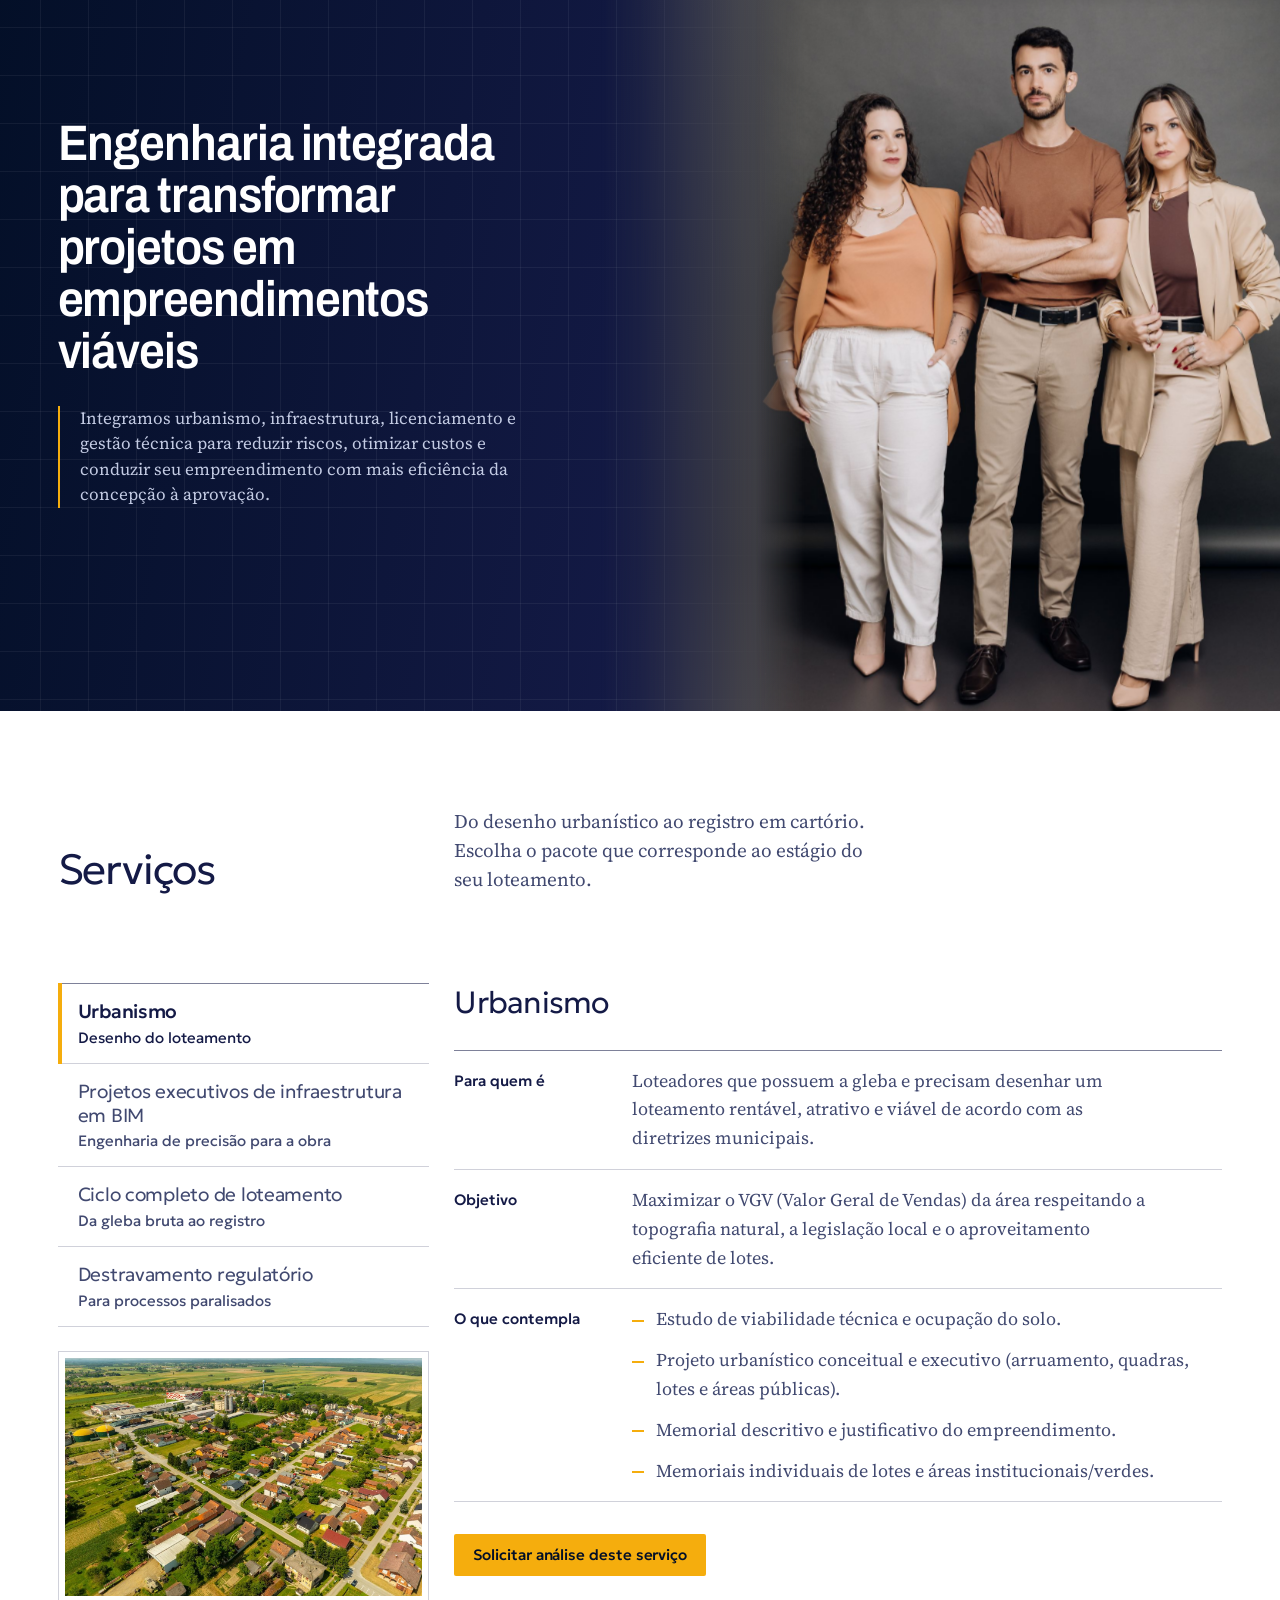
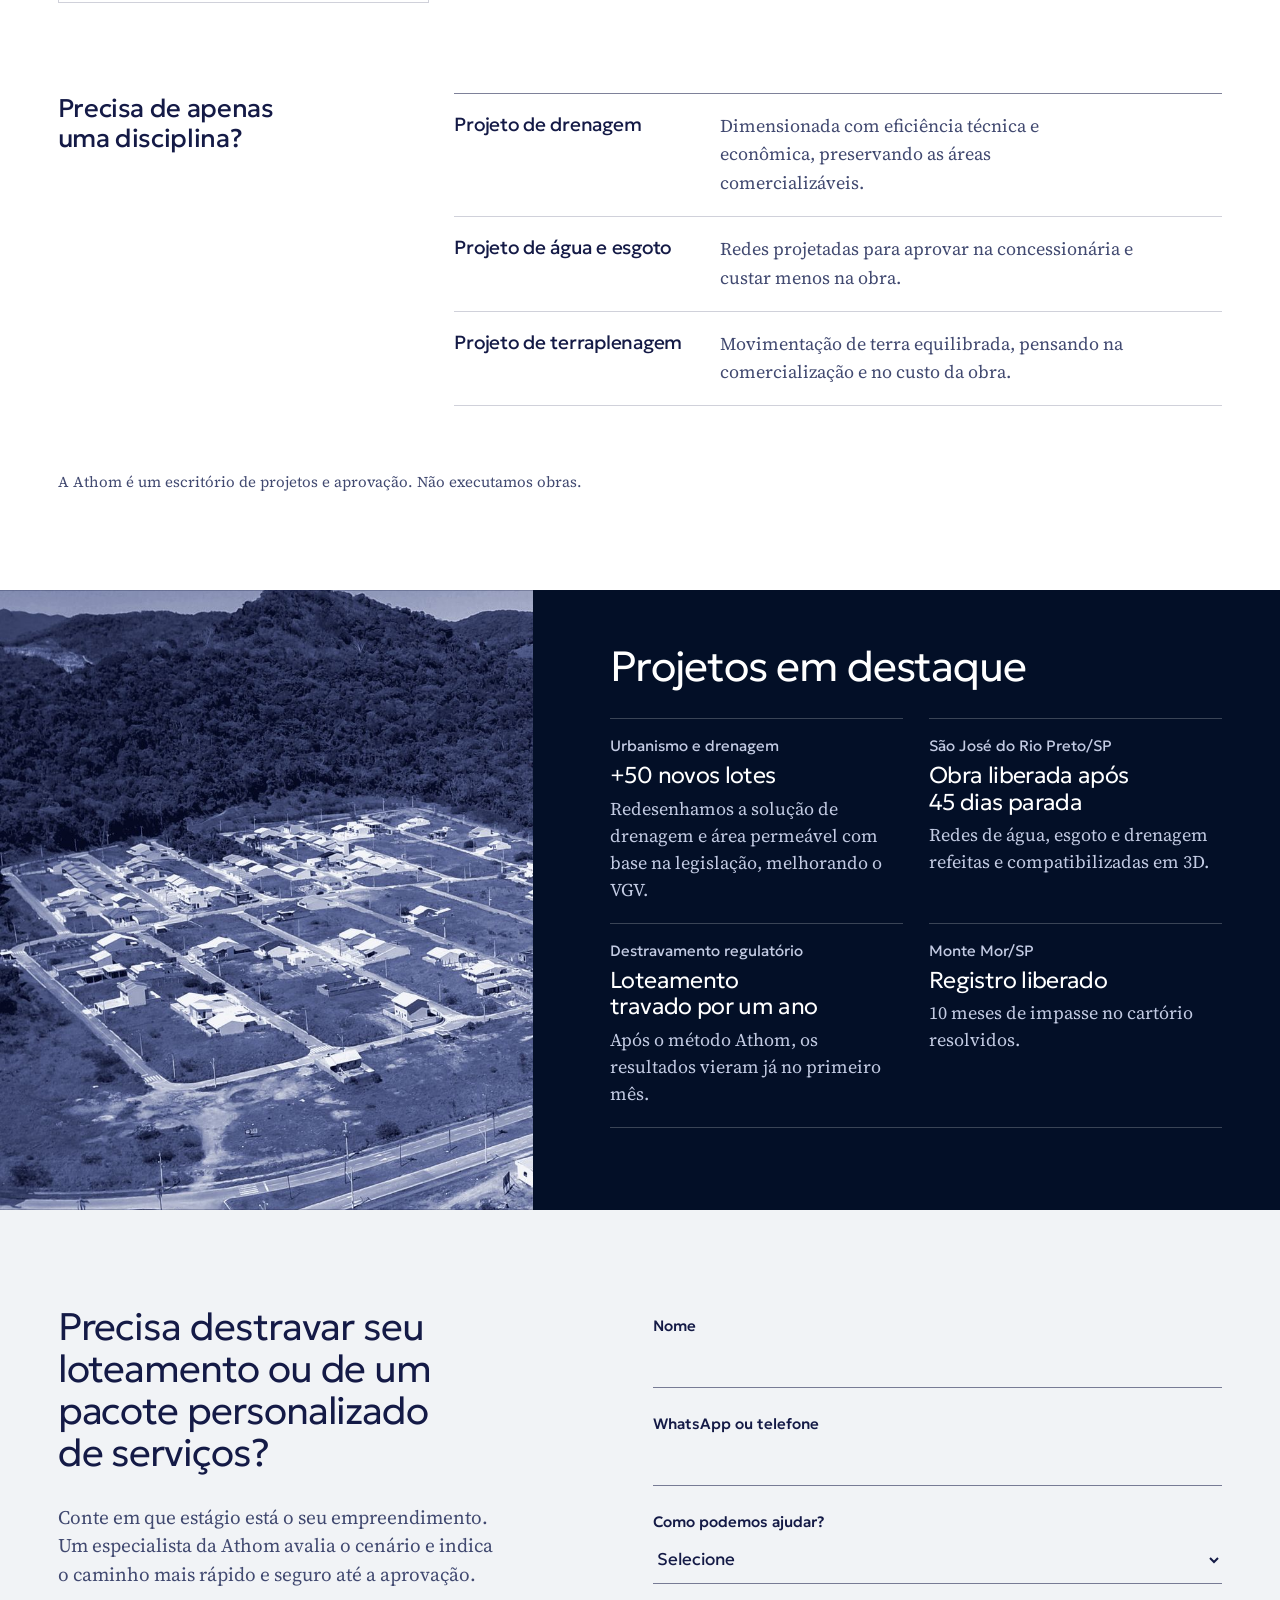
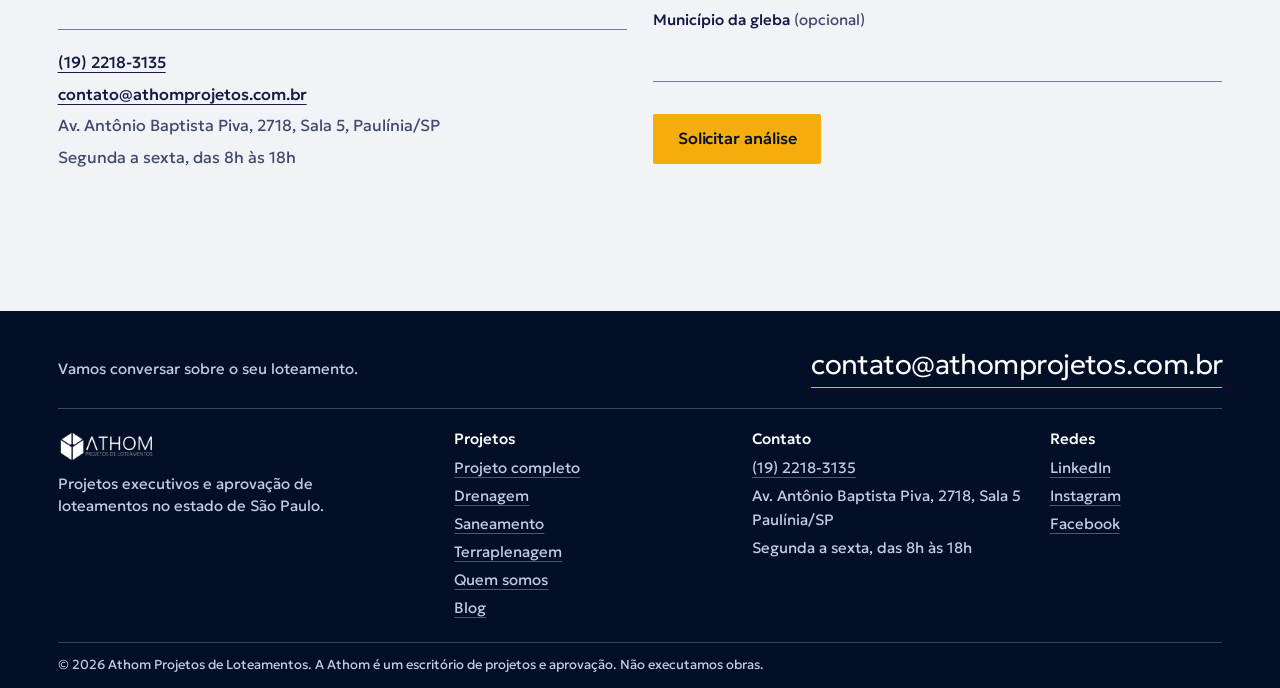
==== commit 2d4aa2c8: "Travas em dois atos e ajustes do site - Travas: a pergunta e as quatro travas em cadeia (fio dourado" ====
--- a/index.html
+++ b/index.html
@@ -10,8 +10,8 @@
 
   <link rel="preconnect" href="https://fonts.googleapis.com">
   <link rel="preconnect" href="https://fonts.gstatic.com" crossorigin>
-  <link href="https://fonts.googleapis.com/css2?family=Geologica:wght@300;400;500;600&family=Source+Serif+4:opsz,wght@8..60,400;8..60,600&display=swap" rel="stylesheet">
-  <link rel="stylesheet" href="css/styles.css?v=20261020f">
+  <link href="https://fonts.googleapis.com/css2?family=Archivo:wdth,wght@75..100,500..700&family=Geologica:wght@300;400;500;600&family=Source+Serif+4:opsz,wght@8..60,400;8..60,600&display=swap" rel="stylesheet">
+  <link rel="stylesheet" href="css/styles.css?v=20261021g">
   <script>
     /* liga o movimento antes da primeira pintura; se js/motion.js não carregar em 3 s, a página volta ao estado estático */
     if (!matchMedia('(prefers-reduced-motion: reduce)').matches && 'IntersectionObserver' in window) {
@@ -65,7 +65,7 @@
               <li><a href="projeto-drenagem.html">Drenagem</a></li>
               <li><a href="projeto-saneamento.html">Saneamento</a></li>
               <li><a href="projeto-terraplenagem.html">Terraplenagem</a></li>
-              <li><a href="#servicos">Projeto completo</a></li>
+              <li><a href="projeto-completo.html">Projeto completo</a></li>
             </ul>
           </li>
           <li><a href="quem-somos.html">Quem somos</a></li>
@@ -94,13 +94,12 @@
               Falar no WhatsApp
             </a>
           </div>
-          <p class="hero__micro">Retorno da análise inicial em até 5 dias úteis</p>
         </div>
 
         <figure class="hero__plan hero__plan--photo">
           <div class="hero__plan-art">
-            <img src="assets/img/servicos/loteamento-aereo.jpg" width="960" height="720"
-                 alt="Vista aérea de cima de um bairro planejado, com quadras, lotes e ruas avançando sobre áreas de plantio">
+            <img src="assets/img/equipe-grupo-trabalho.jpg" width="1440" height="1080"
+                 alt="Bruno, Carla e Carolina, equipe da Athom, sentados à mesa de trabalho com plantas de loteamento, tablet e notebook">
           </div>
           <figcaption class="plan-controls plan-controls--static">
             <ul class="layers">
@@ -136,7 +135,7 @@
     </section>
 
     <!-- ============ Método ============ -->
-    <section class="section section--white section--flush-bottom" id="metodo" aria-labelledby="metodo-title">
+    <section class="section section--white" id="metodo" aria-labelledby="metodo-title">
       <div class="container">
         <div class="method__head">
           <h2 id="metodo-title" class="method__title">Método Athom: engenharia de valor, integração e aprovação</h2>
@@ -201,49 +200,60 @@
           </table>
         </div>
       </div>
-
-      <figure class="band">
-        <img src="assets/img/aereo-panoramica.jpg" width="2200" height="774" loading="lazy"
-             alt="Vista aérea de um loteamento em implantação, com quadras, ruas e áreas verdes ao pé de um morro">
-      </figure>
     </section>
 
     <!-- ============ Travas ============ -->
-    <section class="section section--paper" id="travas" aria-labelledby="travas-title">
+    <!-- dois atos: primeiro as quatro travas, como uma cadeia em que uma derruba a seguinte;
+         depois a equipe como a solução, na faixa azul -->
+    <section class="section section--paper section--flush-bottom" id="travas" aria-labelledby="travas-title">
       <div class="container">
-        <div class="grid travas__head">
-          <h2 id="travas-title">Engenharia integrada para transformar projetos em empreendimentos viáveis</h2>
-          <p class="lead">Integramos urbanismo, infraestrutura, licenciamento e gestão técnica para reduzir riscos, otimizar custos e conduzir seu empreendimento com mais eficiência da concepção à aprovação.</p>
-        </div>
-
-        <figure class="profile profile--photo profile--pair">
-          <div class="profile__pair">
-            <img src="assets/img/servicos/projeto-cad.jpg" width="960" height="720" loading="lazy"
-                 alt="Projetista trabalhando num projeto em CAD no notebook, com plantas impressas sobre a mesa">
-            <img src="assets/img/servicos/projeto-prancha.jpg" width="960" height="640" loading="lazy"
-                 alt="Máquina de desenho técnico sobre pranchas de engenharia, com cortes e cotas">
-          </div>
-          <figcaption>Terreno natural, greide, drenagem e esgoto num único modelo: a interferência aparece no computador, não na obra.</figcaption>
-        </figure>
-
-        <ul class="problems problems--grid">
-          <li>
+        <!-- ato 1: a dor -->
+        <div class="travas__ask">
+          <h2 class="travas__ask-title" id="travas-title">Você sofre com algum desses problemas?</h2>
+          <p class="lead">Eles costumam vir juntos: o projeto incompatível trava a aprovação, a aprovação travada atrasa o lançamento e o atraso encarece a obra.</p>
+        </div>
+
+        <!-- um fio dourado liga as quatro travas e se desenha ao rolar; cada uma cai na seguinte.
+             Em cada uma, o problema no título e a resposta da Athom logo abaixo -->
+        <ol class="chain">
+          <li style="--n: 0">
             <h3>Revisões sem fim por incompatibilidade</h3>
+            <p class="chain__label">Como resolvemos</p>
             <p>Modelamos e compatibilizamos 100% das disciplinas de infraestrutura e urbanismo em plataforma BIM, entregando um projeto executivo pronto para construir, sem aditivos surpresa na obra. Eliminamos revisões e retrabalhos na execução.</p>
           </li>
-          <li>
+          <li style="--n: 1">
             <h3>Processo parado por acúmulo de devolutivas</h3>
+            <p class="chain__label">Como resolvemos</p>
             <p>Assumimos a gestão técnica do processo, analisamos cada devolutiva e elaboramos respostas com embasamento multidisciplinar. Atuamos para destravar o processo, atender às exigências e conduzir o loteamento até a aprovação final e o registro em cartório. Somos especialistas na legislação do Estado de São Paulo e nos trâmites do GRAPROHAB.</p>
           </li>
-          <li>
+          <li style="--n: 2">
             <h3>Atraso no cronograma de lançamento comercial</h3>
+            <p class="chain__label">Como resolvemos</p>
             <p>Desenvolvemos as disciplinas de forma integrada e em paralelo. Alinhamos os projetos de urbanismo, infraestrutura e licenças ambientais desde o primeiro dia. Fazemos o acompanhamento ativo nos órgãos para garantir que o produto esteja aprovado dentro do cronograma comercial planejado.</p>
           </li>
-          <li>
+          <li style="--n: 3">
             <h3>Custos elevados com obras de infraestrutura</h3>
+            <p class="chain__label">Como resolvemos</p>
             <p>Aplicamos engenharia de valor na concepção urbanística e nos projetos de infraestrutura. Otimizamos a terraplenagem e o dimensionamento das redes hidráulicas para respeitar o terreno natural, reduzindo o custo de implantação da obra sem comprometer a aprovação técnica.</p>
           </li>
-        </ul>
+        </ol>
+
+        <!-- o fio desce do papel para a faixa: a virada da dor para a resposta -->
+        <div class="travas__turn" aria-hidden="true"></div>
+
+        <!-- ato 2: a equipe como a solução, em faixa azul; o texto à esquerda, a equipe à direita,
+             no estúdio que se dissolve no azul -->
+        <div class="travas__screen">
+          <div class="travas__head">
+            <h2>Engenharia integrada para transformar projetos em empreendimentos viáveis</h2>
+            <p class="lead">Integramos urbanismo, infraestrutura, licenciamento e gestão técnica para reduzir riscos, otimizar custos e conduzir seu empreendimento com mais eficiência da concepção à aprovação.</p>
+          </div>
+
+          <figure class="travas__team">
+            <img src="assets/img/equipe-estudio-vertical.jpg" width="1400" height="2100" loading="lazy"
+                 alt="Carla, Bruno e Carolina, a equipe da Athom, em pé lado a lado num estúdio de fundo cinza">
+          </figure>
+        </div>
       </div>
     </section>
 
@@ -268,7 +278,7 @@
             </button>
             <button class="tab" role="tab" id="tab-ciclo" aria-controls="panel-ciclo" aria-selected="false" tabindex="-1" data-service="Ciclo completo de loteamento" data-key="ciclo">
               <span class="tab__name">Ciclo completo de loteamento</span>
-              <span class="tab__hint">Da gleba bruta ao cartório</span>
+              <span class="tab__hint">Da gleba bruta ao registro</span>
             </button>
             <button class="tab" role="tab" id="tab-destrave" aria-controls="panel-destrave" aria-selected="false" tabindex="-1" data-service="Destravamento regulatório" data-key="destrave">
               <span class="tab__name">Destravamento regulatório</span>
@@ -279,9 +289,9 @@
             <figure class="service-figure" aria-hidden="true">
               <div class="service-figure__art">
                 <img class="service-photo service-photo--urbanismo" src="assets/img/servicos/urb-loteamento.jpg" width="1200" height="899" loading="lazy" alt="">
-                <img class="service-photo service-photo--infra" src="assets/img/servicos/infra-escavacao.jpg" width="1200" height="800" loading="lazy" alt="">
+                <img class="service-photo service-photo--infra" src="assets/img/servicos/bim-corte-rua.svg" width="1200" height="900" loading="lazy" alt="">
                 <img class="service-photo service-photo--ciclo" src="assets/img/servicos/ciclo-bairro.jpg" width="1200" height="900" loading="lazy" alt="">
-                <img class="service-photo service-photo--destrave" src="assets/img/servicos/aprovacao-equipe.jpg" width="1200" height="800" loading="lazy" alt="">
+                <img class="service-photo service-photo--destrave" src="assets/img/servicos/destrave-equipe.jpg" width="1200" height="800" loading="lazy" alt="">
               </div>
             </figure>
           </div>
@@ -292,7 +302,7 @@
                 <div class="tabpanel__grid">
                   <div>
                     <h4>Para quem é</h4>
-                    <p>Loteadores que possuem a gleba e precisam desenhar um loteamento rentável, atrativo e viável frente às diretrizes municipais.</p>
+                    <p>Loteadores que possuem a gleba e precisam desenhar um loteamento rentável, atrativo e viável de acordo com as diretrizes municipais.</p>
                   </div>
                   <div>
                     <h4>Objetivo</h4>
@@ -340,11 +350,11 @@
                 <div class="tabpanel__grid">
                   <div>
                     <h4>Para quem é</h4>
-                    <p>Loteadores que buscam gestão única, previsibilidade de prazos e a entrega do produto totalmente aprovado, da gleba bruta ao cartório.</p>
+                    <p>Loteadores que buscam gestão única, previsibilidade de prazos e a entrega do produto totalmente aprovado, da gleba bruta ao registro.</p>
                   </div>
                   <div>
                     <h4>Objetivo</h4>
-                    <p>Assumir a responsabilidade total pelo trâmite e pela engenharia, entregando o loteamento pronto para comercialização e construção.</p>
+                    <p>Desenvolver os projetos de engenharia e coordenar todo o processo de aprovação junto aos órgãos competentes, acompanhando as análises, atendendo às devolutivas e antecipando possíveis entraves até a aprovação e o registro do loteamento em cartório, deixando o empreendimento pronto para as próximas etapas de comercialização e implantação.</p>
                   </div>
                   <div class="tabpanel__wide">
                     <h4>O que contempla</h4>
@@ -441,65 +451,6 @@
             <p class="case__meta">Monte Mor/SP</p>
           </li>
         </ul>
-
-        <!-- TODO: apontar para a página de cases completos quando existir -->
-        <a class="link-strong" href="#contato">Ver os cases completos</a>
-      </div>
-    </section>
-
-    <!-- ============ Contato ============ -->
-    <section class="section section--paper" id="contato" aria-labelledby="contato-title">
-      <div class="container grid contact">
-        <div class="contact__intro">
-          <h2 id="contato-title">Precisa destravar seu loteamento ou de um pacote personalizado de serviços?</h2>
-          <p class="lead">Conte em que estágio está o seu empreendimento. Um especialista da Athom avalia o cenário e indica o caminho mais rápido e seguro até a aprovação.</p>
-
-          <ul class="contact-list">
-            <li><a href="tel:+551922183135">(19) 2218-3135</a></li>
-            <li><a href="mailto:contato@athomprojetos.com.br">contato@athomprojetos.com.br</a></li>
-            <li>Av. Antônio Baptista Piva, 2718, Sala 5, Paulínia/SP</li>
-            <li>Segunda a sexta, das 8h às 18h</li>
-          </ul>
-        </div>
-
-        <form class="form" id="form-contato" novalidate>
-          <div class="field">
-            <label for="f-nome">Nome</label>
-            <input id="f-nome" name="nome" type="text" autocomplete="name" required>
-          </div>
-          <div class="field">
-            <label for="f-fone">WhatsApp ou telefone</label>
-            <input id="f-fone" name="fone" type="tel" autocomplete="tel" inputmode="tel" required>
-          </div>
-          <div class="field">
-            <label for="f-estagio">Como podemos ajudar?</label>
-            <select id="f-estagio" name="estagio" required>
-              <option value="">Selecione</option>
-              <option value="urbanismo">Tenho a gleba e preciso do desenho do loteamento</option>
-              <option value="infra">Tenho o urbanístico e preciso dos projetos executivos</option>
-              <option value="ciclo">Quero gestão única, da gleba ao cartório</option>
-              <option value="destrave">Meu processo está parado ou com exigências</option>
-              <option value="drenagem">Preciso do projeto de drenagem</option>
-              <option value="saneamento">Preciso do projeto de água e esgoto</option>
-              <option value="terraplenagem">Preciso do projeto de terraplenagem</option>
-              <option value="outro">Ainda não sei, quero conversar</option>
-            </select>
-          </div>
-          <div class="field">
-            <label for="f-municipio">Município da gleba <span class="optional">(opcional)</span></label>
-            <input id="f-municipio" name="municipio" type="text" autocomplete="address-level2">
-          </div>
-
-          <div class="form__actions">
-            <button class="btn btn--primary" type="submit">Solicitar análise</button>
-            <a class="btn btn--outline" href="#contato" data-whatsapp>
-              <svg class="icon" aria-hidden="true"><use href="#i-whatsapp"/></svg>
-              Falar no WhatsApp
-            </a>
-          </div>
-          <p class="form__micro">Retorno da análise inicial em até 5 dias úteis.</p>
-          <p class="form__feedback" id="form-feedback" role="status" aria-live="polite"></p>
-        </form>
       </div>
     </section>
 
@@ -532,6 +483,57 @@
         </div>
       </div>
     </section>
+
+    <!-- ============ Contato ============ -->
+    <section class="section section--paper" id="contato" aria-labelledby="contato-title">
+      <div class="container grid contact">
+        <div class="contact__intro">
+          <h2 id="contato-title">Precisa destravar seu loteamento ou de um pacote personalizado de serviços?</h2>
+          <p class="lead">Conte em que estágio está o seu empreendimento. Um especialista da Athom avalia o cenário e indica o caminho mais rápido e seguro até a aprovação.</p>
+
+          <ul class="contact-list">
+            <li><a href="tel:+551922183135">(19) 2218-3135</a></li>
+            <li><a href="mailto:contato@athomprojetos.com.br">contato@athomprojetos.com.br</a></li>
+            <li>Av. Antônio Baptista Piva, 2718, Sala 5, Paulínia/SP</li>
+            <li>Segunda a sexta, das 8h às 18h</li>
+          </ul>
+        </div>
+
+        <form class="form" id="form-contato" novalidate>
+          <div class="field">
+            <label for="f-nome">Nome</label>
+            <input id="f-nome" name="nome" type="text" autocomplete="name" required>
+          </div>
+          <div class="field">
+            <label for="f-fone">WhatsApp ou telefone</label>
+            <input id="f-fone" name="fone" type="tel" autocomplete="tel" inputmode="tel" required>
+          </div>
+          <div class="field">
+            <label for="f-estagio">Como podemos ajudar?</label>
+            <select id="f-estagio" name="estagio" required>
+              <option value="">Selecione</option>
+              <option value="urbanismo">Tenho a gleba e preciso do desenho do loteamento</option>
+              <option value="infra">Tenho o urbanístico e preciso dos projetos executivos</option>
+              <option value="ciclo">Quero gestão única, da gleba bruta ao registro</option>
+              <option value="destrave">Meu processo está parado ou com exigências</option>
+              <option value="drenagem">Preciso do projeto de drenagem</option>
+              <option value="saneamento">Preciso do projeto de água e esgoto</option>
+              <option value="terraplenagem">Preciso do projeto de terraplenagem</option>
+              <option value="outro">Ainda não sei, quero conversar</option>
+            </select>
+          </div>
+          <div class="field">
+            <label for="f-municipio">Município da gleba <span class="optional">(opcional)</span></label>
+            <input id="f-municipio" name="municipio" type="text" autocomplete="address-level2">
+          </div>
+
+          <div class="form__actions">
+            <button class="btn btn--primary" type="submit">Solicitar análise</button>
+          </div>
+          <p class="form__feedback" id="form-feedback" role="status" aria-live="polite"></p>
+        </form>
+      </div>
+    </section>
   </main>
 
   <!-- ============ Rodapé ============ -->
@@ -550,6 +552,7 @@
         <div>
           <h2 class="site-footer__title">Projetos</h2>
           <ul>
+            <li><a href="projeto-completo.html">Projeto completo</a></li>
             <li><a href="projeto-drenagem.html">Drenagem</a></li>
             <li><a href="projeto-saneamento.html">Saneamento</a></li>
             <li><a href="projeto-terraplenagem.html">Terraplenagem</a></li>
@@ -579,8 +582,8 @@
     </div>
   </footer>
 
-  <script src="js/main.js?v=20261020f"></script>
-  <script src="js/blog.js?v=20261020f" defer></script>
-  <script src="js/motion.js?v=20261020f" defer></script>
+  <script src="js/main.js?v=20261021g"></script>
+  <script src="js/blog.js?v=20261021g" defer></script>
+  <script src="js/motion.js?v=20261021g" defer></script>
 </body>
 </html>
--- a/css/styles.css
+++ b/css/styles.css
@@ -724,10 +724,10 @@
 .method__answer strong { font-weight: 400; }
 
 /* Tabela comparativa: traço fino sobre branco, e a coluna da Athom como uma
-   peça azul que avança além das linhas, em cima e embaixo. */
+   peça azul que avança acima do cabeçalho e fecha rente à última linha. */
 .table-wrap {
   margin-top: clamp(56px, 8vw, 112px);
-  padding-block: 18px; /* espaço para a peça da Athom avançar sem ser cortada */
+  padding-top: 18px; /* espaço para a peça da Athom avançar sem ser cortada */
   overflow-x: auto;
 }
 
@@ -782,8 +782,7 @@
   letter-spacing: -0.01em;
 }
 .compare tbody tr:last-child .compare__athom { border-bottom-color: var(--navy); }
-.compare thead .compare__athom::before,
-.compare tbody tr:last-child .compare__athom::after {
+.compare thead .compare__athom::before {
   content: "";
   position: absolute;
   left: 0; right: 0;
@@ -794,10 +793,6 @@
   bottom: 100%;
   border-top: 3px solid var(--amber);
   border-radius: var(--radius) var(--radius) 0 0;
-}
-.compare tbody tr:last-child .compare__athom::after {
-  top: 100%;
-  border-radius: 0 0 var(--radius) var(--radius);
 }
 
 /* marcas: anel fino nos modelos tradicionais, ponto dourado cheio na Athom */
@@ -2116,20 +2111,25 @@
   background-size: cover;
   background-position: center;
   opacity: 0;
-  filter: blur(3px) saturate(1.1);
+  filter: blur(1.5px) saturate(1.25) brightness(1.08);
   transform: scale(1.12);
   transition: opacity 1.1s var(--ease-out), transform 7s var(--ease-out);
 }
 .bh-bg__layer.is-on { opacity: 1; transform: scale(1.06); }
+/* Luz: o lado do texto segue escuro (leitura); do lado dos cartões a foto
+   respira, com um foco de luz fria por trás deles e um toque quente embaixo */
 .bh-bg::after {
   content: "";
   position: absolute;
   inset: 0;
   background:
-    linear-gradient(rgba(255, 255, 255, 0.045) 1px, transparent 1px) 0 0 / 48px 48px,
-    linear-gradient(90deg, rgba(255, 255, 255, 0.045) 1px, transparent 1px) 0 0 / 48px 48px,
-    linear-gradient(90deg, rgba(3, 15, 39, 0.96) 0%, rgba(3, 15, 39, 0.9) 34%, rgba(20, 26, 70, 0.72) 58%, rgba(20, 26, 70, 0.56) 100%),
-    linear-gradient(0deg, rgba(3, 15, 39, 0.9) 0%, rgba(3, 15, 39, 0) 42%);
+    linear-gradient(rgba(255, 255, 255, 0.05) 1px, transparent 1px) 0 0 / 48px 48px,
+    linear-gradient(90deg, rgba(255, 255, 255, 0.05) 1px, transparent 1px) 0 0 / 48px 48px,
+    radial-gradient(ellipse 46% 62% at 68% 42%, rgba(255, 255, 255, 0.16), rgba(255, 255, 255, 0) 70%),
+    radial-gradient(ellipse 38% 46% at 92% 100%, rgba(245, 173, 13, 0.16), rgba(245, 173, 13, 0) 70%),
+    linear-gradient(90deg, rgba(3, 15, 39, 0.95) 0%, rgba(3, 15, 39, 0.86) 30%, rgba(3, 15, 39, 0.42) 52%, rgba(20, 26, 70, 0.18) 78%, rgba(20, 26, 70, 0.12) 100%),
+    linear-gradient(0deg, rgba(3, 15, 39, 0.82) 0%, rgba(3, 15, 39, 0) 30%),
+    linear-gradient(180deg, rgba(3, 15, 39, 0.55) 0%, rgba(3, 15, 39, 0) 22%);
 }
 
 .bh {
@@ -2137,9 +2137,14 @@
   grid-template-columns: repeat(12, minmax(0, 1fr));
   grid-template-rows: auto 1fr auto;
   column-gap: var(--col-gap);
-  min-height: clamp(620px, 86vh, 780px);
-  padding-block: clamp(36px, 4.5vw, 56px) clamp(32px, 4vw, 48px);
-}
+  /* uma tela: altura da janela menos o menu fixo */
+  height: var(--bh-h);
+  min-height: 540px;
+  max-height: 900px;
+  padding-block: clamp(18px, 3.4vh, 36px) clamp(16px, 3vh, 32px);
+}
+.blog-home { --bh-h: calc(100vh - var(--header-h)); }
+@supports (height: 100svh) { .blog-home { --bh-h: calc(100svh - var(--header-h)); } }
 
 .bh__head {
   grid-column: 1 / -1;
@@ -2147,10 +2152,10 @@
   align-items: baseline;
   justify-content: space-between;
   gap: 24px;
-  padding-bottom: 18px;
+  padding-bottom: clamp(10px, 1.6vh, 16px);
   border-bottom: 1px solid var(--line-dark);
 }
-.bh__head h2 { font-size: clamp(1.75rem, 2.6vw, 2.25rem); letter-spacing: -0.03em; }
+.bh__head h2 { font-size: clamp(1.5rem, min(2.4vw, 4vh), 2.125rem); letter-spacing: -0.03em; }
 .bh__all {
   font-family: var(--sans);
   font-weight: 500;
@@ -2169,11 +2174,11 @@
   align-self: center;
   display: flex;
   flex-direction: column;
-  gap: 18px;
-  padding-block: 40px;
+  gap: clamp(10px, 2vh, 18px);
+  padding-block: 12px;
 }
 .bh__meta { display: flex; flex-wrap: wrap; gap: 4px 18px; font-family: var(--sans); font-size: var(--fs-small); color: var(--on-dark-soft); }
-.bh__title { font-size: clamp(2rem, 3.4vw, 3.125rem); line-height: 1.06; letter-spacing: -0.035em; font-weight: 300; }
+.bh__title { font-size: clamp(1.75rem, min(3.3vw, 5.6vh), 3.125rem); line-height: 1.06; letter-spacing: -0.035em; font-weight: 300; }
 .bh__excerpt {
   max-width: 44ch;
   color: var(--on-dark-soft);
@@ -2198,7 +2203,7 @@
   display: flex;
   gap: 26px;
   margin-right: calc(var(--rail-edge) * -1);
-  padding: 36px var(--rail-edge) 56px 14px;
+  padding: clamp(18px, 3vh, 30px) var(--rail-edge) clamp(30px, 5vh, 48px) 14px;
   overflow-x: auto;
   scroll-snap-type: x mandatory;
   scroll-padding-left: 14px;
@@ -2207,14 +2212,17 @@
 }
 .bh__rail::-webkit-scrollbar { display: none; }
 .bh__rail.is-dragging { scroll-snap-type: none; cursor: grabbing; user-select: none; }
+.bh__rail.is-settling { scroll-snap-type: none; }
 .bh__rail.is-dragging .bh-card { pointer-events: none; }
 
 /* Encaixe de cada cartão: guarda a sombra de chão e marca o ponto de parada */
 .bh-slot {
   --d: 0s;
   position: relative;
-  flex: 0 0 clamp(224px, 19.5vw, 286px);
+  /* largura pela tela e pela altura disponível (cartão 3:4 cabe na seção) */
+  flex: 0 0 clamp(172px, min(19.5vw, calc((var(--bh-h) - 250px) * 0.75)), 286px);
   scroll-snap-align: start;
+  scroll-snap-stop: always; /* um gesto no trackpad/toque avança um cartão por vez */
   transform-origin: center center;
   will-change: transform, opacity;
 }
@@ -2383,13 +2391,21 @@
 .bh__mark.is-on .bh__mark-num::after { transform: scaleX(1); }
 .bh__mark:focus-visible { outline: 2px solid var(--on-dark); outline-offset: 2px; }
 
+/* telas baixas: resumo mais curto para caber na altura */
+@media (min-width: 901px) and (max-height: 780px) {
+  .bh__excerpt { -webkit-line-clamp: 2; }
+  .bh__actions { margin-top: 2px; }
+}
+
 @media (max-width: 900px) {
-  .bh { grid-template-rows: auto; min-height: 0; }
+  .bh { grid-template-rows: auto; height: auto; min-height: 0; max-height: none; }
+  .bh-slot { flex-basis: clamp(200px, 42vw, 280px); }
   .bh-bg::after {
     background:
-      linear-gradient(rgba(255, 255, 255, 0.045) 1px, transparent 1px) 0 0 / 48px 48px,
-      linear-gradient(90deg, rgba(255, 255, 255, 0.045) 1px, transparent 1px) 0 0 / 48px 48px,
-      linear-gradient(180deg, rgba(3, 15, 39, 0.88) 0%, rgba(3, 15, 39, 0.8) 55%, rgba(3, 15, 39, 0.94) 100%);
+      linear-gradient(rgba(255, 255, 255, 0.05) 1px, transparent 1px) 0 0 / 48px 48px,
+      linear-gradient(90deg, rgba(255, 255, 255, 0.05) 1px, transparent 1px) 0 0 / 48px 48px,
+      radial-gradient(ellipse 80% 40% at 50% 72%, rgba(255, 255, 255, 0.12), rgba(255, 255, 255, 0) 70%),
+      linear-gradient(180deg, rgba(3, 15, 39, 0.9) 0%, rgba(3, 15, 39, 0.78) 45%, rgba(3, 15, 39, 0.35) 70%, rgba(3, 15, 39, 0.75) 100%);
   }
   .bh__feature { grid-column: 1 / -1; grid-row: auto; padding-block: 32px 8px; }
   .bh__rail { grid-column: 1 / -1; grid-row: auto; margin-left: calc(var(--rail-edge) * -1); padding-left: var(--rail-edge); scroll-padding-left: var(--rail-edge); }
@@ -2640,3 +2656,592 @@
   .plate__img img { transition: none; }
   .feature:hover .plate__img img, .post-card__link:hover .plate__img img { transform: none; }
 }
+
+/* ==========================================================================
+   Quem somos: foto em Nossa história, equipe em colunas e crenças em destaque
+   ========================================================================== */
+
+.story__photo { grid-column: 1 / 4; grid-row: 2; margin: 0; background: var(--paper); }
+.story__photo img { width: 100%; height: auto; } /* foto inteira, na proporção original */
+.story__body { grid-row: 1 / span 2; }
+
+/* Equipe: três colunas, retrato em preto e branco e a bio embaixo, sem rolar demais */
+.team {
+  display: grid;
+  grid-template-columns: repeat(3, minmax(0, 1fr));
+  gap: clamp(28px, 3.4vw, 48px) var(--col-gap);
+  margin-top: clamp(32px, 4vw, 56px);
+}
+.team .member { display: flex; flex-direction: column; padding: 0; border: 0; }
+.team .member:last-child { border: 0; }
+.team .member__photo, .team .member:nth-child(even) .member__photo { grid-column: auto; max-width: none; background: var(--paper); }
+.team .member__photo img { aspect-ratio: 2 / 3; object-position: 50% 0; } /* retrato inteiro, em cor */
+.team .member__body, .team .member:nth-child(even) .member__body { grid-column: auto; margin-top: 0; padding-top: 22px; border-top: 2px solid var(--amber); margin-block-start: 18px; }
+.team .member h3 { font-size: clamp(1.5rem, 2.2vw, 1.875rem); }
+.team .member p:not(.member__role) { margin-top: 16px; max-width: none; font-size: 1rem; line-height: 1.6; }
+@media (max-width: 900px) {
+  .team { grid-template-columns: minmax(0, 1fr); }
+  .team .member { display: grid; grid-template-columns: minmax(0, 220px) minmax(0, 1fr); column-gap: 24px; }
+  .team .member__body { margin-top: 0; padding-top: 14px; }
+}
+@media (max-width: 560px) {
+  .team .member { display: flex; }
+  .team .member__photo { max-width: 320px; }
+}
+
+/* No que acreditamos: mais presença (título, linha-régua em âmbar e texto no tom cheio) */
+.beliefs-section { background: var(--white); }
+.beliefs { margin-top: clamp(32px, 4.5vw, 56px); gap: clamp(20px, 2.4vw, 32px) var(--col-gap); }
+.beliefs li {
+  position: relative;
+  padding: clamp(28px, 3.4vw, 44px) clamp(22px, 2.6vw, 36px);
+  border: 1px solid var(--line-strong);
+  border-top: 3px solid var(--navy);
+  background: var(--paper);
+}
+.beliefs li::before { content: ""; position: absolute; left: clamp(22px, 2.6vw, 36px); top: -3px; width: 56px; height: 3px; background: var(--amber); }
+.beliefs h3 { max-width: 18ch; font-size: clamp(1.625rem, 2.8vw, 2.375rem); font-weight: 400; color: var(--navy); }
+.beliefs p { margin-top: 14px; max-width: 40ch; font-size: 1.0625rem; color: var(--text); }
+
+@media (max-width: 900px) {
+  .story__photo { grid-column: 1 / -1; grid-row: auto; max-width: 380px; }
+  .story__body { grid-row: auto; }
+}
+
+/* Travas, em dois atos. Ato 1, no papel: a pergunta e as quatro travas como
+   uma cadeia, ligadas por um fio dourado que se desenha ao rolar, cada uma
+   caindo na seguinte. Um fio desce do papel para a faixa. Ato 2, na faixa
+   azul de borda a borda: a resposta, numerada como as travas, e a equipe à
+   direita, num estúdio cinza que se dissolve na malha de prancha */
+#travas {
+  --bleed: max(var(--gutter), calc((100vw - var(--container)) / 2));
+  --turn-h: clamp(112px, 12vw, 176px);
+  overflow: hidden;
+}
+
+/* ---------- Ato 1: a dor ---------- */
+.travas__ask {
+  display: grid;
+  grid-template-columns: repeat(12, minmax(0, 1fr));
+  column-gap: var(--col-gap);
+  row-gap: 20px;
+  align-items: end;
+}
+/* mesma grotesca afiada do título da faixa: os dois atos falam com a mesma voz */
+.travas__ask-title,
+.travas__head h2 {
+  font-family: "Archivo", var(--sans);
+  font-stretch: 90%;
+  font-weight: 600;
+  font-size: clamp(2.125rem, 3.9vw, 3.5rem);
+  line-height: 1.04;
+  letter-spacing: -0.022em;
+}
+.travas__ask-title { grid-column: 1 / 8; max-width: 16ch; color: var(--navy); }
+.travas__ask .lead {
+  grid-column: 9 / 13;
+  padding-left: 20px;
+  border-left: 2px solid var(--amber);
+  font-size: 1.0625rem;
+}
+
+/* a cadeia: um trilho fino e, por cima, o fio dourado; um ponto por trava */
+.chain {
+  --dot: 16px;
+  position: relative;
+  display: grid;
+  grid-template-columns: repeat(4, minmax(0, 1fr));
+  column-gap: var(--col-gap);
+  margin: clamp(48px, 6vw, 88px) 0 0;
+  padding: 0;
+  list-style: none;
+  counter-reset: trava;
+}
+.chain::before,
+.chain::after {
+  content: "";
+  position: absolute;
+  top: calc(var(--dot) / 2 - 1px);
+  left: 0;
+  right: 0;
+  height: 2px;
+  background: var(--line);
+}
+.chain::after { background: var(--amber); transform-origin: left center; }
+.chain li {
+  position: relative;
+  padding-top: calc(var(--dot) + 28px);
+  padding-right: clamp(8px, 2vw, 32px);
+  counter-increment: trava;
+}
+.chain li::before {
+  content: "";
+  position: absolute;
+  z-index: 1;
+  top: 0;
+  left: 0;
+  width: var(--dot);
+  height: var(--dot);
+  box-sizing: border-box;
+  border: 2px solid var(--amber);
+  border-radius: 50%;
+  background: var(--paper);
+}
+.chain h3::before {
+  content: counter(trava, decimal-leading-zero);
+  display: block;
+  margin-bottom: 12px;
+  font-size: 0.8125rem;
+  font-weight: 500;
+  letter-spacing: 0.08em;
+  color: #a87400; /* dourado escurecido: legível sobre o papel */
+}
+.chain h3 {
+  max-width: 16ch;
+  font-size: clamp(1.1875rem, 1.6vw, 1.375rem);
+  font-weight: 400;
+  line-height: 1.25;
+  color: var(--navy);
+}
+.chain p {
+  margin-top: 8px;
+  font-size: 1rem;
+  line-height: 1.55;
+  color: var(--text-soft);
+}
+/* rótulo entre o problema (título) e a resposta (texto) */
+.chain .chain__label {
+  margin-top: 20px;
+  font-family: var(--sans);
+  font-size: 0.75rem;
+  font-weight: 500;
+  letter-spacing: 0.08em;
+  text-transform: uppercase;
+  color: #a87400; /* dourado escurecido: legível sobre o papel */
+}
+
+/* o fio que desce do papel e entra na faixa, na mesma linha do filete da lead */
+.travas__turn {
+  position: relative;
+  z-index: 2;
+  width: 2px;
+  height: var(--turn-h);
+  margin: clamp(48px, 6vw, 88px) 0 calc(-1 * var(--turn-h) / 2);
+  background: linear-gradient(var(--amber), var(--amber));
+  transform-origin: top center;
+}
+
+/* ---------- Ato 2: a equipe como a solução ---------- */
+/* depois das quatro travas, a faixa azul: o texto à esquerda, onde o fio
+   chega, e a equipe à direita, num estúdio cinza que se dissolve na malha */
+.travas__screen {
+  position: relative;
+  isolation: isolate;
+  display: grid;
+  grid-template-columns: repeat(12, minmax(0, 1fr));
+  column-gap: var(--col-gap);
+  align-items: center;
+  min-height: min(92svh, 880px);
+  padding-block: calc(var(--turn-h) / 2 + clamp(32px, 4vw, 56px)) var(--section-y);
+  color: var(--on-dark);
+}
+/* a faixa: marinho com a malha de prancha de 48px, a do hero e da vitrine do blog */
+.travas__screen::before {
+  content: "";
+  position: absolute;
+  z-index: -1;
+  top: 0;
+  bottom: 0;
+  left: 50%;
+  width: 100vw;
+  margin-left: -50vw;
+  pointer-events: none;
+  background:
+    linear-gradient(rgba(255, 255, 255, 0.055) 1px, transparent 1px) center top / 48px 48px,
+    linear-gradient(90deg, rgba(255, 255, 255, 0.055) 1px, transparent 1px) center top / 48px 48px,
+    linear-gradient(100deg, var(--ink) 0%, var(--navy) 55%, #1d2663 100%);
+}
+
+.travas__head { grid-column: 1 / 7; grid-row: 1; position: relative; z-index: 1; }
+.travas__head h2 { max-width: 18ch; color: var(--on-dark); }
+.travas__head .lead {
+  max-width: 52ch;
+  margin-top: 28px;
+  padding-left: 20px;
+  border-left: 2px solid var(--amber);
+  font-size: 1.0625rem;
+  color: var(--on-dark-soft);
+}
+
+/* retrato da equipe: do topo à base da faixa e até a borda direita da tela.
+   A figura em si é transparente (a malha azul aparece através dela); o
+   estúdio cinza (::before) acompanha a foto, só um pouco mais largo que ela,
+   e se apaga para a esquerda: o azul chega quase nas pessoas, sem cobrir */
+.travas__team {
+  --img-h: min(calc(100cqh - 64px), calc(var(--w, 78cqw) * 1.5), 1050px);
+  grid-column: 6 / 13;
+  grid-row: 1;
+  position: relative;
+  align-self: stretch;
+  margin: calc(-1 * (var(--turn-h) / 2 + clamp(32px, 4vw, 56px))) calc(-1 * var(--bleed)) calc(-1 * var(--section-y)) 0;
+  overflow: hidden;
+  container-type: size; /* a foto e o estúdio se medem pela figura (cqw/cqh) */
+}
+.travas__team::before {
+  content: "";
+  position: absolute;
+  top: 0;
+  right: 0;
+  bottom: 0;
+  width: calc(var(--img-h) * 2 / 3 + 170px);
+  background: linear-gradient(180deg, #4f4f52 0%, #434346 50%, #403f42 82%, #49474a 100%);
+  -webkit-mask-image: linear-gradient(to right, transparent 0, rgba(0, 0, 0, 0.18) 40px, rgba(0, 0, 0, 0.55) 90px, rgba(0, 0, 0, 0.88) 140px, #000 180px);
+  mask-image: linear-gradient(to right, transparent 0, rgba(0, 0, 0, 0.18) 40px, rgba(0, 0, 0, 0.55) 90px, rgba(0, 0, 0, 0.88) 140px, #000 180px);
+}
+/* absoluta: a altura da faixa vem do texto, não do retrato. Apoiada na base e
+   limitada pela altura (folga em cima das cabeças) e pela
+   largura (--w); acima das cabeças o estúdio continua */
+.travas__team img {
+  position: absolute;
+  right: 0;
+  bottom: 0;
+  display: block;
+  width: auto;
+  max-width: none;
+  height: var(--img-h);
+  aspect-ratio: 2 / 3;
+  object-fit: cover;
+  -webkit-mask-image:
+    linear-gradient(to right, transparent 0, #000 9%),
+    linear-gradient(to bottom, transparent 0, #000 9%);
+  -webkit-mask-composite: source-in;
+  mask-image:
+    linear-gradient(to right, transparent 0, #000 9%),
+    linear-gradient(to bottom, transparent 0, #000 9%);
+  mask-composite: intersect;
+}
+
+/* ---------- Movimento (somente html.has-motion) ---------- */
+/* o fio corre da esquerda para a direita e cada trava cai quando ele chega nela */
+.has-motion .chain::after { transform: scaleX(0); transition: transform 1.8s cubic-bezier(0.6, 0, 0.3, 1) 0.2s; }
+.has-motion .chain.is-in::after { transform: none; }
+.has-motion .chain li::before { transform: scale(0); transition: transform 0.5s var(--ease-out) calc(0.25s + var(--n, 0) * 0.42s); }
+.has-motion .chain li > * {
+  opacity: 0;
+  transform: translate3d(0, -22px, 0) rotate(-2.5deg);
+  transform-origin: left bottom;
+  transition:
+    opacity 0.7s var(--ease-out) calc(0.35s + var(--n, 0) * 0.42s),
+    transform 0.9s cubic-bezier(0.3, 1.4, 0.5, 1) calc(0.35s + var(--n, 0) * 0.42s);
+}
+.has-motion .chain li > p { transition-delay: calc(0.55s + var(--n, 0) * 0.42s); }
+.has-motion .chain.is-in li::before { transform: none; }
+.has-motion .chain.is-in li > * { opacity: 1; transform: none; }
+
+.has-motion .travas__turn { transform: scaleY(0); transition: transform 1.1s cubic-bezier(0.6, 0, 0.3, 1); }
+.has-motion .travas__turn.is-in { transform: none; }
+
+/* a equipe assenta devagar e depois flutua com a rolagem */
+.has-motion .travas__team img {
+  transform: translate3d(0, var(--py, 0px), 0) scale(1.16);
+  transition: transform 2.4s var(--ease-out);
+  will-change: transform;
+}
+.has-motion .travas__team.is-in img { transform: translate3d(0, var(--py, 0px), 0) scale(1.06); }
+.has-motion .travas__team.is-settled img { transition: none; }
+
+/* ---------- Telas menores ---------- */
+@media (max-width: 1100px) {
+  .chain h3 { font-size: 1.125rem; }
+}
+/* figura mais estreita: a foto encolhe para a Carla não entrar no degradê */
+@media (min-width: 901px) and (max-width: 1240px) {
+  .travas__team { --w: 70cqw; }
+}
+/* empilhado: a cadeia vira vertical, o fio corre pela lateral */
+@media (max-width: 900px) {
+  .travas__ask-title, .travas__ask .lead { grid-column: 1 / -1; }
+  .chain { grid-template-columns: minmax(0, 1fr); row-gap: 36px; }
+  .chain::before,
+  .chain::after { top: 0; bottom: 0; left: calc(var(--dot) / 2 - 1px); right: auto; width: 2px; height: auto; }
+  .chain::after { transform-origin: center top; }
+  .has-motion .chain::after { transform: scaleY(0); }
+  .has-motion .chain.is-in::after { transform: none; }
+  .chain li { padding: 0 0 0 calc(var(--dot) + 24px); }
+  .chain li::before { top: 2px; }
+  .chain h3 { max-width: none; }
+
+  .travas__screen { min-height: 0; padding-bottom: 0; }
+  .travas__head, .travas__team { grid-column: 1 / -1; grid-row: auto; }
+  .travas__team {
+    margin: 40px calc(-1 * var(--gutter)) 0;
+    aspect-ratio: 4 / 5;
+    max-height: 86svh;
+    -webkit-mask-image: linear-gradient(to bottom, transparent 4%, #000 18%, #000 80%, transparent 100%);
+    mask-image: linear-gradient(to bottom, transparent 4%, #000 18%, #000 80%, transparent 100%);
+  }
+  .travas__team::before { display: none; }
+  .travas__team img { top: 0; left: 0; width: 100%; height: 100%; aspect-ratio: auto; object-position: 50% 18%; -webkit-mask-image: none; mask-image: none; }
+}
+
+/* números sozinhos numa seção (Terraplenagem): sem o vão que existia antes do caso */
+.stats--light:last-child { margin-bottom: 0; }
+
+/* Quem somos, hero: a foto aparece inteira (proporção 3:2), sem corte */
+.hero__photo--full { grid-column: 7 / 13; align-self: center; min-height: 0; aspect-ratio: 3 / 2; }
+.hero__photo--full img { object-position: 50% 50%; }
+@media (max-width: 960px) { .hero__photo--full { grid-column: 1 / -1; aspect-ratio: 3 / 2; margin-right: 0; } }
+
+/* ==========================================================================
+   Quem somos, mais compacta: mesma linguagem, melhor distribuição
+   ========================================================================== */
+
+/* ritmo vertical menor nesta página */
+.page-quem-somos .section { padding-block: clamp(52px, 5.5vw, 84px); }
+.page-quem-somos .hero--page { padding-block: clamp(36px, 4.5vw, 64px); }
+.page-quem-somos .diff { padding-top: clamp(52px, 5.5vw, 84px); }
+.page-quem-somos .diff__list { margin-top: clamp(28px, 3.5vw, 48px); }
+
+/* hero: a foto fica dentro da grade, com moldura, alinhada ao texto */
+.hero__photo--full {
+  grid-column: 7 / 13;
+  margin: 8px 8px 8px 0;
+  box-shadow: 0 0 0 8px var(--navy), 0 0 0 9px var(--line-dark);
+}
+.page-quem-somos .hero__copy { grid-column: 1 / 7; }
+
+/* nossa história: foto à esquerda do tamanho do texto; título sobe para a coluna do texto */
+.story { row-gap: 18px; align-items: start; }
+.story .section-title-sm { grid-column: 6 / 13; grid-row: 1; max-width: none; padding-top: 0; }
+.story__photo { grid-column: 1 / 5; grid-row: 1 / span 2; }
+.story__body { grid-column: 6 / 13; grid-row: 2; }
+.story__body p + p { max-width: 62ch; }
+
+/* equipe: bio resumida (abre no "Ler mais") e espaçamentos menores */
+.page-quem-somos .team { margin-top: clamp(28px, 3vw, 44px); gap: 32px var(--col-gap); }
+.team .member__body, .team .member:nth-child(even) .member__body { margin-block-start: 14px; padding-top: 16px; }
+.team .member p.member__bio { margin-top: 12px; font-size: 0.96875rem; line-height: 1.6; }
+.member__bio.is-clamped { display: -webkit-box; -webkit-line-clamp: 4; -webkit-box-orient: vertical; overflow: hidden; }
+.member__more {
+  margin-top: 10px;
+  padding: 0;
+  border: 0;
+  background: none;
+  color: var(--navy);
+  font-family: var(--sans);
+  font-weight: 500;
+  font-size: 0.9375rem;
+  cursor: pointer;
+  text-decoration: underline;
+  text-decoration-color: var(--amber);
+  text-decoration-thickness: 2px;
+  text-underline-offset: 6px;
+}
+.member__more:hover { text-decoration-color: currentColor; }
+
+/* ==========================================================================
+   Quem somos
+   A página corre sobre o papel; os momentos fortes (a foto da equipe e os
+   diferenciais) são placas soltas, com uma margem de papel em volta. O painel
+   da história se apoia na borda da foto e desce para o papel.
+   ========================================================================== */
+.page-quem-somos { --frame: clamp(10px, 1.25vw, 20px); --overlap: clamp(96px, 9vw, 132px); }
+.page-quem-somos main { background: var(--paper); }
+
+.about-hero { padding: var(--frame) var(--frame) 0; }
+/* placa azul só com o título; o painel branco sobe da base e traz a história em duas colunas */
+.about-hero__plate {
+  padding-block: clamp(52px, 5.5vw, 84px) calc(var(--overlap) + clamp(24px, 3vw, 44px));
+  border-radius: 4px;
+  background-color: var(--navy);
+  background-image:
+    linear-gradient(rgba(255, 255, 255, 0.035) 1px, transparent 1px),
+    linear-gradient(90deg, rgba(255, 255, 255, 0.035) 1px, transparent 1px);
+  background-size: 48px 48px;
+  color: var(--on-dark);
+}
+.about-hero h1 {
+  max-width: 20ch;
+  font-size: clamp(2rem, 3.8vw, 3.5rem);
+  font-weight: 300;
+  line-height: 1.06;
+  letter-spacing: -0.034em;
+  text-wrap: balance;
+}
+.about-hero__story { position: relative; }
+.about-hero__panel {
+  display: grid;
+  grid-template-columns: minmax(0, 5fr) minmax(0, 7fr);
+  column-gap: clamp(32px, 5vw, 72px);
+  align-items: start;
+  margin-top: calc(var(--overlap) * -1);
+  padding: clamp(28px, 3vw, 44px);
+  border-top: 3px solid var(--amber);
+  background: var(--white);
+  box-shadow: 0 40px 60px -40px rgba(3, 15, 39, 0.45);
+}
+.about-hero__lead {
+  grid-row: 1 / span 2;
+  font-family: var(--sans);
+  font-size: clamp(1.25rem, 1.75vw, 1.625rem);
+  line-height: 1.3;
+  letter-spacing: -0.016em;
+  color: var(--navy);
+}
+.about-hero__panel p:not(.about-hero__lead) { grid-column: 2; font-size: 1rem; line-height: 1.65; color: var(--text-soft); }
+.about-hero__panel p:not(.about-hero__lead) + p { margin-top: 1em; }
+
+@media (max-width: 900px) {
+  .page-quem-somos { --overlap: 48px; }
+  .about-hero__panel { grid-template-columns: minmax(0, 1fr); }
+  .about-hero__lead { grid-row: auto; margin-bottom: 20px; padding-bottom: 20px; border-bottom: 1px solid var(--line); }
+  .about-hero__panel p:not(.about-hero__lead) { grid-column: 1; }
+}
+
+/* equipe: uma linha por pessoa na grade de 12 colunas (retrato | identificação | bio) */
+.team-section { padding-block: clamp(64px, 7vw, 104px); }
+.team-section .container > h2 { max-width: 20ch; }
+.page-quem-somos .team {
+  display: block;
+  margin-top: clamp(32px, 3.5vw, 48px);
+  border-bottom: 1px solid var(--line);
+}
+.team .member, .team .member:last-child, .team .member:nth-child(even) {
+  position: relative;
+  display: grid;
+  grid-template-columns: repeat(12, minmax(0, 1fr));
+  column-gap: var(--col-gap);
+  align-items: stretch;
+  padding: clamp(28px, 3vw, 40px) 0;
+  border: 0;
+  border-top: 1px solid var(--line);
+  background: none;
+  box-shadow: none;
+}
+/* trecho âmbar do filete, só sobre a coluna do retrato */
+.team .member::before {
+  content: "";
+  position: absolute;
+  top: -1px;
+  left: 0;
+  width: calc((100% - var(--col-gap) * 11) / 12 * 3 + var(--col-gap) * 2);
+  height: 2px;
+  background: var(--amber);
+}
+.team .member__photo, .team .member:nth-child(even) .member__photo {
+  grid-column: 1 / 4;
+  grid-row: 1;
+  max-width: none;
+  margin: 0;
+  overflow: hidden;
+  border-radius: 2px;
+  background: #bab6b5;
+}
+.team .member__photo img { display: block; width: 100%; height: auto; aspect-ratio: 2 / 3; object-fit: cover; }
+.team .member__body, .team .member:nth-child(even) .member__body {
+  grid-column: 4 / -1;
+  grid-row: 1;
+  display: grid;
+  grid-template-columns: minmax(0, 4fr) minmax(0, 5fr);
+  column-gap: var(--col-gap);
+  margin: 0;
+  padding: 0 0 0 clamp(0px, 1.5vw, 24px);
+  border: 0;
+}
+.team .member h3 {
+  font-size: clamp(1.75rem, 2.4vw, 2.25rem);
+  font-weight: 400;
+  line-height: 1.1;
+  letter-spacing: -0.022em;
+  color: var(--navy);
+}
+/* função em dourado escuro, tirado do âmbar da marca (contraste 5:1 sobre o papel) */
+.team .member .member__role {
+  margin-top: 10px;
+  max-width: 28ch;
+  font-family: var(--sans);
+  font-size: 1rem;
+  font-weight: 500;
+  line-height: 1.4;
+  color: #8a5e00;
+}
+.member__facts { margin: clamp(22px, 2.4vw, 32px) 0 0; border-bottom: 1px solid var(--line); }
+.member__facts div { display: grid; grid-template-columns: minmax(0, 10ch) minmax(0, 1fr); column-gap: 16px; padding: 12px 0; border-top: 1px solid var(--line); }
+.member__facts dt { font-family: var(--sans); font-size: 0.8125rem; line-height: 1.5; color: var(--text-soft); }
+.member__facts dd { margin: 0; font-family: var(--sans); font-size: 0.9375rem; font-weight: 500; line-height: 1.4; color: var(--navy); }
+.team .member p.member__bio {
+  margin: 0;
+  padding: 0;
+  border: 0;
+  max-width: 58ch;
+  font-size: 1rem;
+  line-height: 1.7;
+  color: var(--text-soft);
+}
+
+@media (max-width: 1080px) {
+  .team .member__body, .team .member:nth-child(even) .member__body { grid-template-columns: minmax(0, 1fr); padding-left: 0; }
+  .team .member p.member__bio { margin-top: 24px; }
+}
+@media (max-width: 700px) {
+  .team .member, .team .member:last-child, .team .member:nth-child(even) { grid-template-columns: minmax(0, 1fr); row-gap: 24px; }
+  .team .member::before { width: 120px; }
+  .team .member__photo, .team .member:nth-child(even) .member__photo { grid-column: 1; max-width: 260px; }
+  .team .member__body, .team .member:nth-child(even) .member__body { grid-column: 1; grid-row: 2; }
+}
+
+/* diferenciais: placa azul com a lista à esquerda e os números em 2 × 2 */
+.diff.diff--plate { padding: 0 var(--frame) var(--frame); background: var(--paper); color: var(--text); }
+.diff__plate {
+  padding-block: clamp(52px, 6vw, 88px);
+  border-radius: 4px;
+  background-color: var(--navy);
+  background-image:
+    linear-gradient(rgba(255, 255, 255, 0.035) 1px, transparent 1px),
+    linear-gradient(90deg, rgba(255, 255, 255, 0.035) 1px, transparent 1px);
+  background-size: 48px 48px;
+  color: var(--on-dark);
+}
+.diff__inner {
+  display: grid;
+  grid-template-columns: repeat(12, minmax(0, 1fr));
+  column-gap: var(--col-gap);
+  row-gap: clamp(24px, 3vw, 40px);
+  align-items: start;
+}
+.diff--plate h2 { grid-column: 1 / 6; }
+.diff--plate .diff__list { grid-column: 1 / 6; grid-row: 2; display: block; margin-top: 0; }
+.diff--plate .diff__list li { padding: 14px 0; font-size: 1.0625rem; }
+.diff--plate .diff__list li:last-child { border-bottom: 1px solid var(--line-dark); }
+.diff--plate .stats { grid-column: 7 / 13; grid-row: 1 / 3; grid-template-columns: repeat(2, minmax(0, 1fr)); margin-top: 0; border-top: 0; }
+.diff--plate .stats__item { padding: 26px 0 30px; border-top: 1px solid var(--line-dark); border-left: 0; }
+.diff--plate .stats__item:nth-child(even) { padding-left: var(--col-gap); border-left: 1px solid var(--line-dark); }
+.diff--plate .stats dd { font-size: clamp(2.5rem, 4.2vw, 3.75rem); }
+@media (max-width: 900px) {
+  .diff--plate h2, .diff--plate .diff__list, .diff--plate .stats { grid-column: 1 / -1; grid-row: auto; }
+}
+
+/* crenças: quatro cards em uma linha */
+.page-quem-somos .beliefs { grid-template-columns: repeat(4, minmax(0, 1fr)); margin-top: clamp(24px, 3vw, 40px); }
+.page-quem-somos .beliefs li { padding: 26px 22px 28px; }
+.page-quem-somos .beliefs li::before { left: 22px; }
+.page-quem-somos .beliefs h3 { font-size: clamp(1.25rem, 1.7vw, 1.5rem); line-height: 1.2; }
+.page-quem-somos .beliefs p { margin-top: 10px; font-size: 1rem; line-height: 1.55; }
+
+@media (max-width: 1100px) {
+  .page-quem-somos .beliefs { grid-template-columns: repeat(2, minmax(0, 1fr)); }
+}
+@media (max-width: 960px) {
+  .hero__photo--full { grid-column: 1 / -1; margin: 8px; }
+  .page-quem-somos .hero__copy { grid-column: 1 / -1; }
+}
+@media (max-width: 900px) {
+  .story .section-title-sm, .story__photo, .story__body { grid-column: 1 / -1; grid-row: auto; }
+  .story__photo { max-width: 260px; }
+}
+@media (max-width: 600px) {
+  .page-quem-somos .beliefs { grid-template-columns: minmax(0, 1fr); }
+}
+
+/* blog logo depois de "Projetos em destaque" (também escuro): filete separando as duas */
+.blog-home { border-top: 1px solid var(--line-dark); }
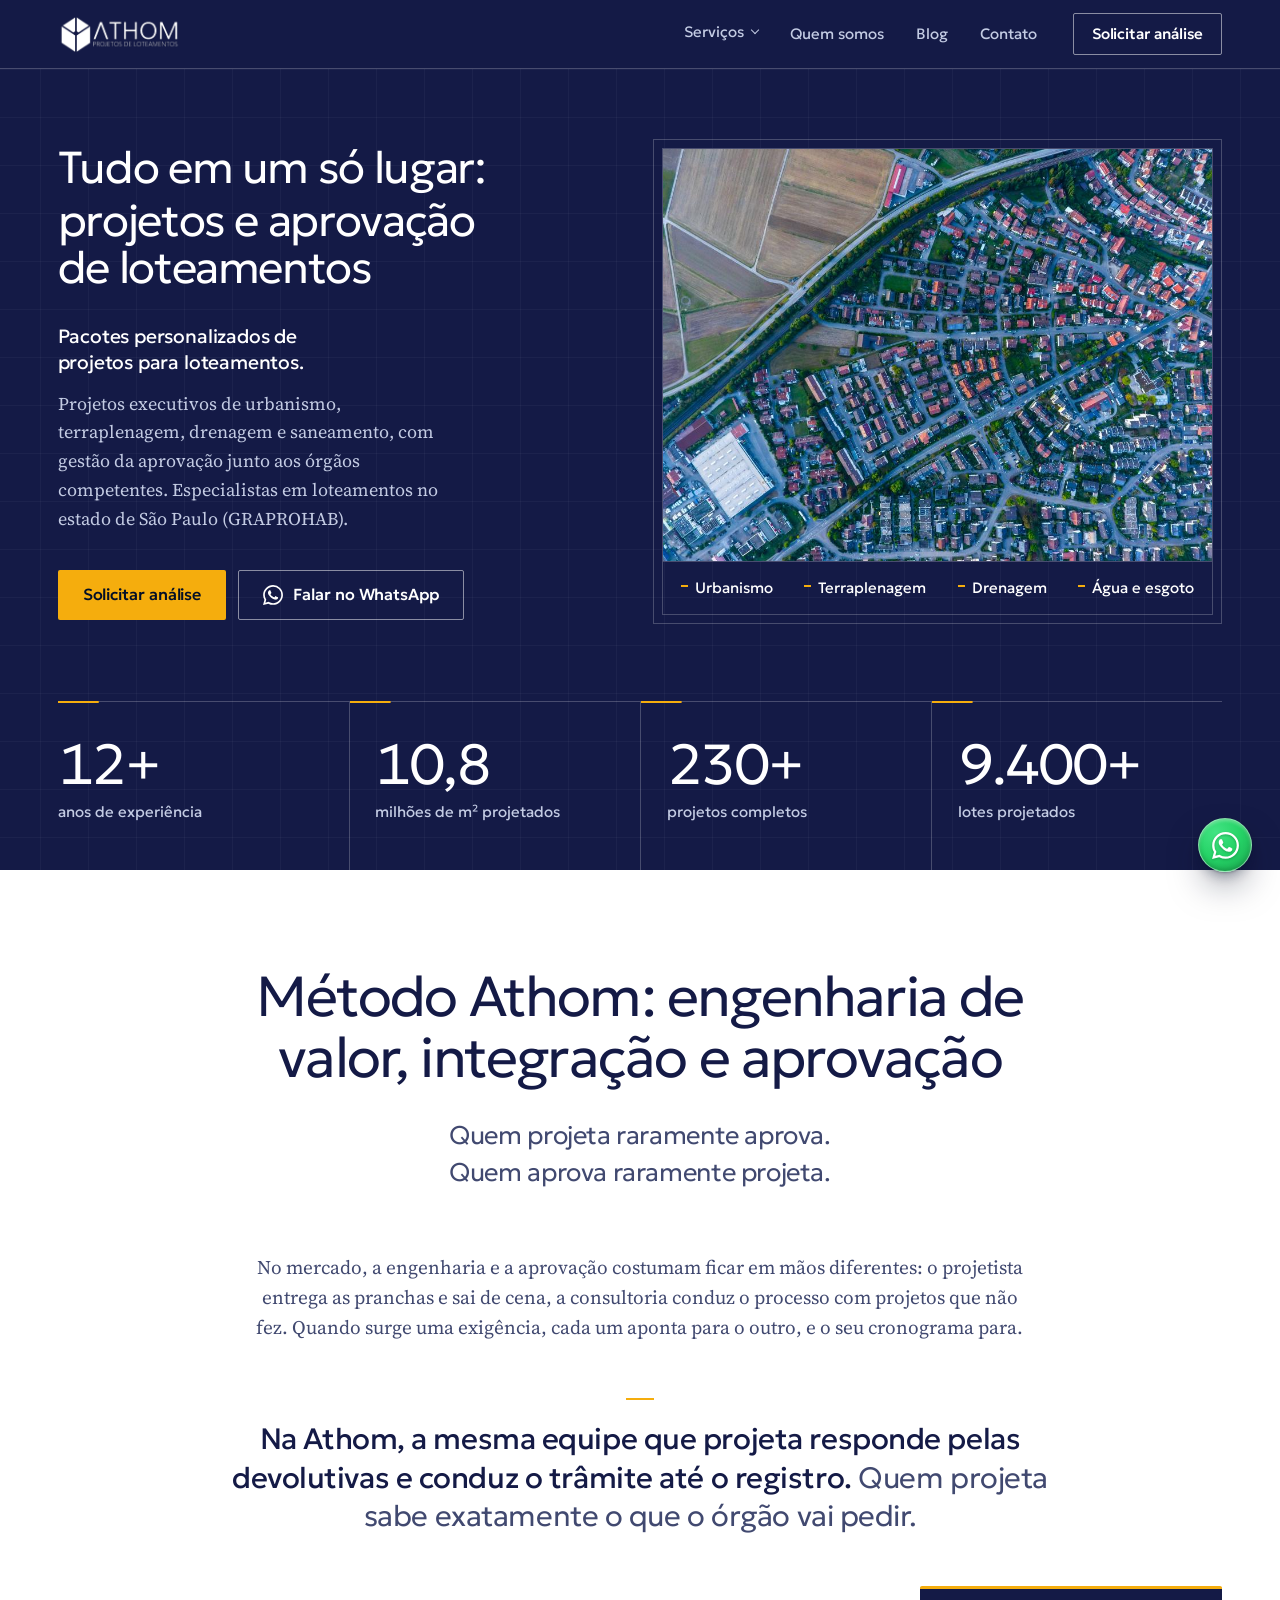
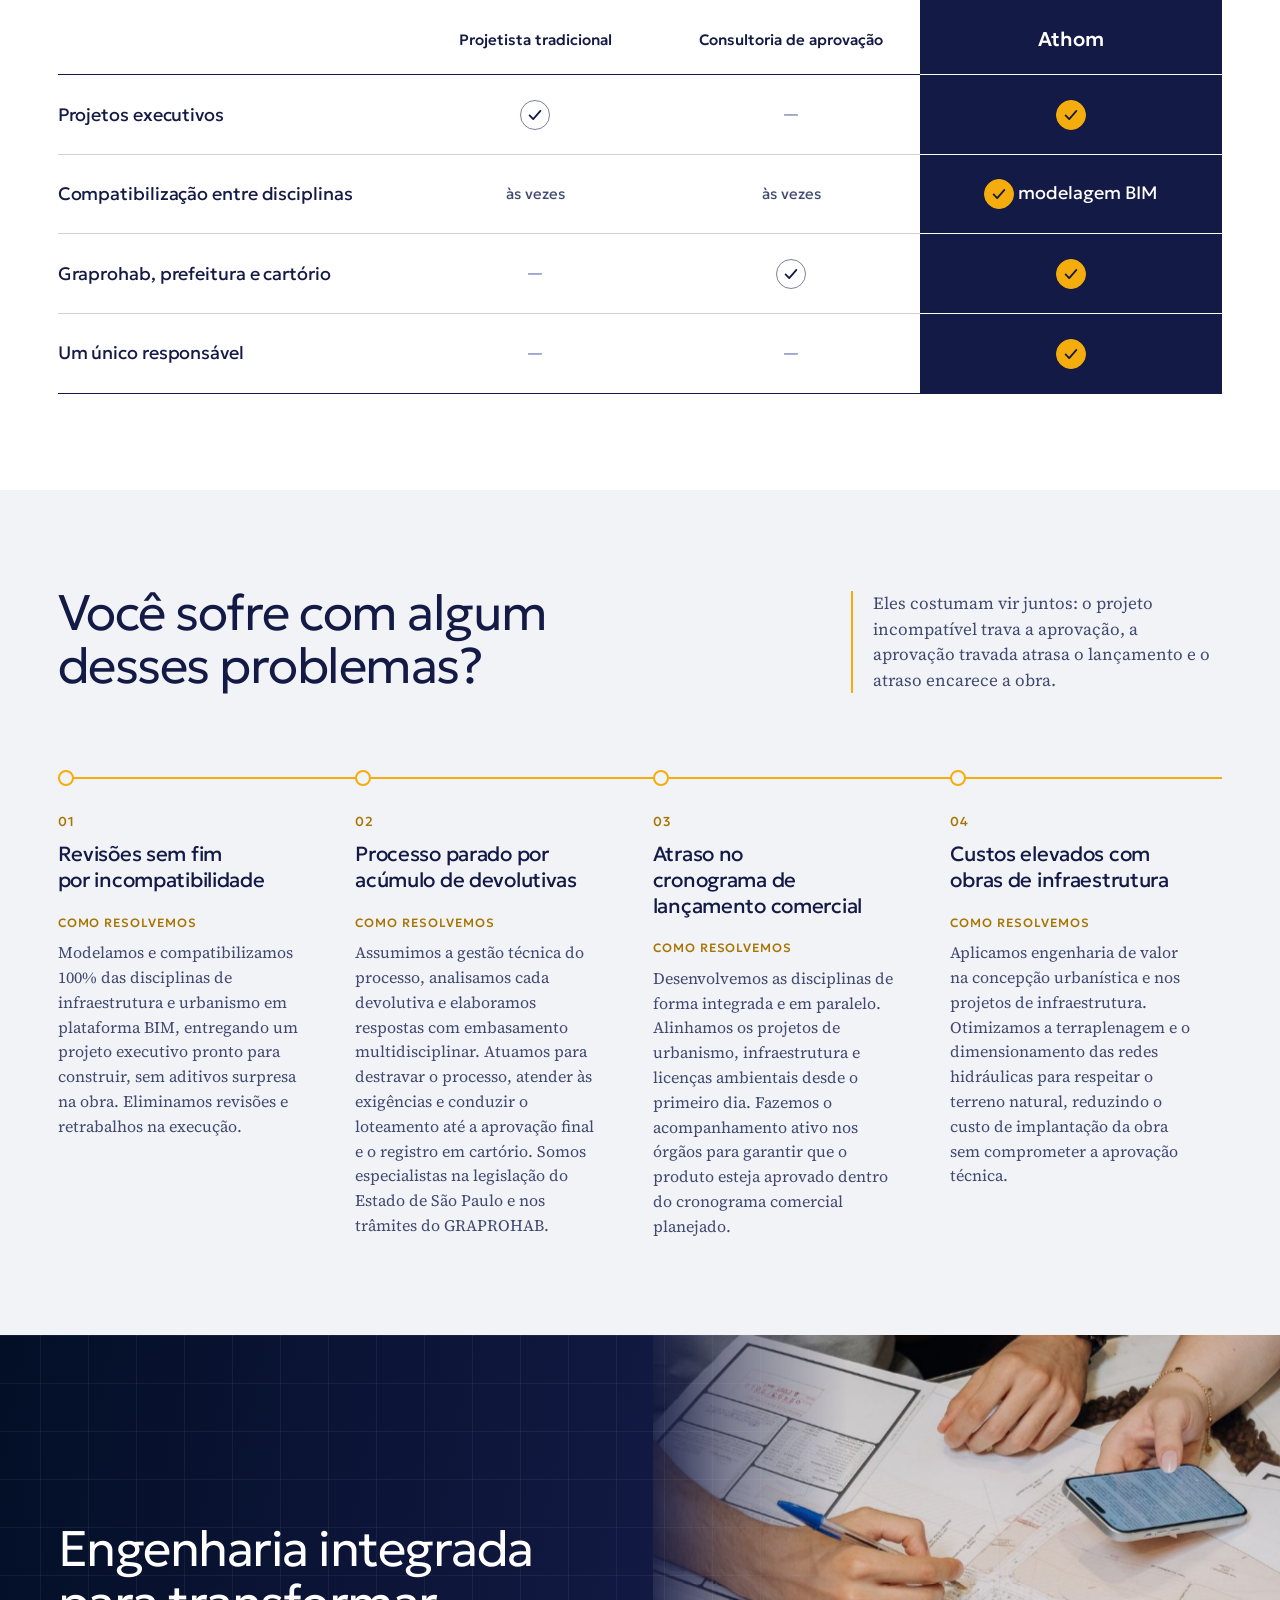
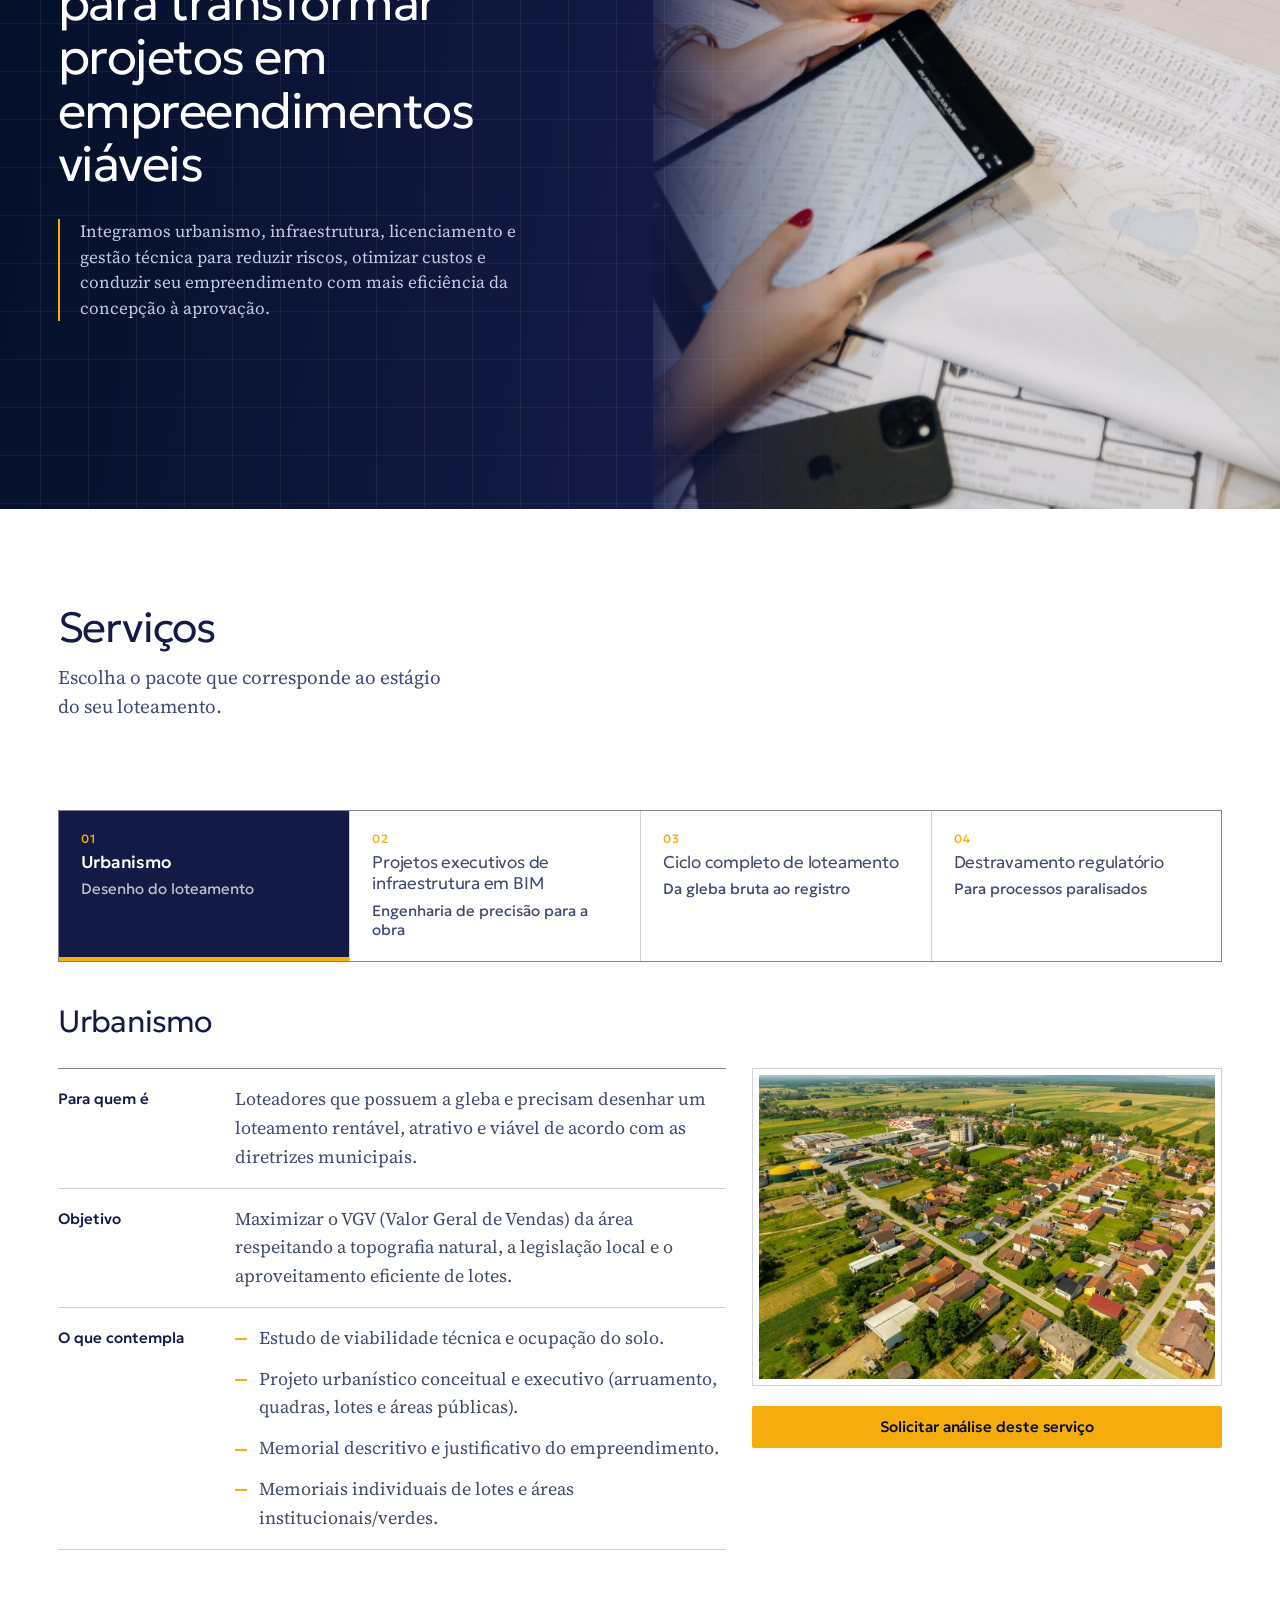
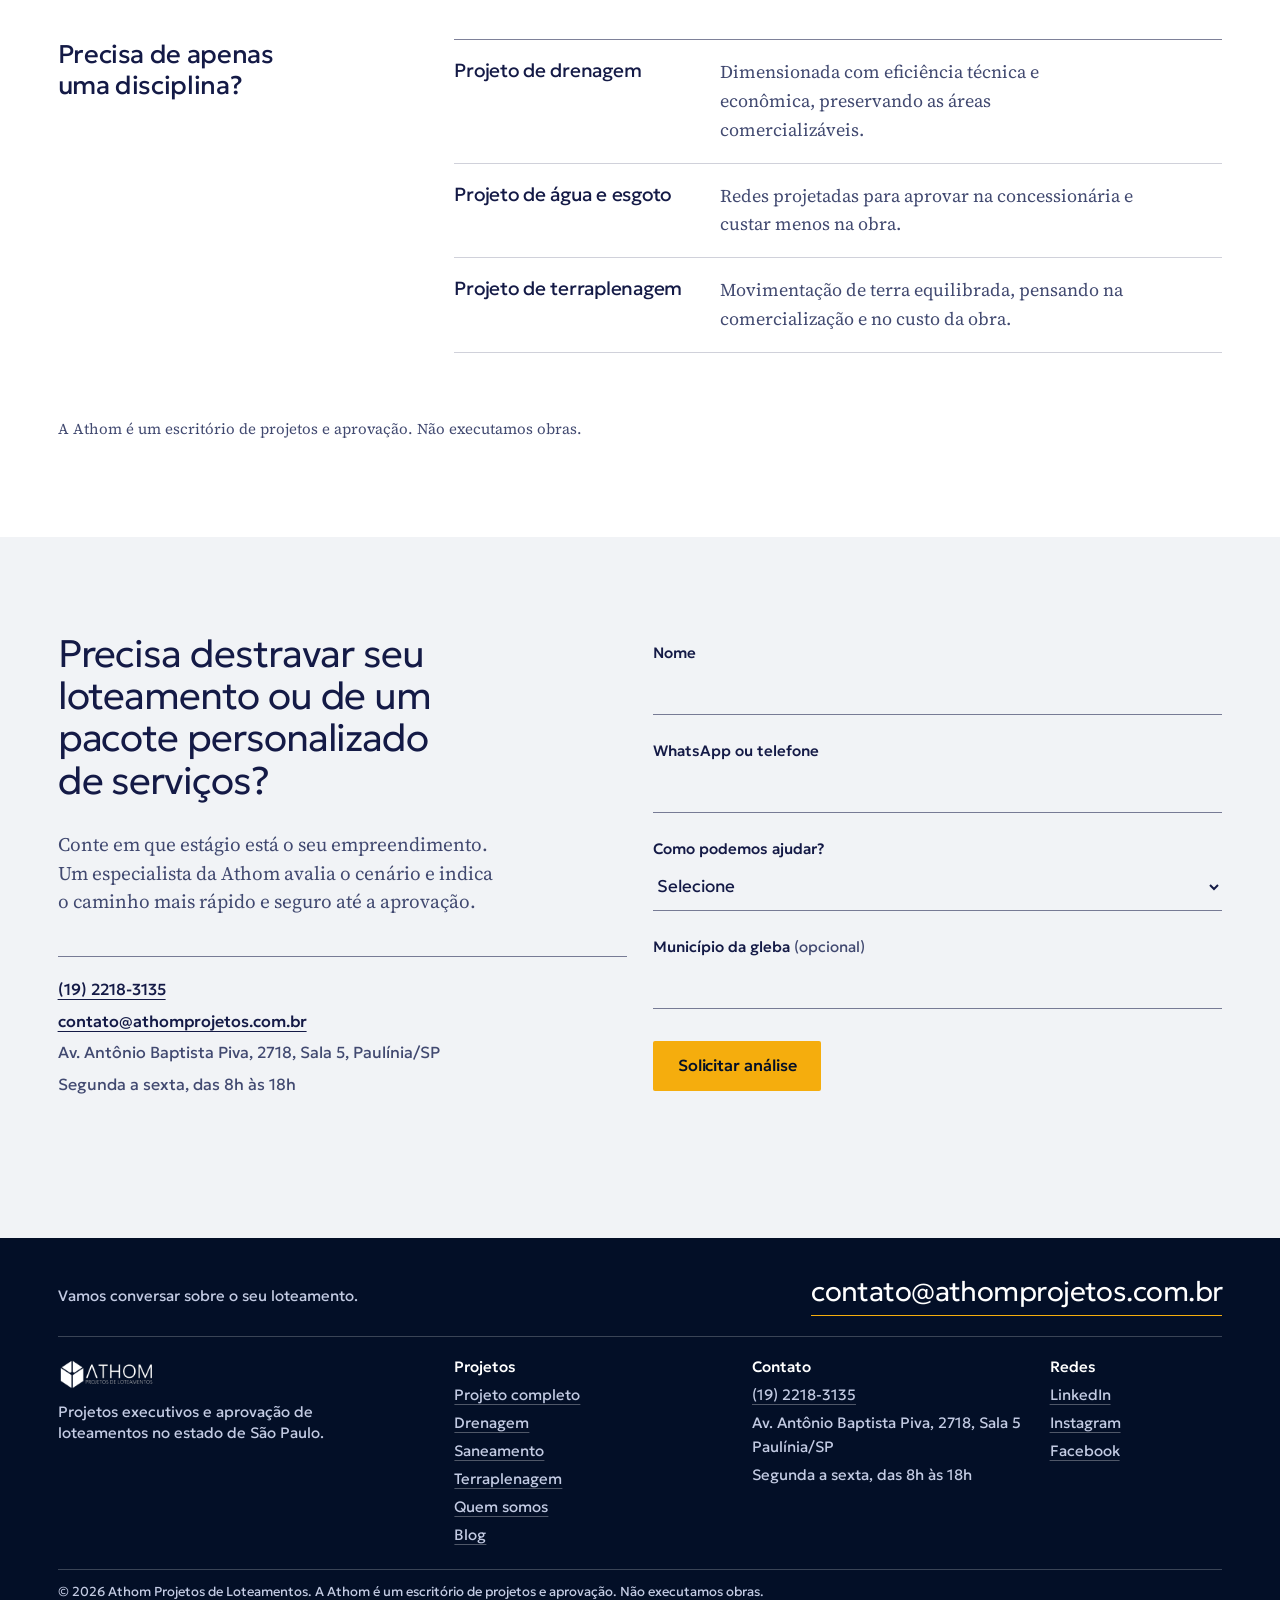
==== commit 42070879: "Ajustes pedidos pela cliente: serviços, quem somos e fotos - Serviços (home): abas em barra no topo," ====
--- a/index.html
+++ b/index.html
@@ -11,7 +11,7 @@
   <link rel="preconnect" href="https://fonts.googleapis.com">
   <link rel="preconnect" href="https://fonts.gstatic.com" crossorigin>
   <link href="https://fonts.googleapis.com/css2?family=Archivo:wdth,wght@75..100,500..700&family=Geologica:wght@300;400;500;600&family=Source+Serif+4:opsz,wght@8..60,400;8..60,600&display=swap" rel="stylesheet">
-  <link rel="stylesheet" href="css/styles.css?v=20261021g">
+  <link rel="stylesheet" href="css/styles.css?v=20261023g">
   <script>
     /* liga o movimento antes da primeira pintura; se js/motion.js não carregar em 3 s, a página volta ao estado estático */
     if (!matchMedia('(prefers-reduced-motion: reduce)').matches && 'IntersectionObserver' in window) {
@@ -98,8 +98,8 @@
 
         <figure class="hero__plan hero__plan--photo">
           <div class="hero__plan-art">
-            <img src="assets/img/equipe-grupo-trabalho.jpg" width="1440" height="1080"
-                 alt="Bruno, Carla e Carolina, equipe da Athom, sentados à mesa de trabalho com plantas de loteamento, tablet e notebook">
+            <img src="assets/img/servicos/loteamento-aereo.jpg" width="960" height="720"
+                 alt="Vista aérea de cima de um bairro planejado, com quadras, lotes e ruas avançando sobre áreas de plantio">
           </div>
           <figcaption class="plan-controls plan-controls--static">
             <ul class="layers">
@@ -203,9 +203,8 @@
     </section>
 
     <!-- ============ Travas ============ -->
-    <!-- dois atos: primeiro as quatro travas, como uma cadeia em que uma derruba a seguinte;
-         depois a equipe como a solução, na faixa azul -->
-    <section class="section section--paper section--flush-bottom" id="travas" aria-labelledby="travas-title">
+    <!-- as quatro travas, como uma cadeia em que uma derruba a seguinte -->
+    <section class="section section--paper" id="travas" aria-labelledby="travas-title">
       <div class="container">
         <!-- ato 1: a dor -->
         <div class="travas__ask">
@@ -237,63 +236,62 @@
             <p>Aplicamos engenharia de valor na concepção urbanística e nos projetos de infraestrutura. Otimizamos a terraplenagem e o dimensionamento das redes hidráulicas para respeitar o terreno natural, reduzindo o custo de implantação da obra sem comprometer a aprovação técnica.</p>
           </li>
         </ol>
-
-        <!-- o fio desce do papel para a faixa: a virada da dor para a resposta -->
-        <div class="travas__turn" aria-hidden="true"></div>
-
-        <!-- ato 2: a equipe como a solução, em faixa azul; o texto à esquerda, a equipe à direita,
-             no estúdio que se dissolve no azul -->
+      </div>
+    </section>
+
+    <!-- ============ Engenharia integrada ============ -->
+    <!-- logo depois das travas, como a resposta a elas: o texto à esquerda e, à direita,
+         mãos sobre as pranchas, dissolvendo-se no azul -->
+    <section class="integrada" id="integrada" aria-labelledby="integrada-title">
+      <div class="container">
         <div class="travas__screen">
           <div class="travas__head">
-            <h2>Engenharia integrada para transformar projetos em empreendimentos viáveis</h2>
+            <h2 id="integrada-title">Engenharia integrada para transformar projetos em empreendimentos viáveis</h2>
             <p class="lead">Integramos urbanismo, infraestrutura, licenciamento e gestão técnica para reduzir riscos, otimizar custos e conduzir seu empreendimento com mais eficiência da concepção à aprovação.</p>
           </div>
 
           <figure class="travas__team">
-            <img src="assets/img/equipe-estudio-vertical.jpg" width="1400" height="2100" loading="lazy"
-                 alt="Carla, Bruno e Carolina, a equipe da Athom, em pé lado a lado num estúdio de fundo cinza">
+            <img src="assets/img/maos-prancha.jpg" width="1800" height="1200" loading="lazy"
+                 alt="Mãos da equipe da Athom sobre pranchas de loteamento, uma delas marcando o projeto num tablet">
           </figure>
         </div>
       </div>
     </section>
+
 
     <!-- ============ Serviços ============ -->
     <section class="section section--white" id="servicos" aria-labelledby="servicos-title">
       <div class="container">
         <header class="grid services__head">
           <h2 id="servicos-title">Serviços</h2>
-          <p class="lead">Do desenho urbanístico ao registro em cartório. Escolha o pacote que corresponde ao estágio do seu loteamento.</p>
+          <p class="lead">Escolha o pacote que corresponde ao estágio do seu loteamento.</p>
         </header>
 
         <div class="services grid" data-tabs>
           <div class="services__nav">
-          <div class="tablist" role="tablist" aria-label="Serviços da Athom" aria-orientation="vertical">
+          <div class="tablist" role="tablist" aria-label="Serviços da Athom">
             <button class="tab" role="tab" id="tab-urbanismo" aria-controls="panel-urbanismo" aria-selected="true" data-service="Urbanismo" data-key="urbanismo">
+              <span class="tab__num">01</span>
               <span class="tab__name">Urbanismo</span>
               <span class="tab__hint">Desenho do loteamento</span>
             </button>
             <button class="tab" role="tab" id="tab-infra" aria-controls="panel-infra" aria-selected="false" tabindex="-1" data-service="Projetos executivos de infraestrutura em BIM" data-key="infra">
+              <span class="tab__num">02</span>
               <span class="tab__name">Projetos executivos de infraestrutura em BIM</span>
               <span class="tab__hint">Engenharia de precisão para a obra</span>
             </button>
             <button class="tab" role="tab" id="tab-ciclo" aria-controls="panel-ciclo" aria-selected="false" tabindex="-1" data-service="Ciclo completo de loteamento" data-key="ciclo">
+              <span class="tab__num">03</span>
               <span class="tab__name">Ciclo completo de loteamento</span>
               <span class="tab__hint">Da gleba bruta ao registro</span>
             </button>
             <button class="tab" role="tab" id="tab-destrave" aria-controls="panel-destrave" aria-selected="false" tabindex="-1" data-service="Destravamento regulatório" data-key="destrave">
+              <span class="tab__num">04</span>
               <span class="tab__name">Destravamento regulatório</span>
               <span class="tab__hint">Para processos paralisados</span>
             </button>
           </div>
 
-            <figure class="service-figure" aria-hidden="true">
-              <div class="service-figure__art">
-                <img class="service-photo service-photo--urbanismo" src="assets/img/servicos/urb-loteamento.jpg" width="1200" height="899" loading="lazy" alt="">
-                <img class="service-photo service-photo--infra" src="assets/img/servicos/bim-corte-rua.svg" width="1200" height="900" loading="lazy" alt="">
-                <img class="service-photo service-photo--ciclo" src="assets/img/servicos/ciclo-bairro.jpg" width="1200" height="900" loading="lazy" alt="">
-                <img class="service-photo service-photo--destrave" src="assets/img/servicos/destrave-equipe.jpg" width="1200" height="800" loading="lazy" alt="">
-              </div>
-            </figure>
           </div>
 
           <div class="tabpanels">
@@ -318,7 +316,6 @@
                     </ul>
                   </div>
                 </div>
-                <a class="btn btn--primary btn--sm" href="#contato" data-pick-service="urbanismo">Solicitar análise deste serviço</a>
               </div>
 
               <div class="tabpanel" role="tabpanel" id="panel-infra" aria-labelledby="tab-infra" tabindex="0" hidden>
@@ -342,7 +339,6 @@
                     </ul>
                   </div>
                 </div>
-                <a class="btn btn--primary btn--sm" href="#contato" data-pick-service="infra">Solicitar análise deste serviço</a>
               </div>
 
               <div class="tabpanel" role="tabpanel" id="panel-ciclo" aria-labelledby="tab-ciclo" tabindex="0" hidden>
@@ -366,7 +362,6 @@
                     </ul>
                   </div>
                 </div>
-                <a class="btn btn--primary btn--sm" href="#contato" data-pick-service="ciclo">Solicitar análise deste serviço</a>
               </div>
 
               <div class="tabpanel" role="tabpanel" id="panel-destrave" aria-labelledby="tab-destrave" tabindex="0" hidden>
@@ -389,8 +384,19 @@
                     </ul>
                   </div>
                 </div>
-                <a class="btn btn--primary btn--sm" href="#contato" data-pick-service="destrave">Solicitar análise deste serviço</a>
               </div>
+          </div>
+
+          <div class="services__aside">
+            <figure class="service-figure" aria-hidden="true">
+                <div class="service-figure__art">
+                  <img class="service-photo service-photo--urbanismo" src="assets/img/servicos/urb-loteamento.jpg" width="1200" height="899" loading="lazy" alt="">
+                  <img class="service-photo service-photo--infra" src="assets/img/servicos/bim-corte-rua.svg" width="1200" height="900" loading="lazy" alt="">
+                  <img class="service-photo service-photo--ciclo" src="assets/img/servicos/ciclo-bairro.jpg" width="1200" height="900" loading="lazy" alt="">
+                  <img class="service-photo service-photo--destrave" src="assets/img/servicos/destrave-equipe.jpg" width="1200" height="800" loading="lazy" alt="">
+                </div>
+            </figure>
+            <a class="btn btn--primary btn--sm" href="#contato" data-pick-service="urbanismo" data-service-cta>Solicitar análise deste serviço</a>
           </div>
         </div>
 
@@ -417,43 +423,6 @@
       </div>
     </section>
 
-    <!-- ============ Casos ============ -->
-    <section class="cases-section" id="casos" aria-labelledby="casos-title">
-      <figure class="cases-section__photo">
-        <img src="assets/img/aereo-retrato.jpg" width="840" height="1260" loading="lazy"
-             alt="Vista aérea de um loteamento com ruas e quadras ao pé de um morro coberto de mata">
-      </figure>
-
-      <div class="cases-section__content">
-        <header class="cases-section__head">
-          <h2 id="casos-title">Projetos em destaque</h2>
-        </header>
-
-        <ul class="cases">
-          <li class="case">
-            <h3>+50 novos lotes</h3>
-            <p>Redesenhamos a solução de drenagem e área permeável com base na legislação, melhorando o VGV.</p>
-            <p class="case__meta">Urbanismo e drenagem</p>
-          </li>
-          <li class="case">
-            <h3>Obra liberada após 45 dias parada</h3>
-            <p>Redes de água, esgoto e drenagem refeitas e compatibilizadas em 3D.</p>
-            <p class="case__meta">São José do Rio Preto/SP</p>
-          </li>
-          <li class="case">
-            <h3>Loteamento travado por um ano</h3>
-            <p>Após o método Athom, os resultados vieram já no primeiro mês.</p>
-            <p class="case__meta">Destravamento regulatório</p>
-          </li>
-          <li class="case">
-            <h3>Registro liberado</h3>
-            <p>10 meses de impasse no cartório resolvidos.</p>
-            <p class="case__meta">Monte Mor/SP</p>
-          </li>
-        </ul>
-      </div>
-    </section>
-
     <!-- ============ Blog (conteúdo vem do WordPress; oculta se a API falhar) ============ -->
     <section class="blog-home" id="blog" aria-labelledby="blog-title" hidden>
       <div class="bh-bg" aria-hidden="true"><div class="bh-bg__layer"></div><div class="bh-bg__layer"></div></div>
@@ -582,8 +551,8 @@
     </div>
   </footer>
 
-  <script src="js/main.js?v=20261021g"></script>
-  <script src="js/blog.js?v=20261021g" defer></script>
-  <script src="js/motion.js?v=20261021g" defer></script>
+  <script src="js/main.js?v=20261023g"></script>
+  <script src="js/blog.js?v=20261023g" defer></script>
+  <script src="js/motion.js?v=20261023g" defer></script>
 </body>
 </html>
--- a/css/styles.css
+++ b/css/styles.css
@@ -679,28 +679,42 @@
   .grid > * { grid-column: 1 / -1 !important; }
 }
 
-/* Método: uma única coluna de leitura, tudo no mesmo eixo à esquerda.
-   rótulo → frase de impacto → explicação → resposta da Athom → tabela (prova) */
+/* Método: uma única coluna de leitura, centrada no eixo da página.
+   título do método → frase de impacto como subtítulo → explicação
+   → resposta da Athom → tabela (prova, na largura toda) */
+
+.method__head,
+.method__body { text-align: center; }
 
 .method__title {
-  font-size: 1.0625rem;
-  font-weight: 500;
-  line-height: 1.35;
-  letter-spacing: -0.005em;
-}
-.statement {
-  margin-top: clamp(20px, 2.4vw, 32px);
-  font-family: var(--sans);
   font-size: var(--fs-statement);
   font-weight: 300;
   line-height: 1.08;
   letter-spacing: -0.032em;
+  text-wrap: balance;
+}
+.statement {
+  margin-top: clamp(20px, 2.4vw, 32px);
+  font-family: var(--sans);
+  font-size: clamp(1.25rem, 2vw, 1.75rem);
+  font-weight: 300;
+  line-height: 1.3;
+  letter-spacing: -0.015em;
+  color: var(--text-soft);
 }
 /* as duas frases têm o mesmo peso e o mesmo alinhamento: uma por linha */
 .statement span { display: block; text-wrap: balance; }
-.statement span + span { margin-top: 0.3em; }
+.statement span + span { margin-top: 0.15em; }
 
 .method__body { margin-top: clamp(40px, 5vw, 64px); }
+
+/* o diagnóstico do mercado em corpo de destaque */
+.method__problem p {
+  max-width: 40em;
+  margin-inline: auto;
+  font-size: var(--fs-lead);
+  line-height: 1.55;
+}
 
 /* a resposta da Athom é o fecho do argumento: escala maior, filete dourado,
    e desemboca direto na coluna da Athom da tabela */
@@ -710,11 +724,12 @@
   display: block;
   width: 28px;
   height: 2px;
-  margin-bottom: 20px;
+  margin: 0 auto 20px;
   background: var(--amber);
 }
 .method__answer p {
   max-width: 30em;
+  margin-inline: auto;
   font-family: var(--sans);
   font-size: clamp(1.375rem, 2.3vw, 2rem);
   font-weight: 300;
@@ -893,9 +908,9 @@
 
 /* Serviços: abas no eixo A, painel no eixo B */
 
-.services__head { row-gap: 20px; align-items: end; }
-.services__head h2 { grid-column: 1 / 5; }
-.services__head .lead { grid-column: 5 / 11; }
+.services__head { row-gap: 12px; }
+.services__head h2, .services__head .lead { grid-column: 1 / -1; }
+.services__head .lead { max-width: 40ch; }
 
 .services {
   margin-top: clamp(48px, 7vw, 96px);
@@ -1624,9 +1639,9 @@
   background-position: center top;
 }
 
-/* Método sobre branco: a afirmação ganha escala, o texto vai em azul suave e a
+/* Método sobre branco: o título do método ganha escala, o texto vai em azul suave e a
    tabela fica logo abaixo da resposta; a foto fecha a seção em largura total */
-#metodo .statement { font-size: clamp(2.5rem, 5vw, 4.5rem); }
+#metodo .method__title { font-size: clamp(2.25rem, 4.4vw, 3.75rem); }
 #metodo .prose p { color: var(--text-soft); }
 #metodo .prose strong { color: var(--text); }
 #metodo .table-wrap { margin-top: clamp(32px, 4vw, 56px); }
@@ -2708,18 +2723,21 @@
   .story__body { grid-row: auto; }
 }
 
-/* Travas, em dois atos. Ato 1, no papel: a pergunta e as quatro travas como
-   uma cadeia, ligadas por um fio dourado que se desenha ao rolar, cada uma
-   caindo na seguinte. Um fio desce do papel para a faixa. Ato 2, na faixa
-   azul de borda a borda: a resposta, numerada como as travas, e a equipe à
-   direita, num estúdio cinza que se dissolve na malha de prancha */
-#travas {
+/* Engenharia integrada, logo depois da tabela do método: faixa azul de borda a
+   borda, o texto à esquerda e as mãos sobre as pranchas à direita, dissolvendo-se
+   na malha. Depois, no papel, a pergunta e as quatro travas como uma cadeia,
+   ligadas por um fio dourado que se desenha ao rolar, cada uma caindo na seguinte */
+/* a faixa: marinho com a malha de prancha de 48px, a do hero e da vitrine do blog */
+.integrada {
   --bleed: max(var(--gutter), calc((100vw - var(--container)) / 2));
-  --turn-h: clamp(112px, 12vw, 176px);
   overflow: hidden;
-}
-
-/* ---------- Ato 1: a dor ---------- */
+  background:
+    linear-gradient(rgba(255, 255, 255, 0.055) 1px, transparent 1px) center top / 48px 48px,
+    linear-gradient(90deg, rgba(255, 255, 255, 0.055) 1px, transparent 1px) center top / 48px 48px,
+    linear-gradient(100deg, var(--ink) 0%, var(--navy) 55%, #1d2663 100%);
+}
+
+/* ---------- As travas ---------- */
 .travas__ask {
   display: grid;
   grid-template-columns: repeat(12, minmax(0, 1fr));
@@ -2727,15 +2745,12 @@
   row-gap: 20px;
   align-items: end;
 }
-/* mesma grotesca afiada do título da faixa: os dois atos falam com a mesma voz */
+/* a mesma voz dos títulos do hero e do método: a Geologica leve, entrelinha e espaçamento iguais */
 .travas__ask-title,
 .travas__head h2 {
-  font-family: "Archivo", var(--sans);
-  font-stretch: 90%;
-  font-weight: 600;
   font-size: clamp(2.125rem, 3.9vw, 3.5rem);
-  line-height: 1.04;
-  letter-spacing: -0.022em;
+  line-height: 1.08;
+  letter-spacing: -0.03em;
 }
 .travas__ask-title { grid-column: 1 / 8; max-width: 16ch; color: var(--navy); }
 .travas__ask .lead {
@@ -2820,20 +2835,7 @@
   color: #a87400; /* dourado escurecido: legível sobre o papel */
 }
 
-/* o fio que desce do papel e entra na faixa, na mesma linha do filete da lead */
-.travas__turn {
-  position: relative;
-  z-index: 2;
-  width: 2px;
-  height: var(--turn-h);
-  margin: clamp(48px, 6vw, 88px) 0 calc(-1 * var(--turn-h) / 2);
-  background: linear-gradient(var(--amber), var(--amber));
-  transform-origin: top center;
-}
-
-/* ---------- Ato 2: a equipe como a solução ---------- */
-/* depois das quatro travas, a faixa azul: o texto à esquerda, onde o fio
-   chega, e a equipe à direita, num estúdio cinza que se dissolve na malha */
+/* ---------- Engenharia integrada: o texto à esquerda, as mãos à direita ---------- */
 .travas__screen {
   position: relative;
   isolation: isolate;
@@ -2841,25 +2843,9 @@
   grid-template-columns: repeat(12, minmax(0, 1fr));
   column-gap: var(--col-gap);
   align-items: center;
-  min-height: min(92svh, 880px);
-  padding-block: calc(var(--turn-h) / 2 + clamp(32px, 4vw, 56px)) var(--section-y);
+  min-height: min(86svh, 820px);
+  padding-block: var(--section-y);
   color: var(--on-dark);
-}
-/* a faixa: marinho com a malha de prancha de 48px, a do hero e da vitrine do blog */
-.travas__screen::before {
-  content: "";
-  position: absolute;
-  z-index: -1;
-  top: 0;
-  bottom: 0;
-  left: 50%;
-  width: 100vw;
-  margin-left: -50vw;
-  pointer-events: none;
-  background:
-    linear-gradient(rgba(255, 255, 255, 0.055) 1px, transparent 1px) center top / 48px 48px,
-    linear-gradient(90deg, rgba(255, 255, 255, 0.055) 1px, transparent 1px) center top / 48px 48px,
-    linear-gradient(100deg, var(--ink) 0%, var(--navy) 55%, #1d2663 100%);
 }
 
 .travas__head { grid-column: 1 / 7; grid-row: 1; position: relative; z-index: 1; }
@@ -2873,52 +2859,28 @@
   color: var(--on-dark-soft);
 }
 
-/* retrato da equipe: do topo à base da faixa e até a borda direita da tela.
-   A figura em si é transparente (a malha azul aparece através dela); o
-   estúdio cinza (::before) acompanha a foto, só um pouco mais largo que ela,
-   e se apaga para a esquerda: o azul chega quase nas pessoas, sem cobrir */
+/* mãos sobre as pranchas: do topo à base da faixa e até a borda direita da tela.
+   Absoluta, a altura da faixa vem do texto; a foto se apaga para a esquerda,
+   e o azul chega até a prancha sem cortar o texto */
 .travas__team {
-  --img-h: min(calc(100cqh - 64px), calc(var(--w, 78cqw) * 1.5), 1050px);
-  grid-column: 6 / 13;
+  grid-column: 7 / 13;
   grid-row: 1;
   position: relative;
   align-self: stretch;
-  margin: calc(-1 * (var(--turn-h) / 2 + clamp(32px, 4vw, 56px))) calc(-1 * var(--bleed)) calc(-1 * var(--section-y)) 0;
+  margin: calc(-1 * var(--section-y)) calc(-1 * var(--bleed)) calc(-1 * var(--section-y)) 0;
   overflow: hidden;
-  container-type: size; /* a foto e o estúdio se medem pela figura (cqw/cqh) */
-}
-.travas__team::before {
-  content: "";
-  position: absolute;
-  top: 0;
-  right: 0;
-  bottom: 0;
-  width: calc(var(--img-h) * 2 / 3 + 170px);
-  background: linear-gradient(180deg, #4f4f52 0%, #434346 50%, #403f42 82%, #49474a 100%);
-  -webkit-mask-image: linear-gradient(to right, transparent 0, rgba(0, 0, 0, 0.18) 40px, rgba(0, 0, 0, 0.55) 90px, rgba(0, 0, 0, 0.88) 140px, #000 180px);
-  mask-image: linear-gradient(to right, transparent 0, rgba(0, 0, 0, 0.18) 40px, rgba(0, 0, 0, 0.55) 90px, rgba(0, 0, 0, 0.88) 140px, #000 180px);
-}
-/* absoluta: a altura da faixa vem do texto, não do retrato. Apoiada na base e
-   limitada pela altura (folga em cima das cabeças) e pela
-   largura (--w); acima das cabeças o estúdio continua */
+}
 .travas__team img {
   position: absolute;
-  right: 0;
-  bottom: 0;
+  inset: 0;
   display: block;
-  width: auto;
+  width: 100%;
+  height: 100%;
   max-width: none;
-  height: var(--img-h);
-  aspect-ratio: 2 / 3;
   object-fit: cover;
-  -webkit-mask-image:
-    linear-gradient(to right, transparent 0, #000 9%),
-    linear-gradient(to bottom, transparent 0, #000 9%);
-  -webkit-mask-composite: source-in;
-  mask-image:
-    linear-gradient(to right, transparent 0, #000 9%),
-    linear-gradient(to bottom, transparent 0, #000 9%);
-  mask-composite: intersect;
+  object-position: 38% 50%;
+  -webkit-mask-image: linear-gradient(to right, transparent 0, rgba(0, 0, 0, 0.55) 14%, #000 32%);
+  mask-image: linear-gradient(to right, transparent 0, rgba(0, 0, 0, 0.55) 14%, #000 32%);
 }
 
 /* ---------- Movimento (somente html.has-motion) ---------- */
@@ -2938,10 +2900,7 @@
 .has-motion .chain.is-in li::before { transform: none; }
 .has-motion .chain.is-in li > * { opacity: 1; transform: none; }
 
-.has-motion .travas__turn { transform: scaleY(0); transition: transform 1.1s cubic-bezier(0.6, 0, 0.3, 1); }
-.has-motion .travas__turn.is-in { transform: none; }
-
-/* a equipe assenta devagar e depois flutua com a rolagem */
+/* a foto assenta devagar e depois flutua com a rolagem */
 .has-motion .travas__team img {
   transform: translate3d(0, var(--py, 0px), 0) scale(1.16);
   transition: transform 2.4s var(--ease-out);
@@ -2953,10 +2912,6 @@
 /* ---------- Telas menores ---------- */
 @media (max-width: 1100px) {
   .chain h3 { font-size: 1.125rem; }
-}
-/* figura mais estreita: a foto encolhe para a Carla não entrar no degradê */
-@media (min-width: 901px) and (max-width: 1240px) {
-  .travas__team { --w: 70cqw; }
 }
 /* empilhado: a cadeia vira vertical, o fio corre pela lateral */
 @media (max-width: 900px) {
@@ -2975,13 +2930,11 @@
   .travas__head, .travas__team { grid-column: 1 / -1; grid-row: auto; }
   .travas__team {
     margin: 40px calc(-1 * var(--gutter)) 0;
-    aspect-ratio: 4 / 5;
-    max-height: 86svh;
-    -webkit-mask-image: linear-gradient(to bottom, transparent 4%, #000 18%, #000 80%, transparent 100%);
-    mask-image: linear-gradient(to bottom, transparent 4%, #000 18%, #000 80%, transparent 100%);
+    aspect-ratio: 4 / 3;
+    -webkit-mask-image: linear-gradient(to bottom, transparent 0, #000 22%);
+    mask-image: linear-gradient(to bottom, transparent 0, #000 22%);
   }
-  .travas__team::before { display: none; }
-  .travas__team img { top: 0; left: 0; width: 100%; height: 100%; aspect-ratio: auto; object-position: 50% 18%; -webkit-mask-image: none; mask-image: none; }
+  .travas__team img { object-position: 50% 50%; -webkit-mask-image: none; mask-image: none; }
 }
 
 /* números sozinhos numa seção (Terraplenagem): sem o vão que existia antes do caso */
@@ -3245,3 +3198,236 @@
 
 /* blog logo depois de "Projetos em destaque" (também escuro): filete separando as duas */
 .blog-home { border-top: 1px solid var(--line-dark); }
+
+/* WhatsApp flutuante (criado pelo main.js) */
+.wa-fab {
+  position: fixed;
+  right: clamp(16px, 2.5vw, 28px);
+  bottom: calc(clamp(16px, 2.5vw, 28px) + env(safe-area-inset-bottom, 0px));
+  z-index: 90;
+  display: flex;
+  border-radius: 50%;
+  text-decoration: none;
+  /* sombra em camadas: contato próximo + sombra longa, como se flutuasse */
+  box-shadow:
+    0 1px 2px rgba(3, 15, 39, 0.25),
+    0 6px 12px -2px rgba(3, 15, 39, 0.3),
+    0 18px 36px -8px rgba(3, 15, 39, 0.5);
+  animation: wa-fab-in 0.5s 0.6s cubic-bezier(0.2, 0.8, 0.2, 1) both;
+  transition: transform 0.25s ease, box-shadow 0.25s ease;
+}
+.wa-fab__disc {
+  display: grid;
+  place-items: center;
+  width: 54px;
+  height: 54px;
+  border: 1px solid rgba(255, 255, 255, 0.45);
+  border-radius: 50%;
+  background: radial-gradient(circle at 32% 25%, #42e383 0%, #25d366 48%, #19a14d 100%);
+  color: var(--white);
+  box-shadow: inset 0 -2px 4px rgba(0, 60, 25, 0.25), inset 0 2px 3px rgba(255, 255, 255, 0.3);
+}
+.wa-fab .icon { width: 27px; height: 27px; filter: drop-shadow(0 1px 1px rgba(0, 60, 25, 0.3)); }
+.wa-fab:hover {
+  transform: translateY(-3px);
+  box-shadow:
+    0 2px 3px rgba(3, 15, 39, 0.2),
+    0 10px 18px -4px rgba(3, 15, 39, 0.3),
+    0 26px 44px -10px rgba(3, 15, 39, 0.55);
+}
+.wa-fab:focus-visible { outline: 3px solid var(--amber); outline-offset: 3px; }
+/* pulso suave: um anel verde que se expande e some, com pausa entre os ciclos */
+.wa-fab::before {
+  content: "";
+  position: absolute;
+  inset: 0;
+  z-index: -1;
+  border-radius: 50%;
+  border: 1.5px solid rgba(37, 211, 102, 0.55);
+  pointer-events: none;
+  animation: wa-fab-pulse 3.2s 1.4s cubic-bezier(0.2, 0.6, 0.3, 1) infinite;
+  opacity: 0;
+}
+.wa-fab:hover::before { animation-play-state: paused; opacity: 0; }
+@keyframes wa-fab-pulse {
+  0% { transform: scale(1); opacity: 0.8; }
+  55%, 100% { transform: scale(1.55); opacity: 0; }
+}
+@keyframes wa-fab-in {
+  from { opacity: 0; transform: translateY(16px); }
+  to { opacity: 1; transform: none; }
+}
+@media (max-width: 600px) {
+  .wa-fab__disc { width: 50px; height: 50px; }
+}
+@media (prefers-reduced-motion: reduce) {
+  .wa-fab { animation: none; transition: none; }
+  .wa-fab::before { animation: none; }
+  .wa-fab:hover { transform: none; }
+}
+
+/* Serviços: abas em barra no topo (pedido da cliente), ficha à esquerda e foto à direita */
+.services__nav { grid-column: 1 / -1; }
+.tablist {
+  display: grid;
+  grid-template-columns: repeat(4, minmax(0, 1fr));
+  border: 1px solid var(--line-strong);
+}
+.tab {
+  justify-content: flex-start;
+  gap: 6px;
+  padding: 20px 22px 22px;
+  border: 0;
+  border-left: 1px solid var(--line);
+  transition: background-color 0.2s, color 0.2s;
+}
+.tab:first-child { border-left: 0; }
+.tab__num {
+  font-size: 0.75rem;
+  font-weight: 500;
+  letter-spacing: 0.08em;
+  color: var(--amber);
+}
+.tab__name { font-size: 1.0625rem; }
+.tab:hover .tab__name { transform: none; }
+.tab:hover { background: rgba(0, 0, 0, 0.03); }
+.tab[aria-selected="true"] { background: var(--navy); color: #fff; }
+.tab[aria-selected="true"] .tab__hint { color: rgba(255, 255, 255, 0.72); }
+.tab[aria-selected="true"]::before {
+  top: auto; left: 0; right: 0; bottom: 0;
+  width: auto; height: 4px;
+}
+.tab:focus-visible { outline-offset: -4px; }
+
+.tabpanels { grid-column: 1 / 8; }
+.services > .service-figure { grid-column: 8 / 13; margin-top: 0; position: sticky; top: 96px; }
+
+@media (max-width: 900px) {
+  .tablist { grid-template-columns: repeat(2, minmax(0, 1fr)); overflow: visible; }
+  .tab { flex: none; padding: 16px; border-left: 1px solid var(--line); border-top: 1px solid var(--line); }
+  .tab:nth-child(odd) { border-left: 0; }
+  .tab:nth-child(-n+2) { border-top: 0; }
+  .tabpanels, .services > .service-figure { grid-column: 1 / -1; position: static; }
+  .services > .service-figure { order: -1; }
+  .services__nav { order: -2; }
+}
+.tabpanel__grid { margin-bottom: 0; }
+.services > .services__aside { grid-column: 8 / 13; position: sticky; top: 96px; display: flex; flex-direction: column; gap: 20px; }
+.services__aside .service-figure { margin-top: 0; }
+.services__aside .btn { align-self: stretch; justify-content: center; text-align: center; }
+@media (max-width: 900px) {
+  .services > .services__aside { grid-column: 1 / -1; position: static; order: 1; }
+}
+
+/* casos clicáveis (Quem somos): o card inteiro é o link */
+.case { padding: 0; }
+.case__link {
+  display: flex;
+  flex-direction: column;
+  gap: 6px;
+  height: 100%;
+  padding-block: 16px 20px;
+  color: inherit;
+  text-decoration: none;
+}
+.case__link .case__meta { order: -1; }
+.case__more {
+  margin-top: auto;
+  padding-top: 8px;
+  font-family: var(--sans);
+  font-size: var(--fs-small);
+  font-weight: 500;
+  color: var(--amber);
+  transition: transform 0.25s var(--ease-out);
+}
+.case__link:hover h3 { text-decoration: underline; text-decoration-color: var(--amber); text-underline-offset: 0.18em; }
+.case__link:hover .case__more { transform: translateX(6px); }
+.case__link:focus-visible { outline-offset: 4px; }
+
+/* Quem somos, chamada antiga dentro do sistema de placas: mesma margem de papel,
+   cantos e textura dos Diferenciais; a foto fica na grade, nunca na borda da tela */
+.page-quem-somos .hero--page {
+  margin: var(--frame) var(--frame) 0;
+  padding-block: clamp(48px, 5.5vw, 84px);
+  border-radius: 4px;
+}
+.page-quem-somos .hero__inner { align-items: center; }
+.page-quem-somos .hero__copy { grid-column: 1 / 7; padding-right: 0; }
+.page-quem-somos .hero--page h1 { text-wrap: balance; }
+.page-quem-somos .hero__photo--full {
+  grid-column: 7 / 13;
+  align-self: center;
+  aspect-ratio: 4 / 3;
+  margin: 9px;
+  border-radius: 2px;
+}
+.page-quem-somos .hero__photo--full img { object-position: 50% 45%; }
+
+/* nossa história: no papel, foto com a altura do bloco de texto, alinhada ao título */
+.story-section { background: var(--paper); }
+.story__photo {
+  position: relative;
+  align-self: stretch;
+  min-height: 360px;
+  overflow: hidden;
+  border-radius: 4px;
+  background: var(--navy);
+}
+.story__photo img {
+  position: absolute;
+  inset: 0;
+  width: 100%; height: 100%;
+  object-fit: cover;
+  object-position: 50% 30%;
+}
+.story .section-title-sm { padding-top: 0; }
+
+@media (max-width: 960px) {
+  .page-quem-somos .hero__inner { row-gap: 32px; }
+  .page-quem-somos .hero__copy, .page-quem-somos .hero__photo--full { grid-column: 1 / -1; }
+  .page-quem-somos .hero__photo--full { margin: 9px; aspect-ratio: 3 / 2; }
+}
+@media (max-width: 900px) {
+  .story__photo { max-width: none; min-height: 0; aspect-ratio: 4 / 3; }
+}
+
+/* diferenciais com destaque à esquerda; "No que acreditamos" no lugar dos números */
+.diff--plate .diff__list li { padding: 18px 0; font-size: clamp(1.125rem, 1.5vw, 1.3125rem); line-height: 1.35; color: var(--on-dark); }
+.credos { grid-column: 7 / 13; grid-row: 1 / 3; }
+.credos__title {
+  padding-bottom: 14px;
+  font-family: var(--sans);
+  font-size: var(--fs-small);
+  font-weight: 500;
+  letter-spacing: 0.08em;
+  text-transform: uppercase;
+  color: var(--amber);
+}
+.page-quem-somos .beliefs--plate {
+  grid-template-columns: repeat(2, minmax(0, 1fr));
+  gap: 0 var(--col-gap);
+  margin-top: 0;
+}
+.page-quem-somos .beliefs--plate li {
+  padding: 22px 0 26px;
+  border: 0;
+  border-top: 1px solid var(--line-dark);
+  background: none;
+}
+.page-quem-somos .beliefs--plate li::before { left: 0; top: -1px; width: 32px; height: 2px; }
+.beliefs--plate h4 {
+  max-width: 18ch;
+  font-family: var(--sans);
+  font-size: clamp(1.125rem, 1.5vw, 1.375rem);
+  font-weight: 400;
+  line-height: 1.2;
+  letter-spacing: -0.016em;
+  color: var(--on-dark);
+}
+.beliefs--plate p { margin-top: 10px; font-size: 0.9375rem; line-height: 1.55; color: var(--on-dark-soft); }
+@media (max-width: 960px) {
+  .credos { grid-column: 1 / -1; grid-row: auto; margin-top: 16px; }
+}
+@media (max-width: 600px) {
+  .page-quem-somos .beliefs--plate { grid-template-columns: minmax(0, 1fr); }
+}
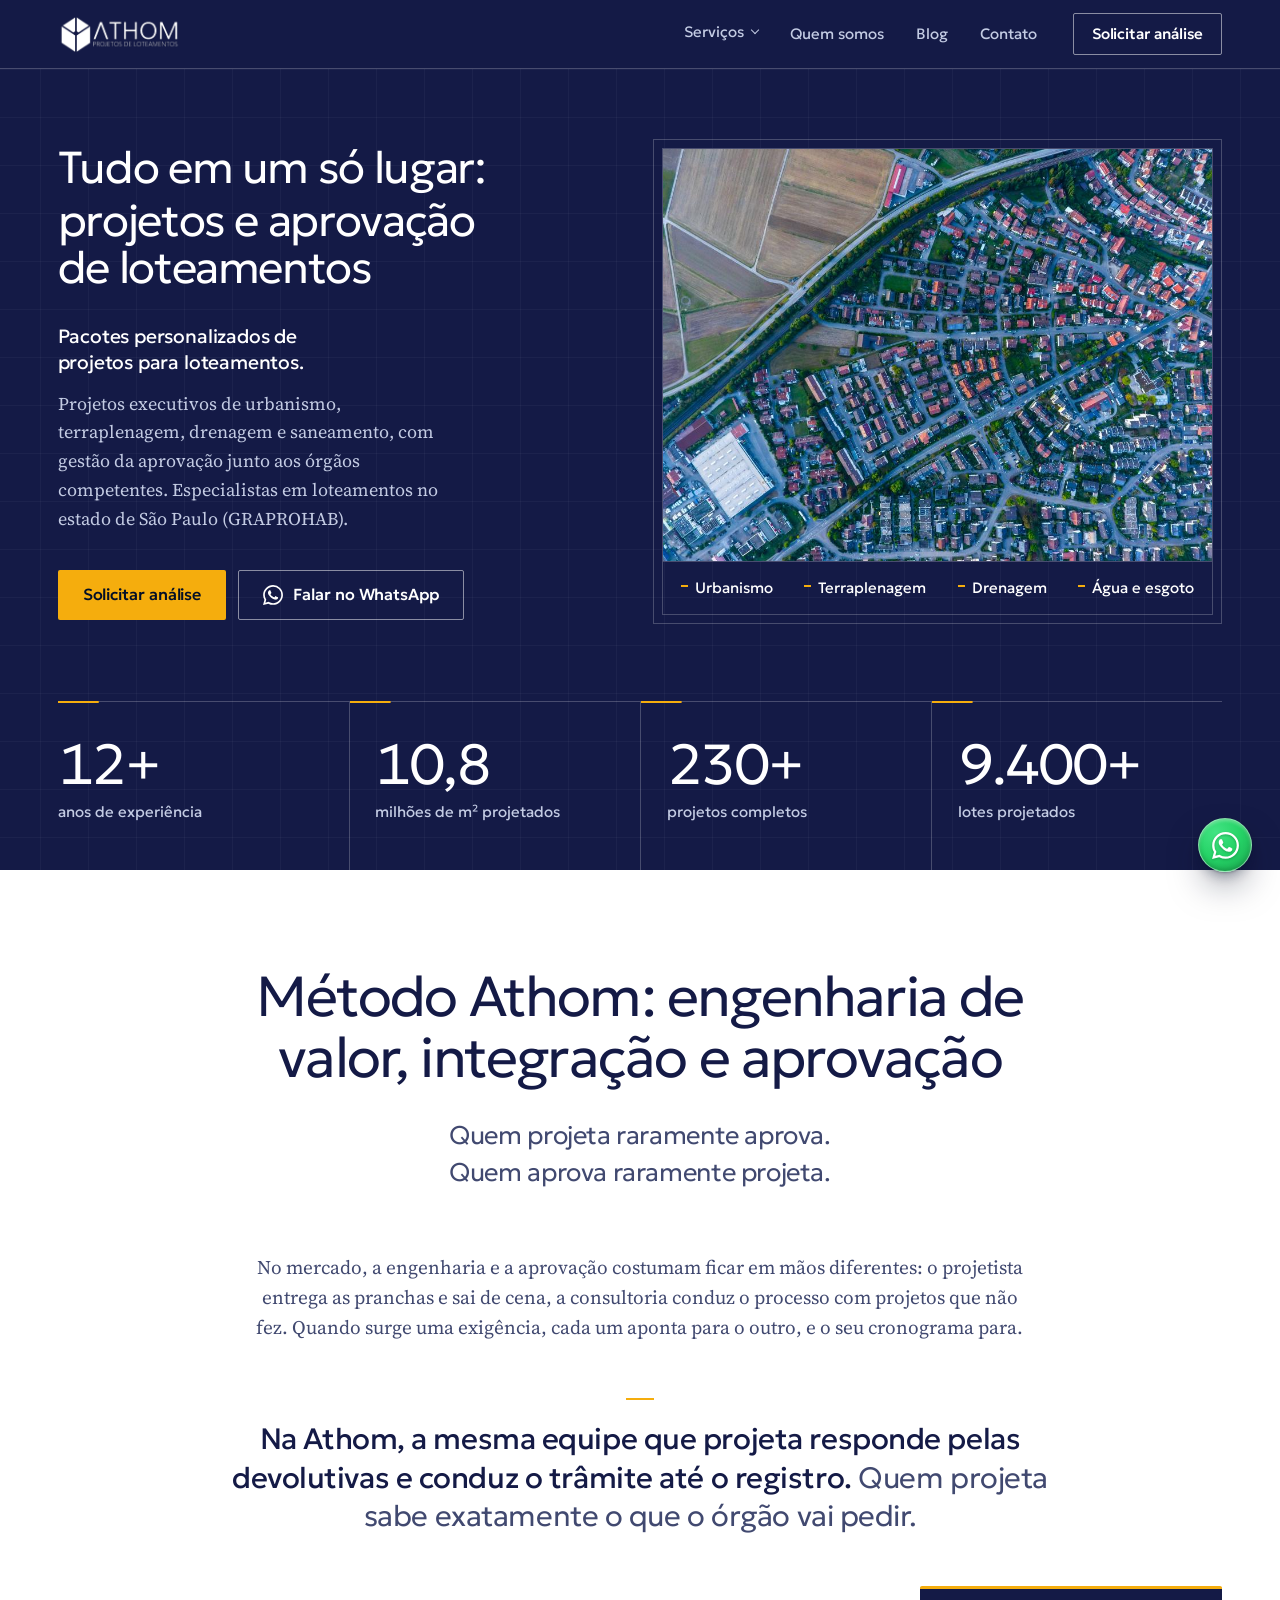
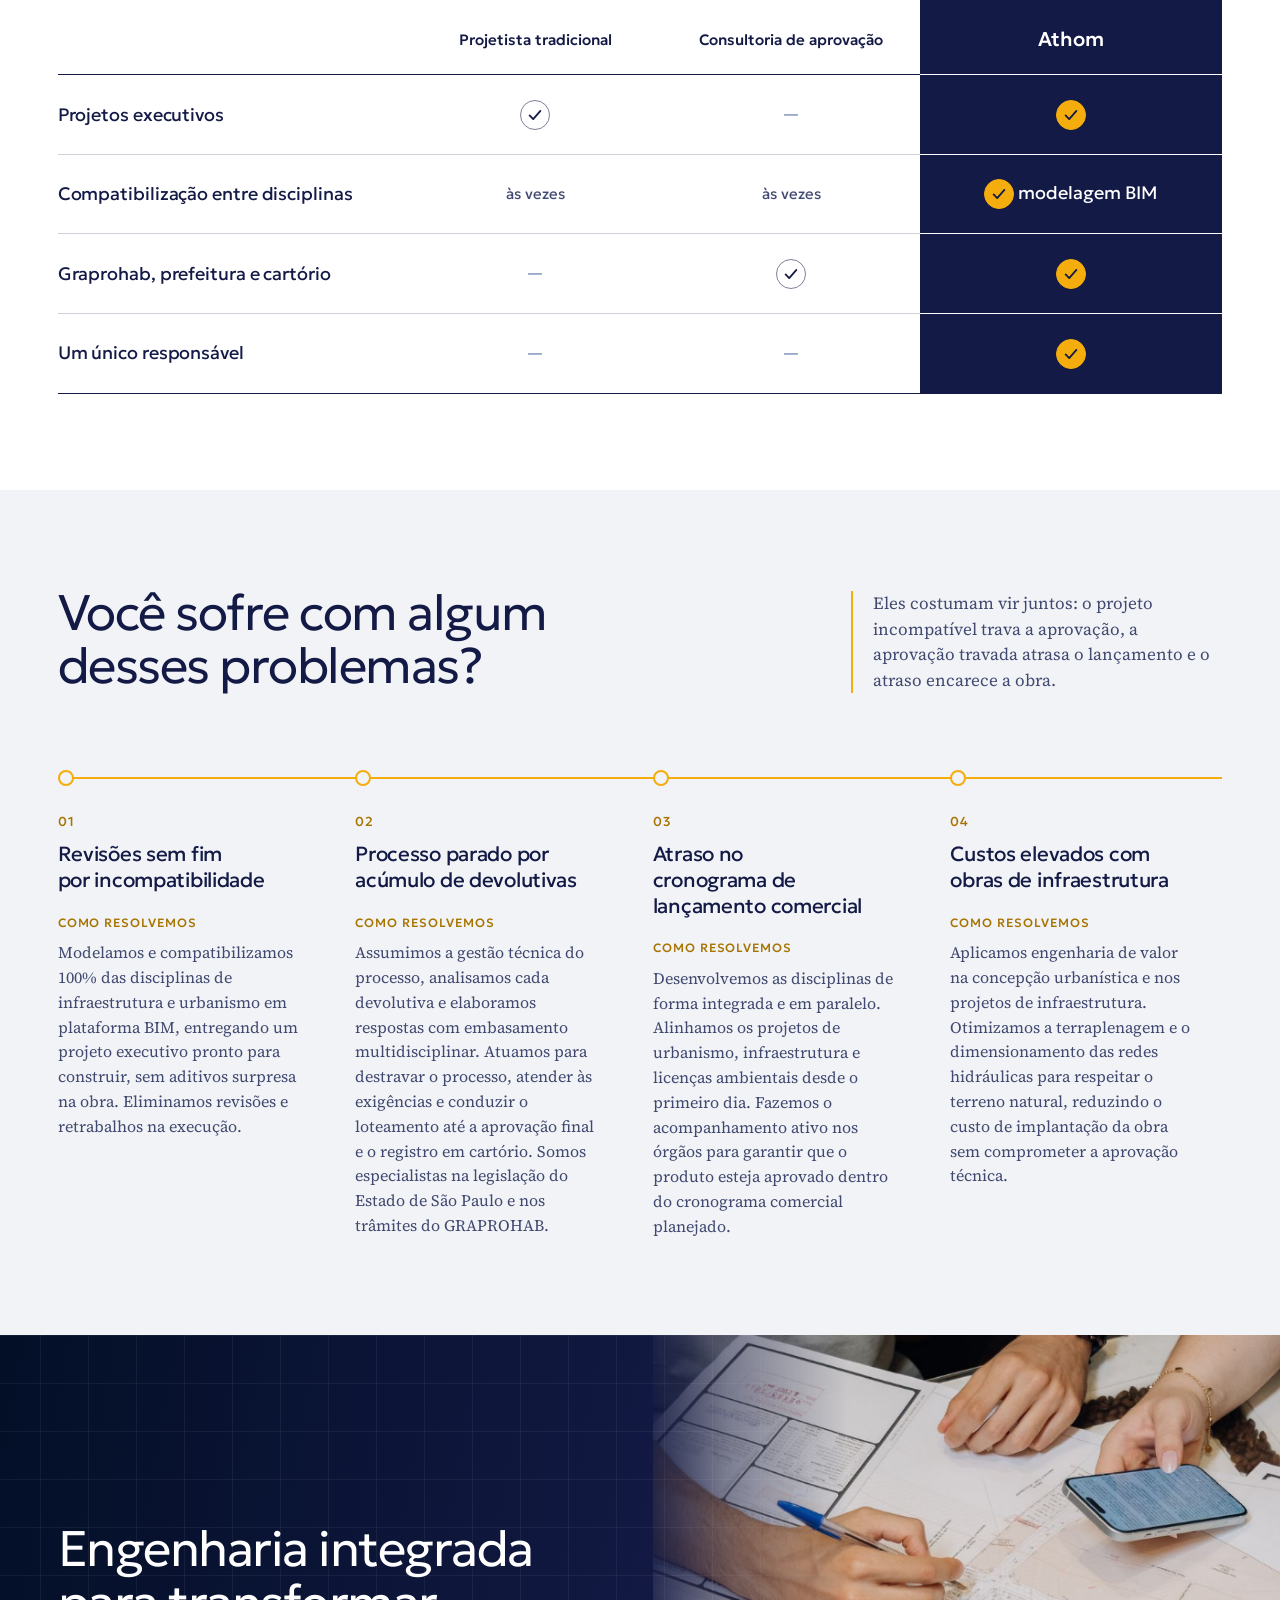
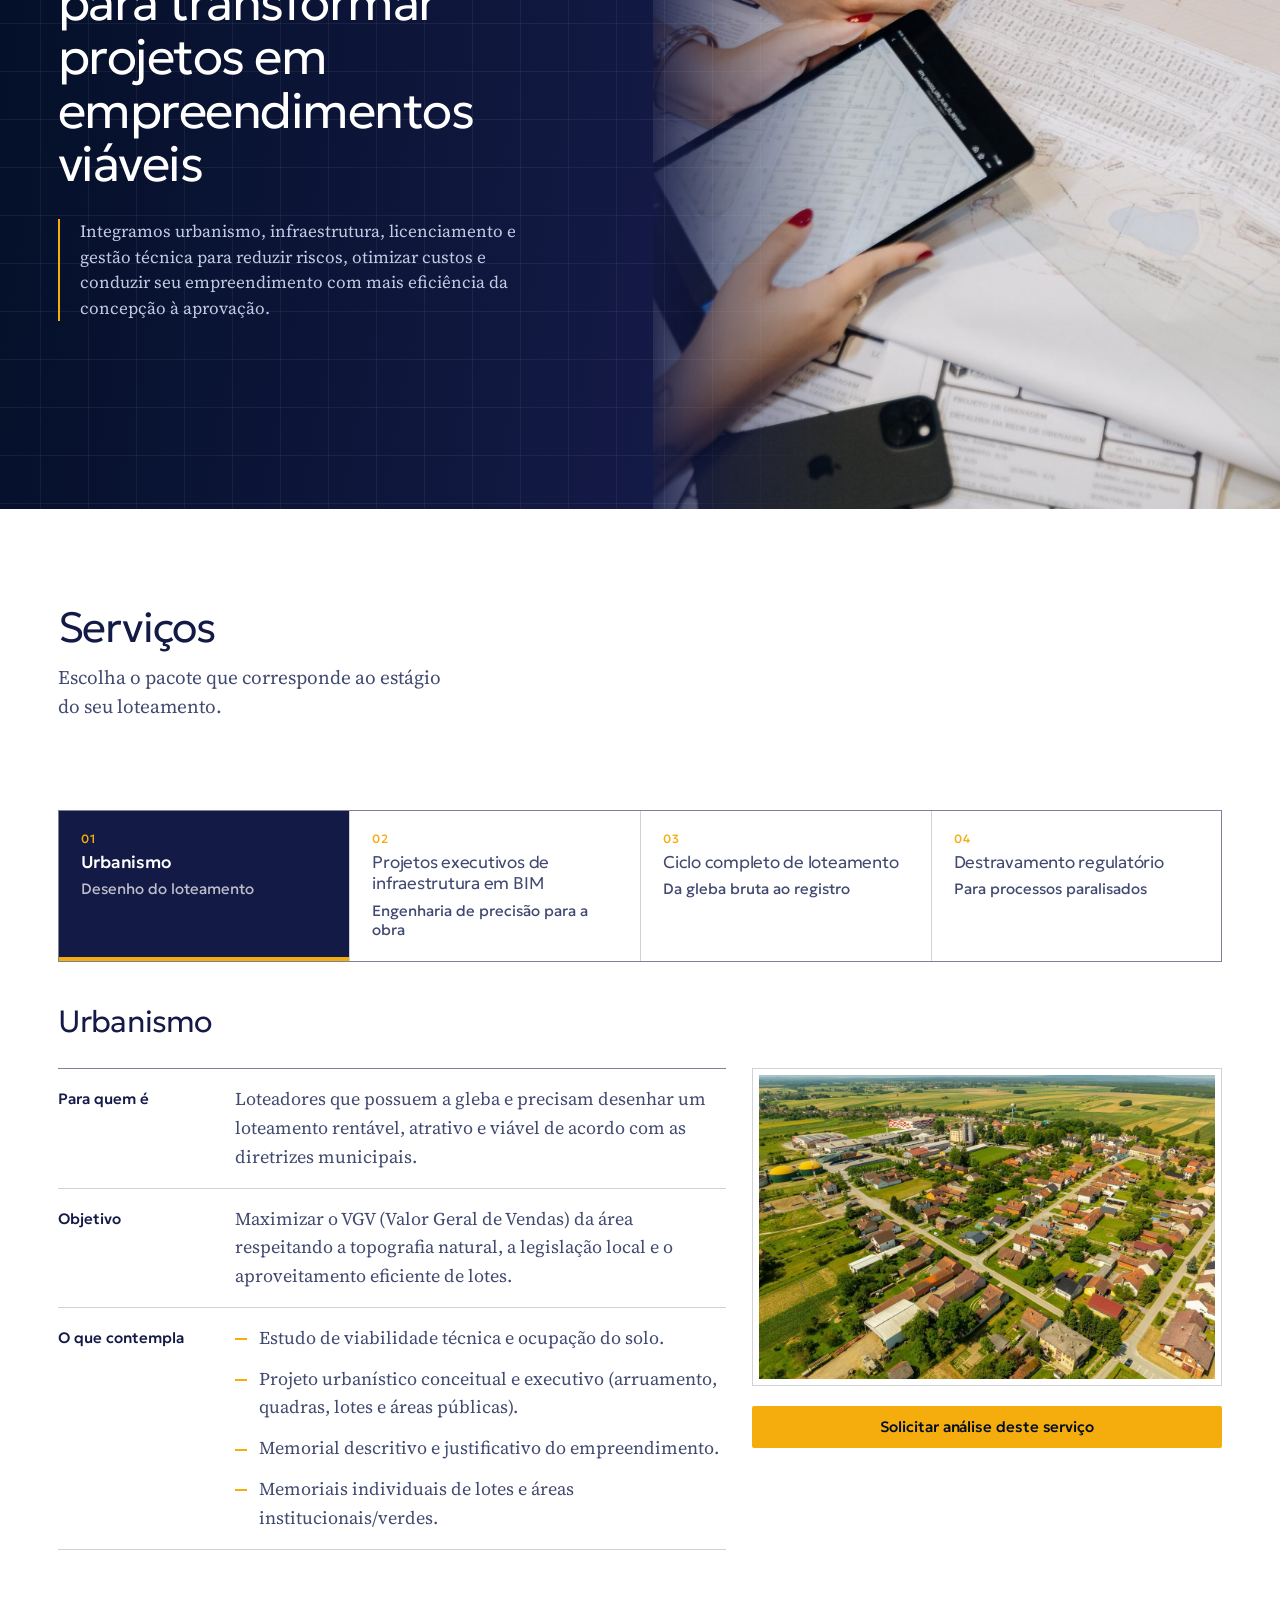
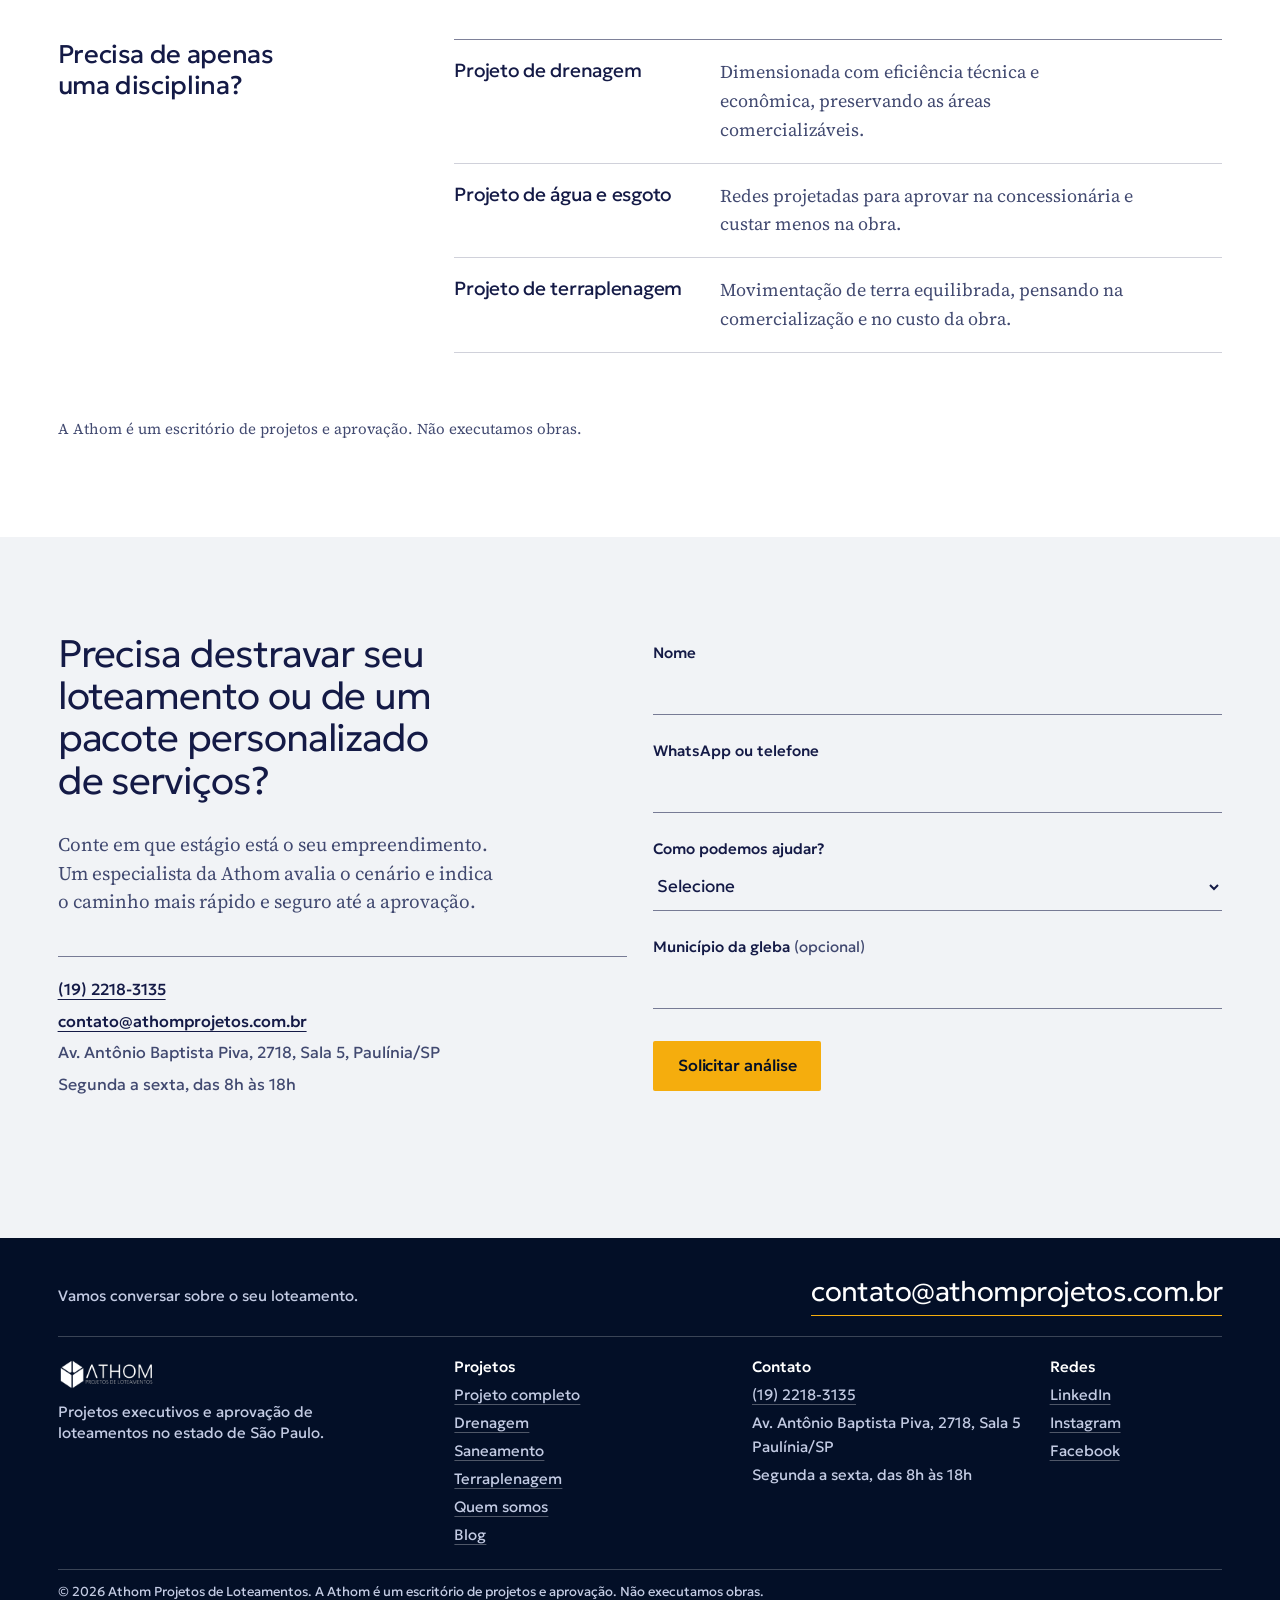
==== commit 10a21804: "Google Ads: tag do Google nas páginas e conversão no WhatsApp Co-Authored-By: Claude Opus 5.5 <norep" ====
--- a/index.html
+++ b/index.html
@@ -3,6 +3,15 @@
 <head>
   <meta charset="utf-8">
   <meta name="viewport" content="width=device-width, initial-scale=1">
+  <!-- Google tag (gtag.js) -->
+  <script async src="https://www.googletagmanager.com/gtag/js?id=GTM-M7RLVJPD"></script>
+  <script>
+    window.dataLayer = window.dataLayer || [];
+    function gtag(){dataLayer.push(arguments);}
+    gtag('js', new Date());
+    gtag('config', 'GTM-M7RLVJPD');
+    gtag('config', 'AW-18466686792');
+  </script>
   <title>Athom | Projetos e aprovação de loteamentos em SP</title>
   <meta name="description" content="Projetos executivos de urbanismo, terraplenagem, drenagem e saneamento, com gestão da aprovação no GRAPROHAB, prefeitura e cartório. Especialistas em loteamentos no estado de São Paulo.">
   <meta name="theme-color" content="#141a46">
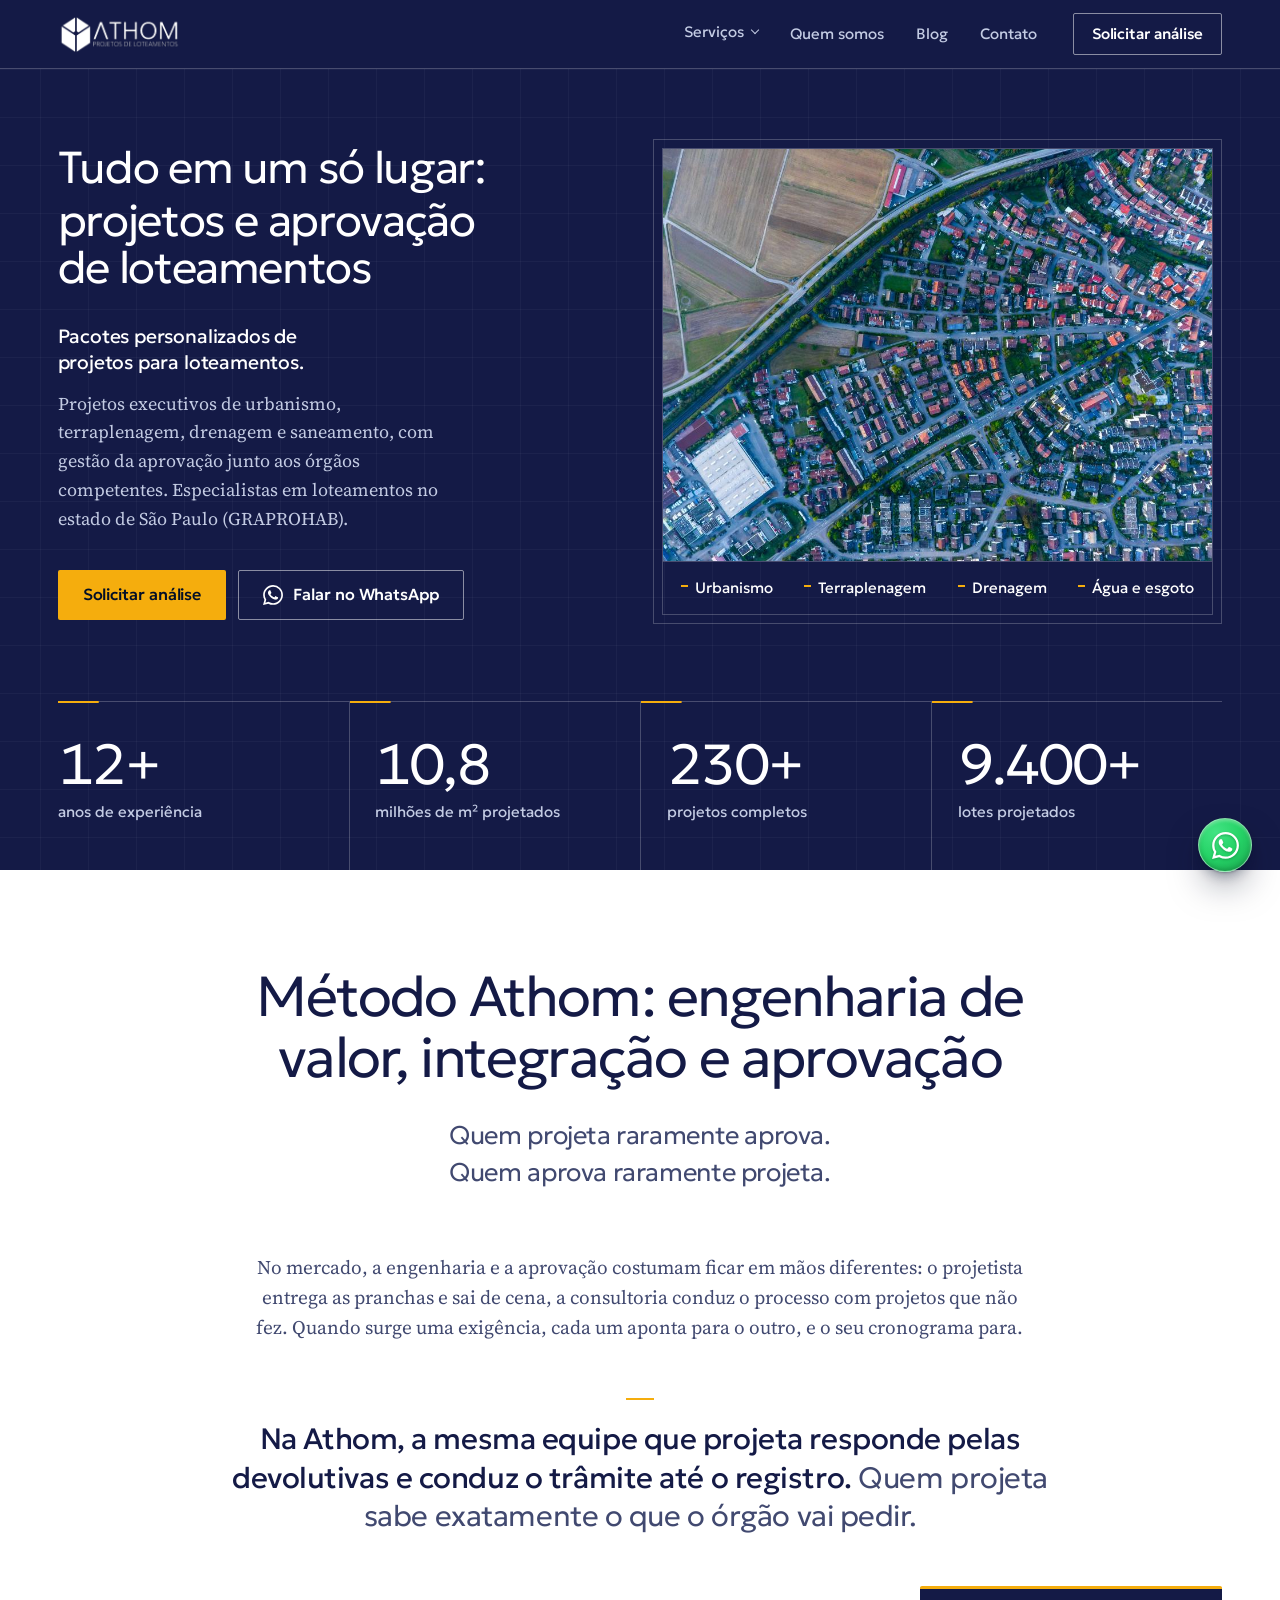
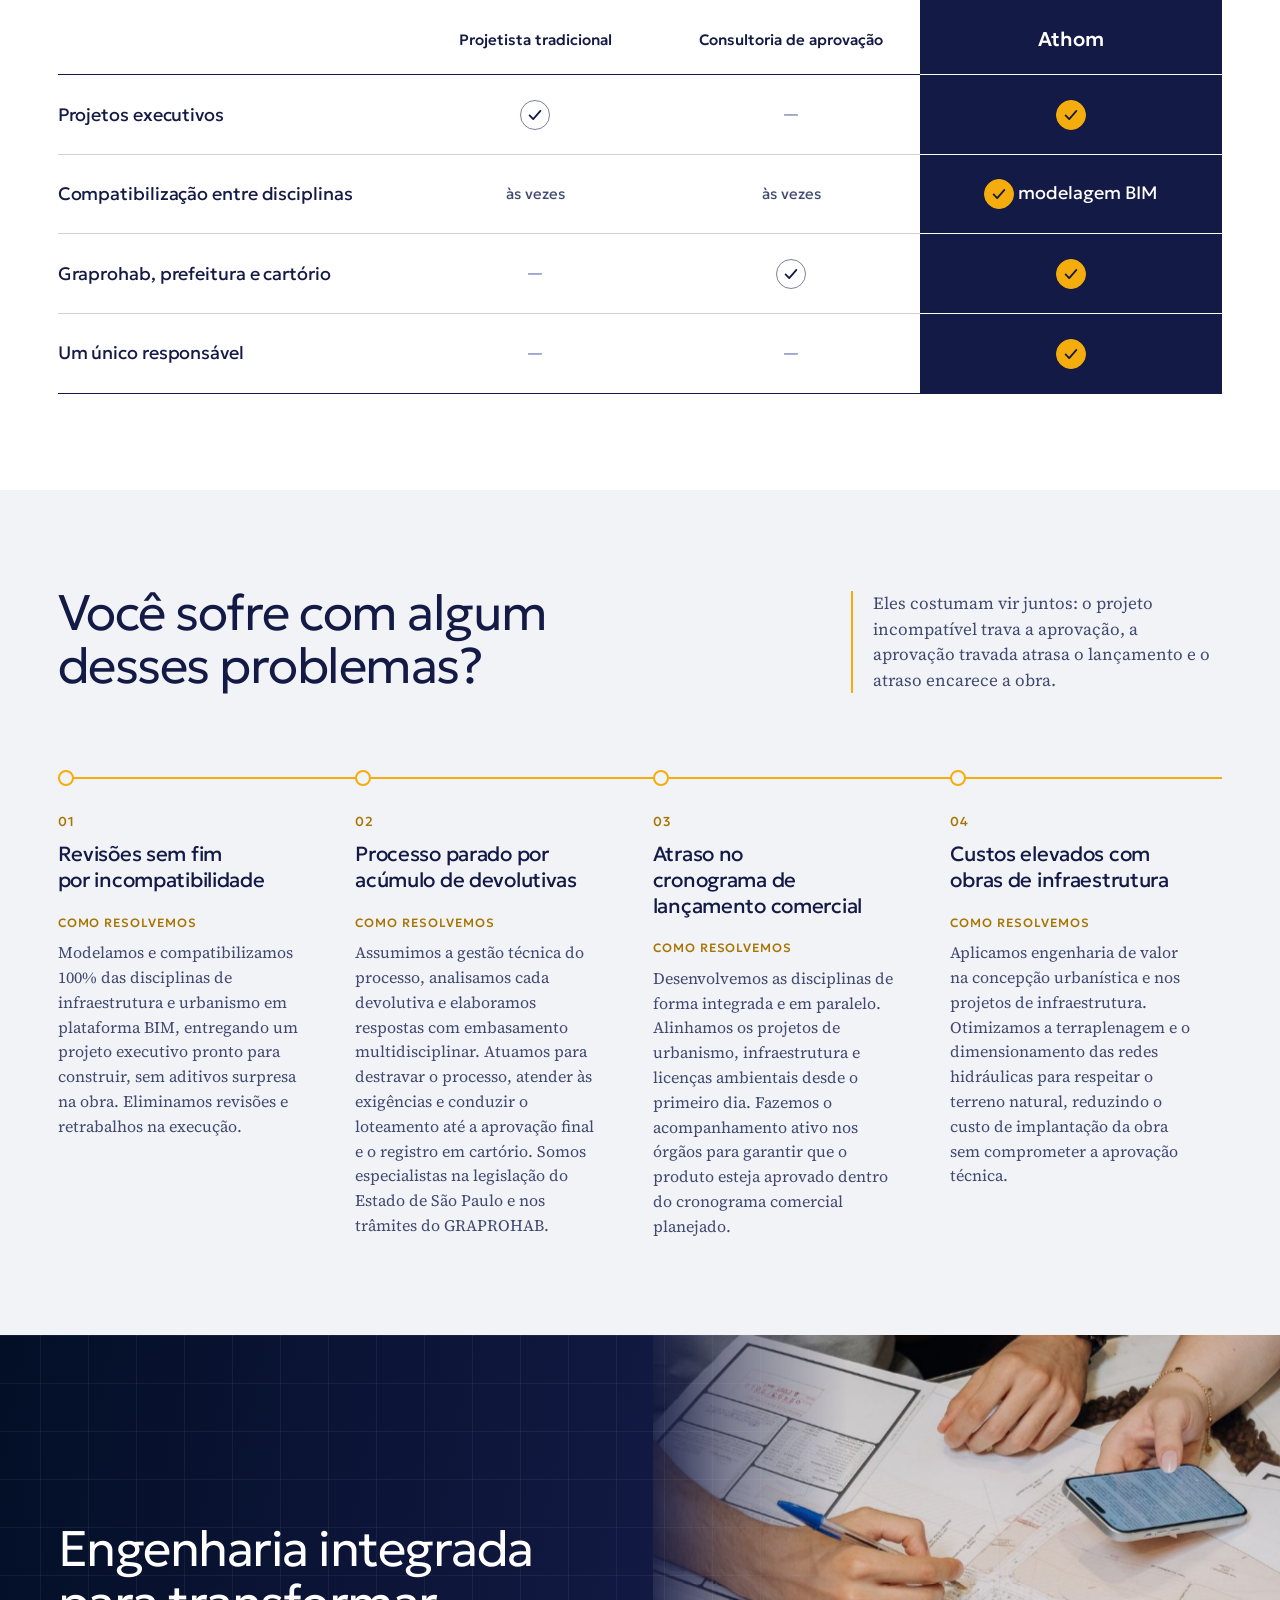
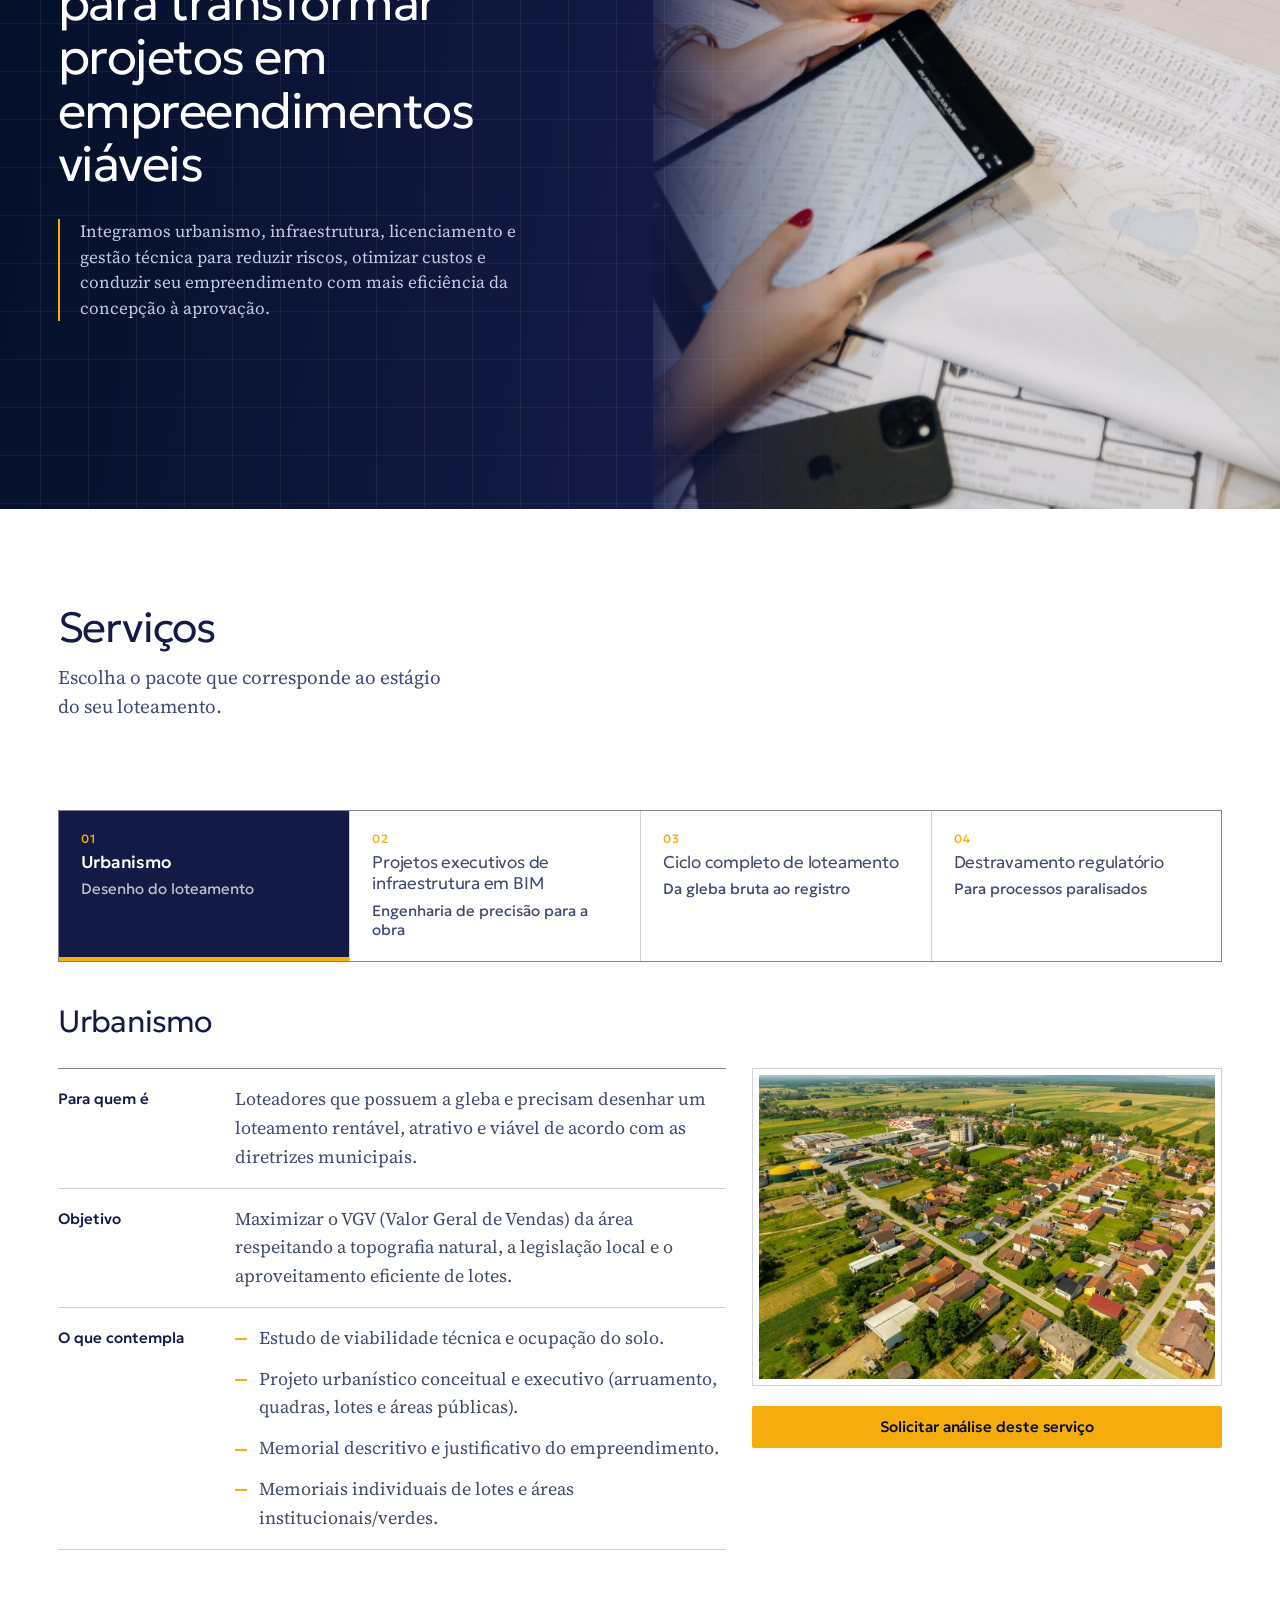
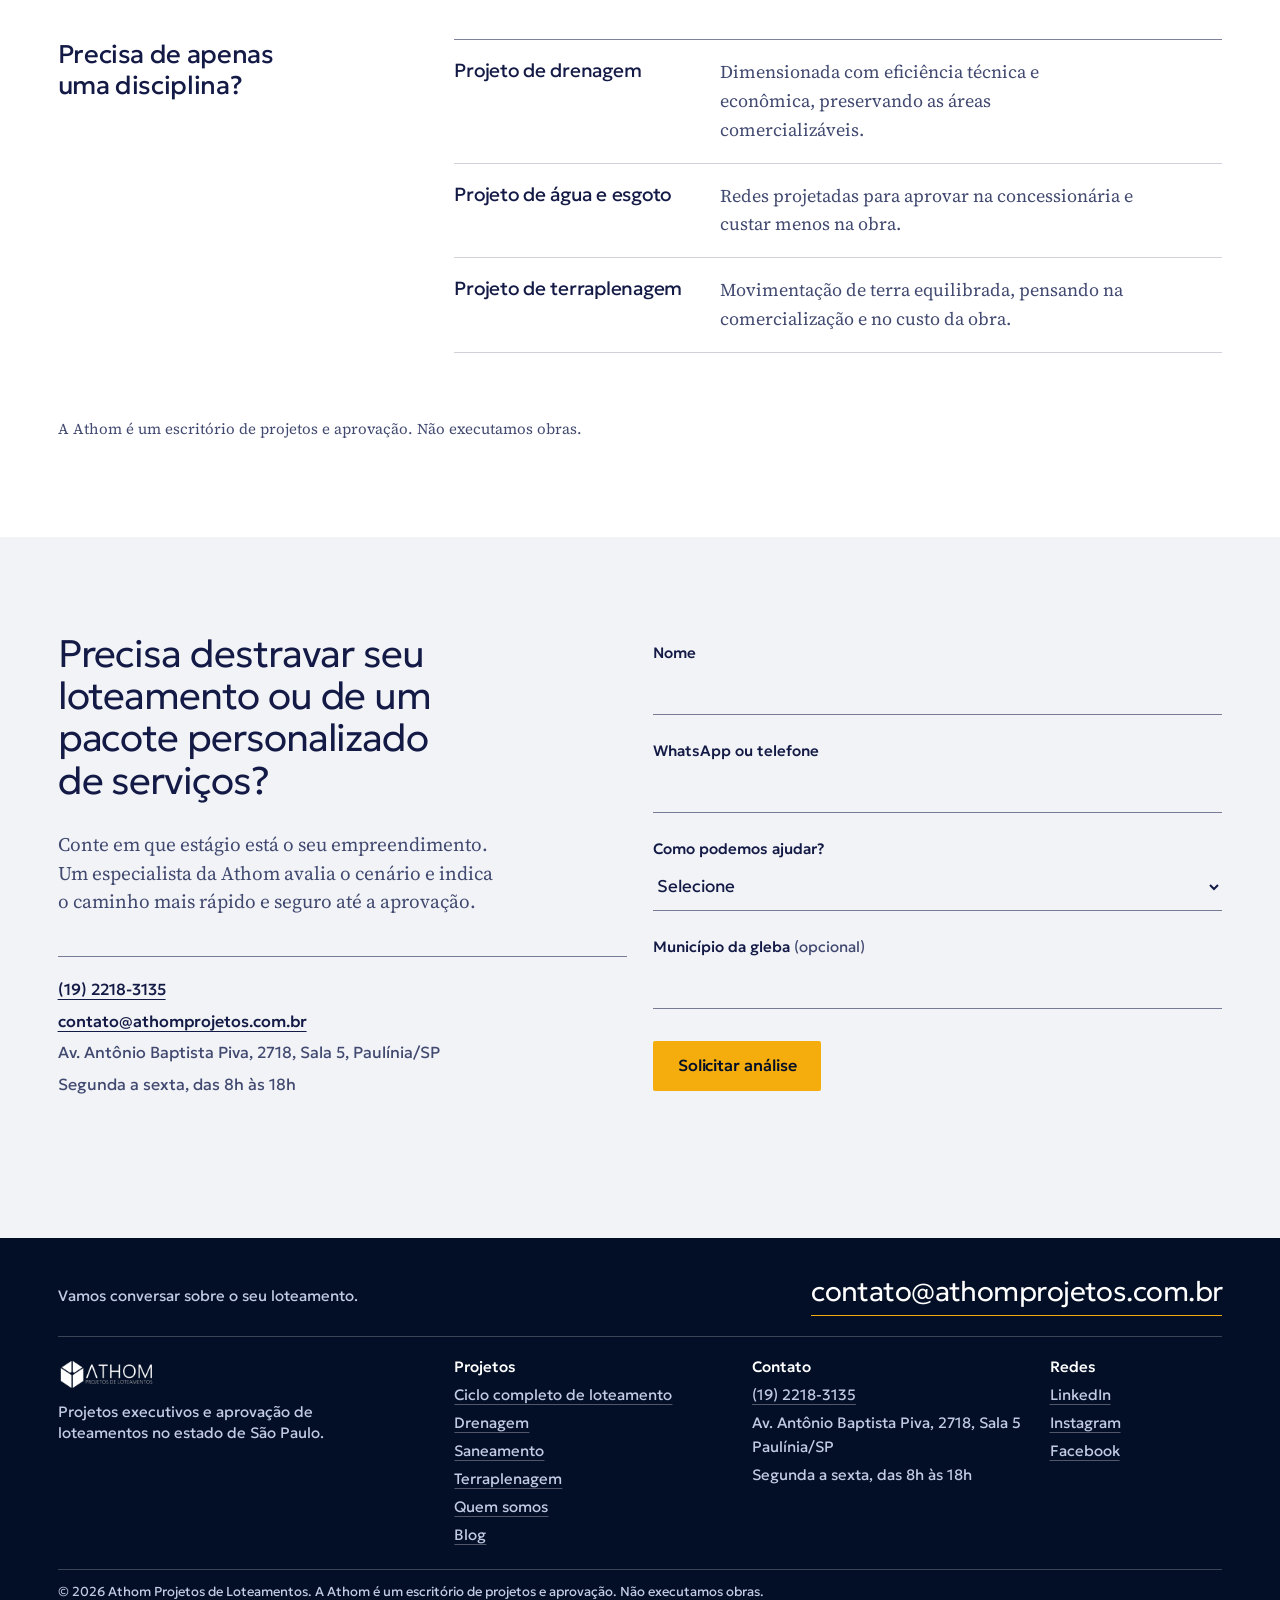
==== commit e1478cf5: "Ajustes pedidos pela cliente: CTAs no WhatsApp, menu e ordem dos blocos - Home: "Solicitar análise" " ====
--- a/index.html
+++ b/index.html
@@ -71,17 +71,17 @@
           <li class="nav__item">
             <button class="nav__trigger" type="button" aria-expanded="false" aria-controls="submenu-servicos">Serviços</button>
             <ul class="subnav" id="submenu-servicos">
+              <li><a href="projeto-completo.html">Ciclo completo de loteamento</a></li>
+              <li><a href="projeto-terraplenagem.html">Terraplenagem</a></li>
+              <li><a href="projeto-saneamento.html">Saneamento</a></li>
               <li><a href="projeto-drenagem.html">Drenagem</a></li>
-              <li><a href="projeto-saneamento.html">Saneamento</a></li>
-              <li><a href="projeto-terraplenagem.html">Terraplenagem</a></li>
-              <li><a href="projeto-completo.html">Projeto completo</a></li>
             </ul>
           </li>
           <li><a href="quem-somos.html">Quem somos</a></li>
           <li><a href="blog.html">Blog</a></li>
           <li><a href="#contato">Contato</a></li>
         </ul>
-        <a class="btn btn--primary btn--sm" href="#contato">Solicitar análise</a>
+        <a class="btn btn--primary btn--sm" href="#contato" data-whatsapp>Solicitar análise</a>
       </nav>
     </div>
   </header>
@@ -530,7 +530,7 @@
         <div>
           <h2 class="site-footer__title">Projetos</h2>
           <ul>
-            <li><a href="projeto-completo.html">Projeto completo</a></li>
+            <li><a href="projeto-completo.html">Ciclo completo de loteamento</a></li>
             <li><a href="projeto-drenagem.html">Drenagem</a></li>
             <li><a href="projeto-saneamento.html">Saneamento</a></li>
             <li><a href="projeto-terraplenagem.html">Terraplenagem</a></li>
--- a/css/styles.css
+++ b/css/styles.css
@@ -1385,6 +1385,7 @@
   letter-spacing: -0.028em;
 }
 .proof__body p { margin-top: clamp(20px, 3vw, 32px); max-width: 56ch; color: var(--text-soft); }
+.proof__cta { margin-top: clamp(24px, 3vw, 36px); }
 
 /* Dor: enunciado grande no eixo A, explicação no eixo B */
 .pain__title {
@@ -1449,6 +1450,7 @@
   letter-spacing: -0.03em;
   color: var(--on-dark);
 }
+.steps-cta { margin-top: clamp(40px, 6vw, 72px); }
 @media (max-width: 900px) {
   .steps { grid-template-columns: repeat(2, minmax(0, 1fr)); row-gap: 40px; }
 }
